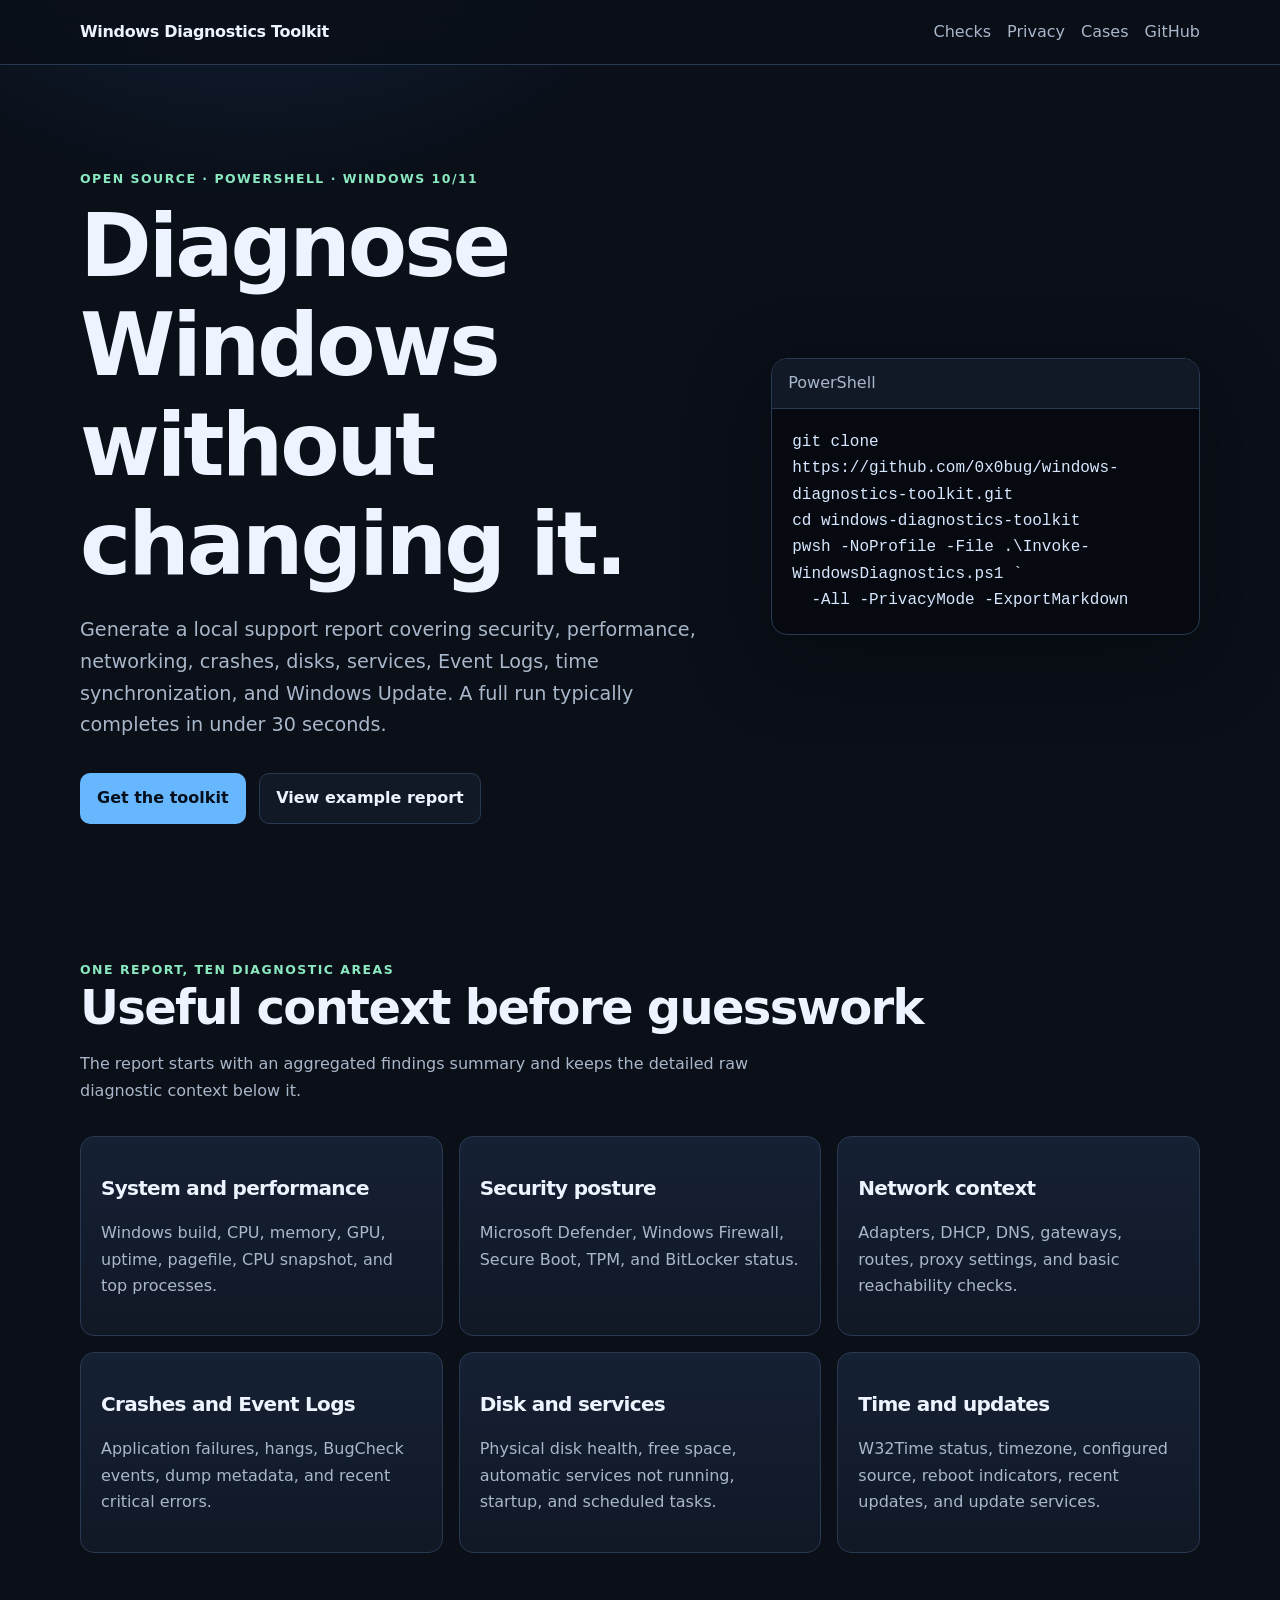
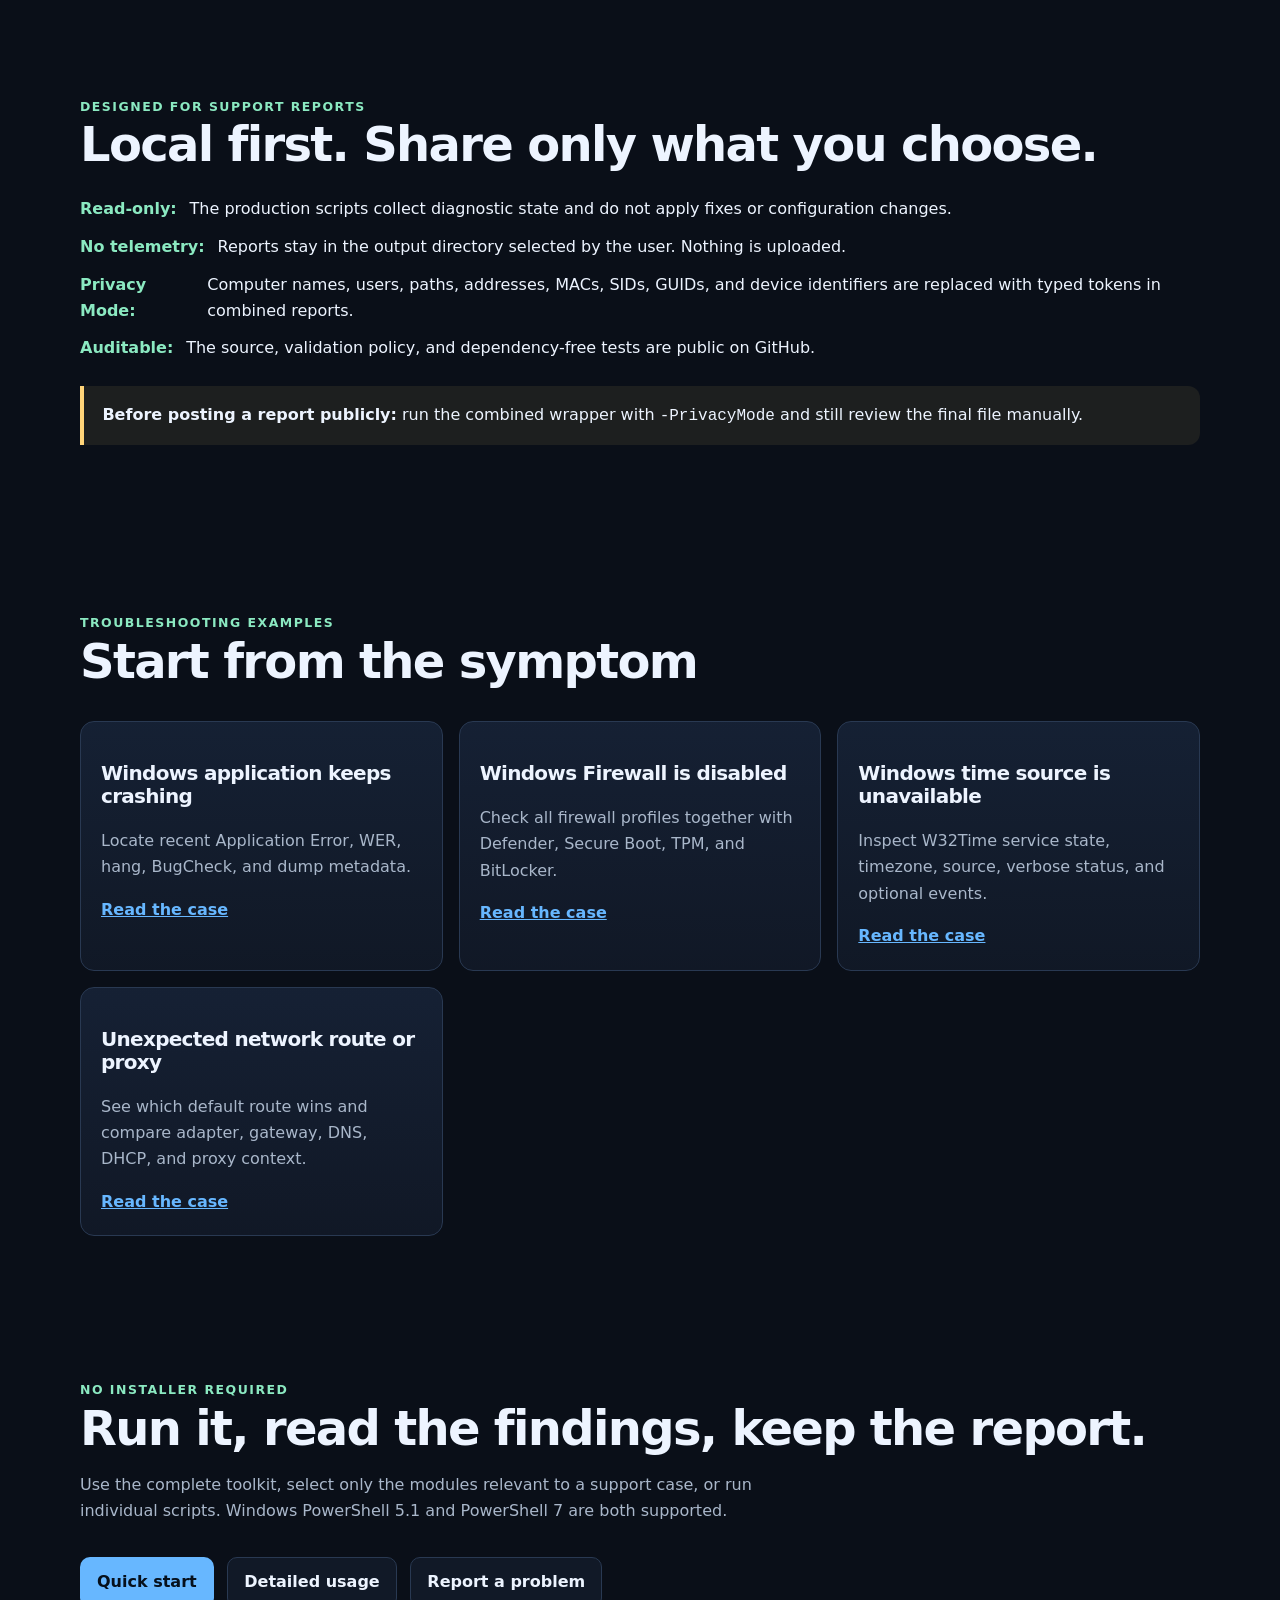
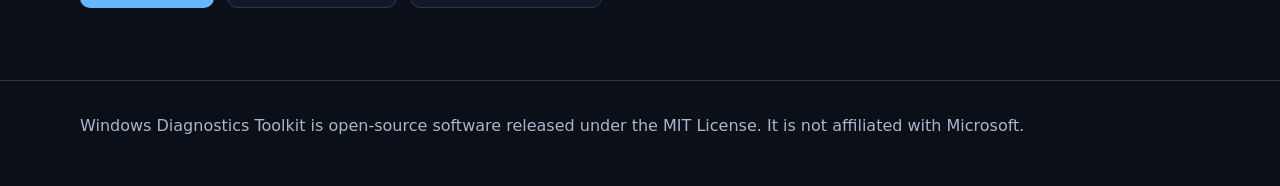
==== site/index.html @ f4836eb5 "docs: add project website landing page" ====
<!doctype html>
<html lang="en">
<head>
  <meta charset="utf-8">
  <meta name="viewport" content="width=device-width, initial-scale=1">
  <title>Windows Diagnostics Toolkit — read-only Windows support reports</title>
  <meta name="description" content="Generate a local Windows security, performance, network, crash, disk, service, Event Log, time-sync, and update report in under 30 seconds without changing the system.">
  <meta name="robots" content="index,follow">
  <link rel="canonical" href="https://0x0bug.github.io/windows-diagnostics-toolkit/">
  <link rel="stylesheet" href="assets/style.css">
  <meta property="og:type" content="website">
  <meta property="og:title" content="Windows Diagnostics Toolkit">
  <meta property="og:description" content="Read-only Windows diagnostics in under 30 seconds. Local reports, no telemetry, optional Privacy Mode.">
  <meta property="og:url" content="https://0x0bug.github.io/windows-diagnostics-toolkit/">
  <meta property="og:image" content="https://0x0bug.github.io/windows-diagnostics-toolkit/assets/social-preview.svg">
  <meta name="twitter:card" content="summary_large_image">
  <script type="application/ld+json">
  {
    "@context": "https://schema.org",
    "@type": "SoftwareApplication",
    "name": "Windows Diagnostics Toolkit",
    "applicationCategory": "UtilitiesApplication",
    "operatingSystem": "Windows 10, Windows 11",
    "softwareRequirements": "Windows PowerShell 5.1 or PowerShell 7",
    "isAccessibleForFree": true,
    "license": "https://opensource.org/license/mit",
    "downloadUrl": "https://github.com/0x0bug/windows-diagnostics-toolkit",
    "codeRepository": "https://github.com/0x0bug/windows-diagnostics-toolkit",
    "description": "Read-only PowerShell diagnostics that generate local Windows support reports without changing system settings."
  }
  </script>
</head>
<body>
<header>
  <nav class="wrap" aria-label="Primary navigation">
    <a class="brand" href="./">Windows Diagnostics Toolkit</a>
    <div class="nav-links">
      <a href="#checks">Checks</a>
      <a href="#privacy">Privacy</a>
      <a href="cases/">Cases</a>
      <a href="https://github.com/0x0bug/windows-diagnostics-toolkit">GitHub</a>
    </div>
  </nav>
</header>

<main>
  <section class="hero wrap">
    <div>
      <div class="eyebrow">Open source · PowerShell · Windows 10/11</div>
      <h1>Diagnose Windows without changing it.</h1>
      <p class="lead">Generate a local support report covering security, performance, networking, crashes, disks, services, Event Logs, time synchronization, and Windows Update. A full run typically completes in under 30 seconds.</p>
      <div class="actions">
        <a class="button primary" href="https://github.com/0x0bug/windows-diagnostics-toolkit">Get the toolkit</a>
        <a class="button" href="https://github.com/0x0bug/windows-diagnostics-toolkit/blob/main/docs/report-example.md">View example report</a>
      </div>
    </div>
    <div class="terminal" aria-label="PowerShell quick start">
      <div class="terminal-bar">PowerShell</div>
      <pre><code>git clone https://github.com/0x0bug/windows-diagnostics-toolkit.git
cd windows-diagnostics-toolkit
pwsh -NoProfile -File .\Invoke-WindowsDiagnostics.ps1 `
  -All -PrivacyMode -ExportMarkdown</code></pre>
    </div>
  </section>

  <section id="checks">
    <div class="wrap">
      <div class="eyebrow">One report, ten diagnostic areas</div>
      <h2>Useful context before guesswork</h2>
      <p class="section-intro">The report starts with an aggregated findings summary and keeps the detailed raw diagnostic context below it.</p>
      <div class="grid">
        <article class="card"><h3>System and performance</h3><p>Windows build, CPU, memory, GPU, uptime, pagefile, CPU snapshot, and top processes.</p></article>
        <article class="card"><h3>Security posture</h3><p>Microsoft Defender, Windows Firewall, Secure Boot, TPM, and BitLocker status.</p></article>
        <article class="card"><h3>Network context</h3><p>Adapters, DHCP, DNS, gateways, routes, proxy settings, and basic reachability checks.</p></article>
        <article class="card"><h3>Crashes and Event Logs</h3><p>Application failures, hangs, BugCheck events, dump metadata, and recent critical errors.</p></article>
        <article class="card"><h3>Disk and services</h3><p>Physical disk health, free space, automatic services not running, startup, and scheduled tasks.</p></article>
        <article class="card"><h3>Time and updates</h3><p>W32Time status, timezone, configured source, reboot indicators, recent updates, and update services.</p></article>
      </div>
    </div>
  </section>

  <section id="privacy">
    <div class="wrap">
      <div class="eyebrow">Designed for support reports</div>
      <h2>Local first. Share only what you choose.</h2>
      <ul class="status-list">
        <li><strong>Read-only:</strong><span>The production scripts collect diagnostic state and do not apply fixes or configuration changes.</span></li>
        <li><strong>No telemetry:</strong><span>Reports stay in the output directory selected by the user. Nothing is uploaded.</span></li>
        <li><strong>Privacy Mode:</strong><span>Computer names, users, paths, addresses, MACs, SIDs, GUIDs, and device identifiers are replaced with typed tokens in combined reports.</span></li>
        <li><strong>Auditable:</strong><span>The source, validation policy, and dependency-free tests are public on GitHub.</span></li>
      </ul>
      <div class="callout"><strong>Before posting a report publicly:</strong> run the combined wrapper with <code>-PrivacyMode</code> and still review the final file manually.</div>
    </div>
  </section>

  <section>
    <div class="wrap">
      <div class="eyebrow">Troubleshooting examples</div>
      <h2>Start from the symptom</h2>
      <div class="grid">
        <article class="card"><h3>Windows application keeps crashing</h3><p>Locate recent Application Error, WER, hang, BugCheck, and dump metadata.</p><a href="cases/windows-application-crashes.html">Read the case</a></article>
        <article class="card"><h3>Windows Firewall is disabled</h3><p>Check all firewall profiles together with Defender, Secure Boot, TPM, and BitLocker.</p><a href="cases/windows-firewall-disabled.html">Read the case</a></article>
        <article class="card"><h3>Windows time source is unavailable</h3><p>Inspect W32Time service state, timezone, source, verbose status, and optional events.</p><a href="cases/windows-time-service-stopped.html">Read the case</a></article>
        <article class="card"><h3>Unexpected network route or proxy</h3><p>See which default route wins and compare adapter, gateway, DNS, DHCP, and proxy context.</p><a href="cases/windows-network-routes.html">Read the case</a></article>
      </div>
    </div>
  </section>

  <section>
    <div class="wrap">
      <div class="eyebrow">No installer required</div>
      <h2>Run it, read the findings, keep the report.</h2>
      <p class="section-intro">Use the complete toolkit, select only the modules relevant to a support case, or run individual scripts. Windows PowerShell 5.1 and PowerShell 7 are both supported.</p>
      <div class="actions">
        <a class="button primary" href="https://github.com/0x0bug/windows-diagnostics-toolkit#quick-start">Quick start</a>
        <a class="button" href="https://github.com/0x0bug/windows-diagnostics-toolkit/blob/main/docs/usage.md">Detailed usage</a>
        <a class="button" href="https://github.com/0x0bug/windows-diagnostics-toolkit/issues/new/choose">Report a problem</a>
      </div>
    </div>
  </section>
</main>

<footer>
  <div class="wrap">Windows Diagnostics Toolkit is open-source software released under the MIT License. It is not affiliated with Microsoft.</div>
</footer>
</body>
</html>
---- site/assets/style.css ----
:root {
  color-scheme: dark;
  --bg: #0a0f18;
  --surface: #111927;
  --surface-2: #162236;
  --text: #edf4ff;
  --muted: #a9b7ca;
  --line: #293952;
  --accent: #67b7ff;
  --accent-2: #8be9c1;
  --warn: #ffd479;
  --danger: #ff8797;
  --max: 1120px;
}

* { box-sizing: border-box; }

html { scroll-behavior: smooth; }

body {
  margin: 0;
  background: radial-gradient(circle at 20% -10%, #193154 0, transparent 34rem), var(--bg);
  color: var(--text);
  font: 16px/1.65 system-ui, -apple-system, BlinkMacSystemFont, "Segoe UI", sans-serif;
}

a { color: var(--accent); }
a:hover { color: #a6d7ff; }

.wrap {
  width: min(calc(100% - 2rem), var(--max));
  margin-inline: auto;
}

header {
  border-bottom: 1px solid var(--line);
  background: rgba(10, 15, 24, 0.86);
  backdrop-filter: blur(12px);
  position: sticky;
  top: 0;
  z-index: 10;
}

nav {
  min-height: 64px;
  display: flex;
  align-items: center;
  justify-content: space-between;
  gap: 1rem;
}

.brand {
  color: var(--text);
  font-weight: 750;
  text-decoration: none;
  letter-spacing: -0.02em;
}

.nav-links { display: flex; gap: 1rem; flex-wrap: wrap; }
.nav-links a { color: var(--muted); text-decoration: none; }
.nav-links a:hover { color: var(--text); }

.hero {
  padding: 6.5rem 0 4rem;
  display: grid;
  grid-template-columns: 1.2fr 0.8fr;
  gap: 3rem;
  align-items: center;
}

.eyebrow {
  color: var(--accent-2);
  font-weight: 700;
  text-transform: uppercase;
  letter-spacing: 0.12em;
  font-size: 0.78rem;
}

h1, h2, h3 { line-height: 1.15; letter-spacing: -0.035em; }
h1 { font-size: clamp(2.7rem, 7vw, 5.4rem); margin: 0.45rem 0 1.25rem; }
h2 { font-size: clamp(2rem, 4vw, 3rem); margin: 0 0 1rem; }
h3 { font-size: 1.25rem; }

.lead { color: var(--muted); font-size: 1.2rem; max-width: 68ch; }

.actions { display: flex; flex-wrap: wrap; gap: 0.85rem; margin-top: 2rem; }
.button {
  display: inline-flex;
  align-items: center;
  justify-content: center;
  min-height: 46px;
  padding: 0.7rem 1rem;
  border-radius: 10px;
  border: 1px solid var(--line);
  color: var(--text);
  background: var(--surface);
  text-decoration: none;
  font-weight: 700;
}
.button.primary { background: var(--accent); color: #06101c; border-color: transparent; }
.button:hover { transform: translateY(-1px); }

.terminal {
  background: #060a10;
  border: 1px solid var(--line);
  border-radius: 16px;
  overflow: hidden;
  box-shadow: 0 24px 80px rgba(0, 0, 0, 0.35);
}
.terminal-bar { padding: 0.7rem 1rem; color: var(--muted); background: var(--surface); border-bottom: 1px solid var(--line); }
pre { margin: 0; padding: 1.25rem; overflow-x: auto; white-space: pre-wrap; color: #d7e7ff; }
code { font-family: "Cascadia Code", "SFMono-Regular", Consolas, monospace; }

section { padding: 4.5rem 0; }
.section-intro { color: var(--muted); max-width: 72ch; }

.grid { display: grid; grid-template-columns: repeat(3, minmax(0, 1fr)); gap: 1rem; margin-top: 2rem; }
.card {
  border: 1px solid var(--line);
  background: linear-gradient(180deg, rgba(22, 34, 54, 0.92), rgba(17, 25, 39, 0.92));
  border-radius: 14px;
  padding: 1.25rem;
}
.card p { color: var(--muted); }
.card a { font-weight: 700; }

.status-list { display: grid; gap: 0.7rem; margin: 1.5rem 0 0; padding: 0; list-style: none; }
.status-list li { display: flex; gap: 0.8rem; align-items: flex-start; }
.status-list strong { color: var(--accent-2); }

.callout {
  border-left: 4px solid var(--warn);
  background: rgba(255, 212, 121, 0.08);
  padding: 1rem 1.15rem;
  border-radius: 0 12px 12px 0;
  margin: 1.5rem 0;
}

.kicker { font-size: 0.9rem; color: var(--muted); }

footer { border-top: 1px solid var(--line); color: var(--muted); padding: 2rem 0 3rem; }

@media (max-width: 820px) {
  .hero { grid-template-columns: 1fr; padding-top: 4rem; }
  .grid { grid-template-columns: 1fr; }
  nav { align-items: flex-start; padding: 0.9rem 0; }
  .nav-links { justify-content: flex-end; }
}
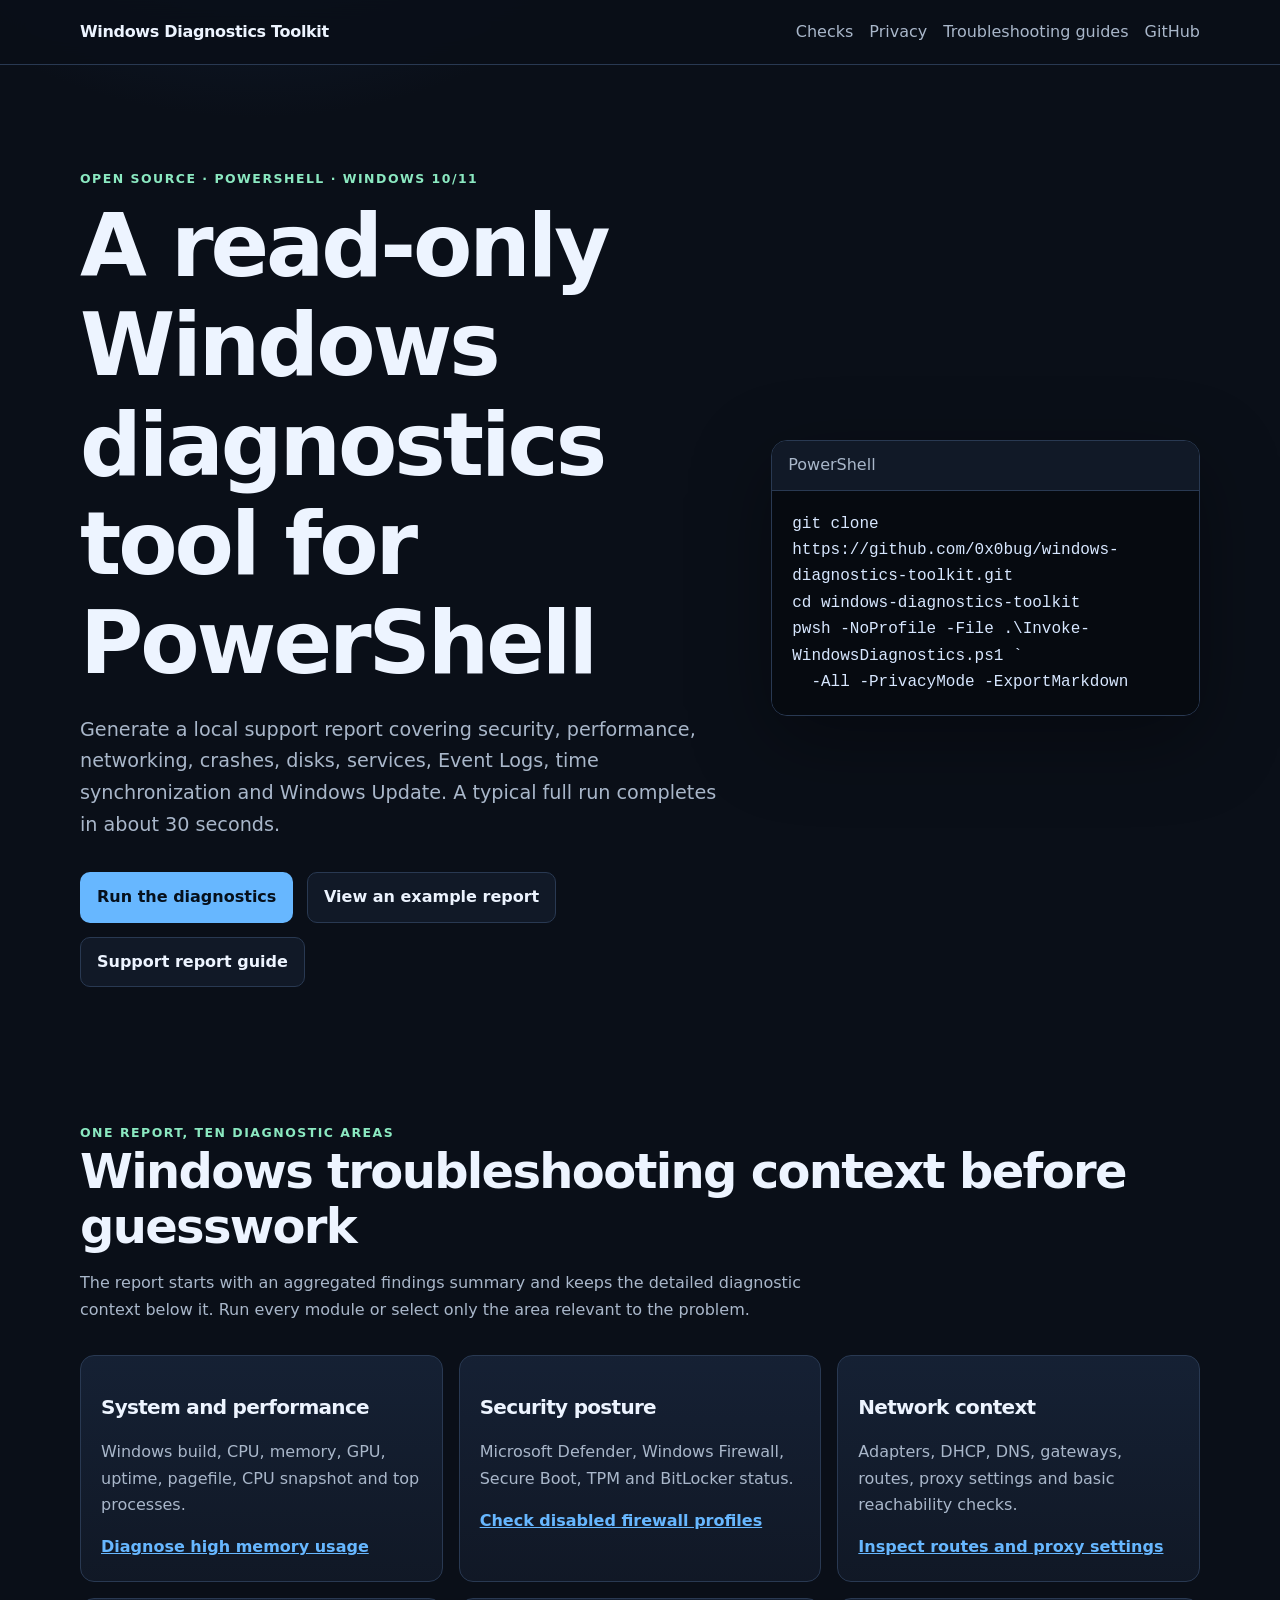
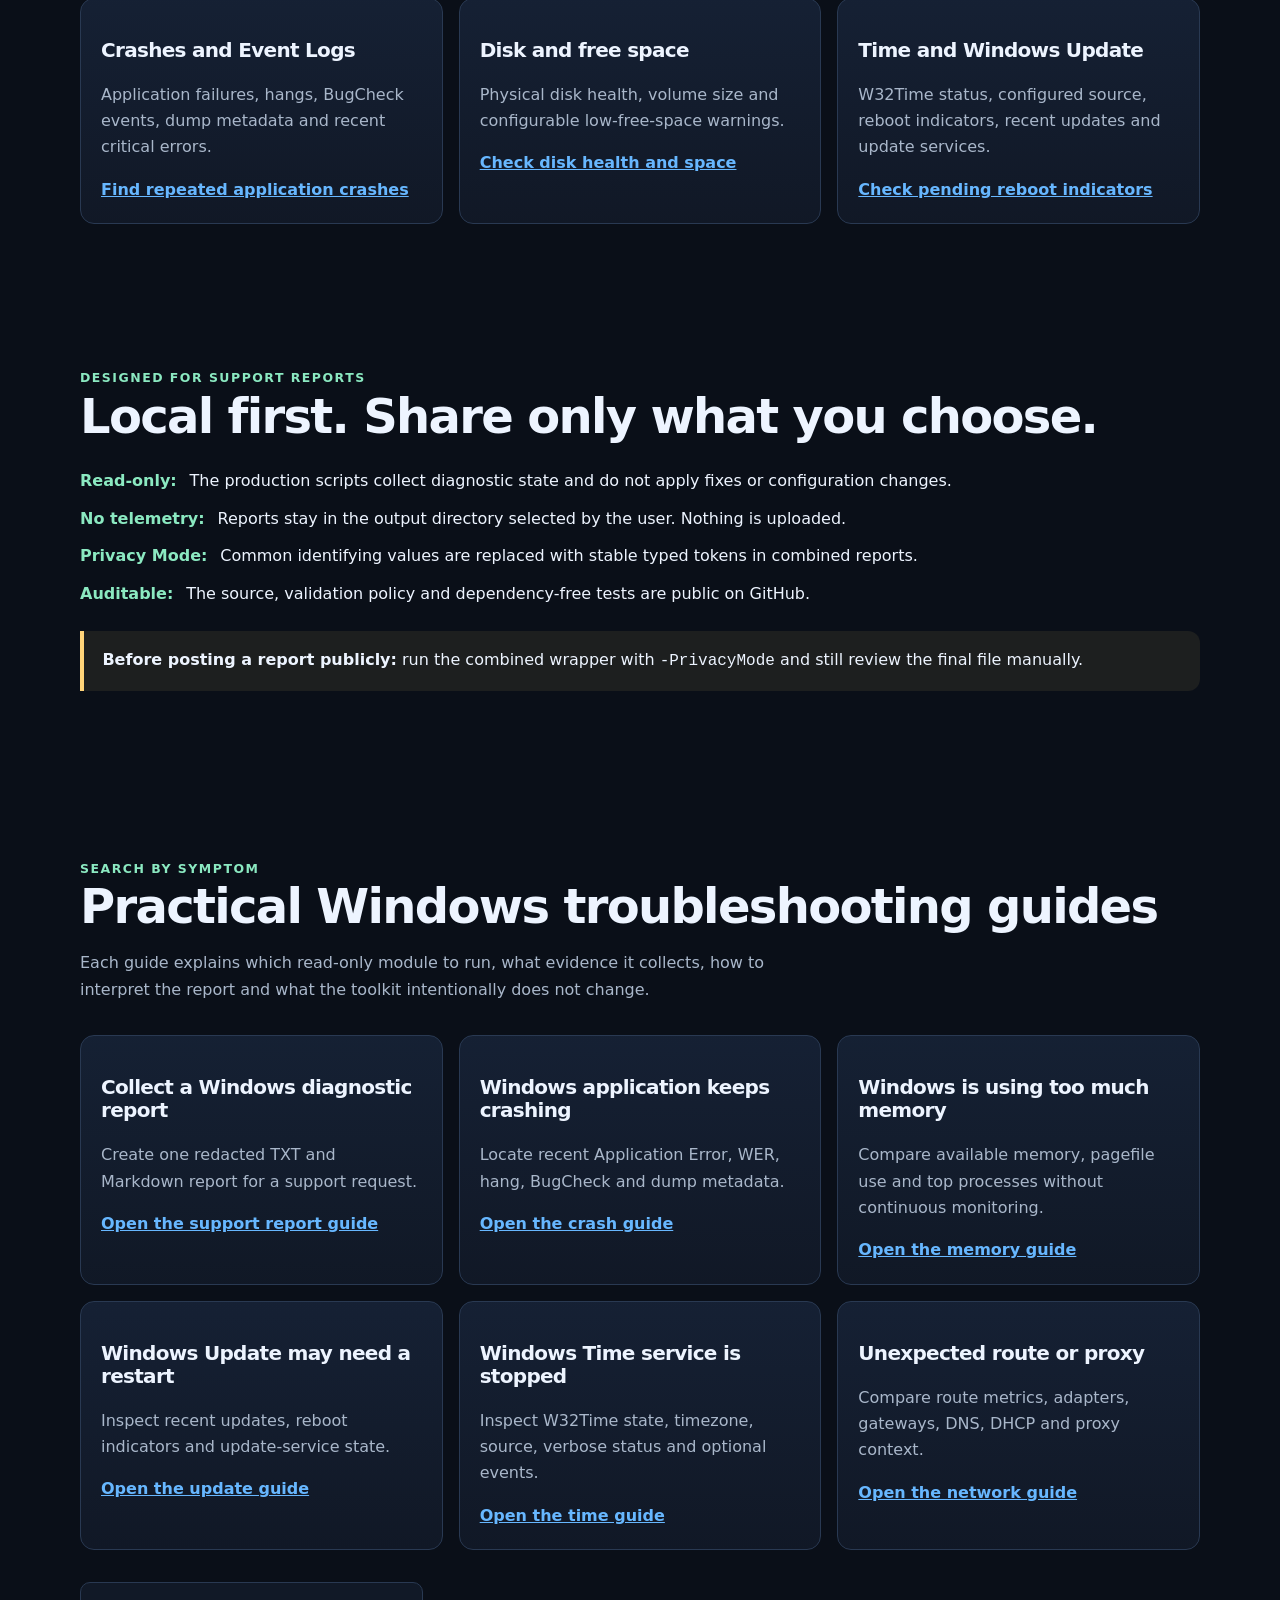
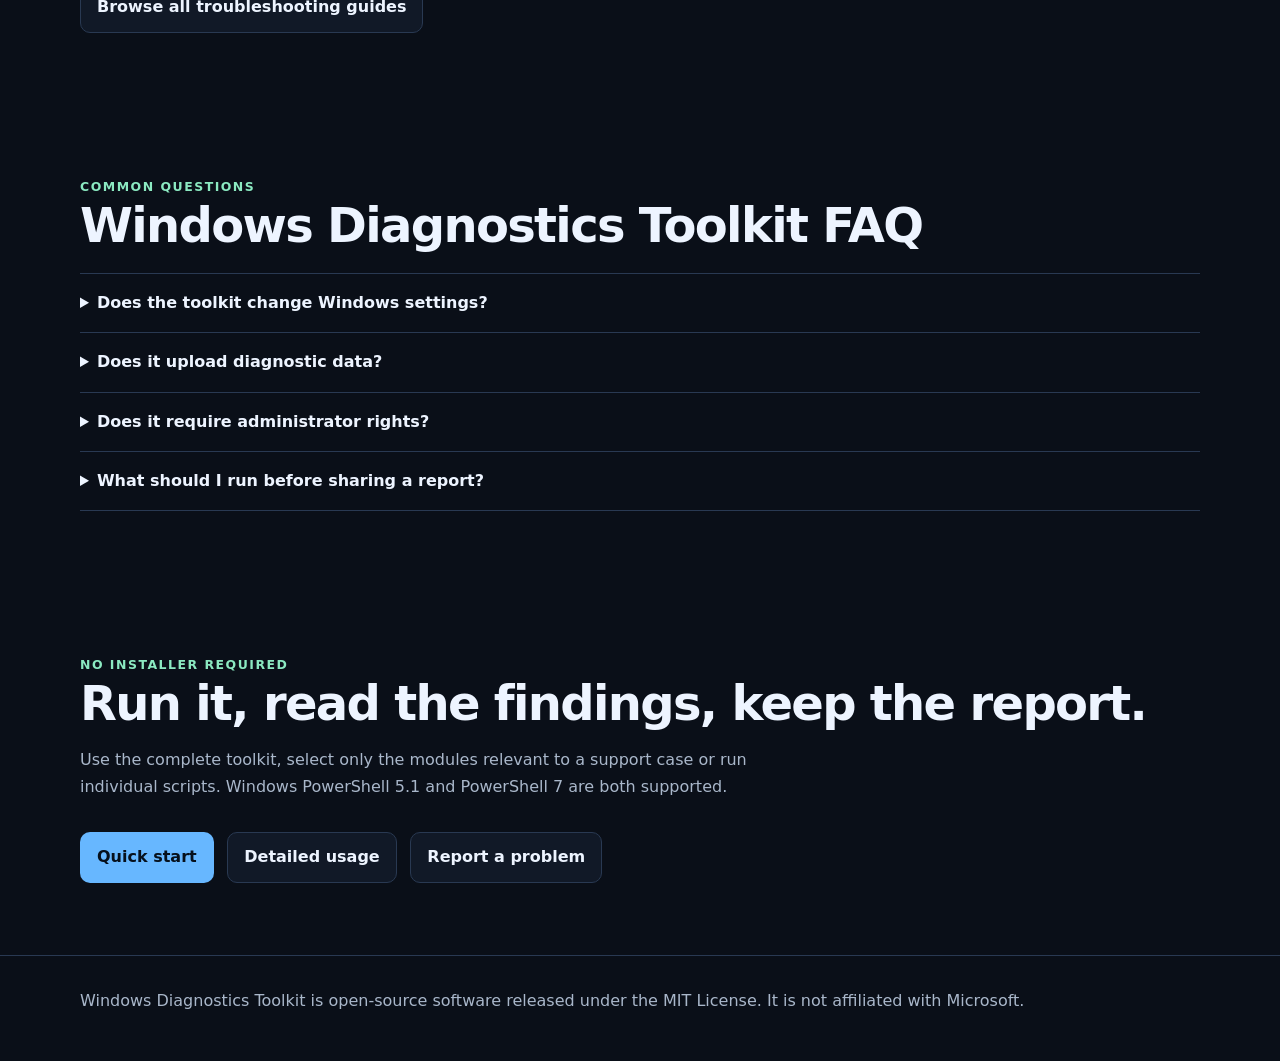
==== commit c40d145c: "docs: strengthen homepage search metadata and internal links" ====
--- a/site/index.html
+++ b/site/index.html
@@ -3,55 +3,144 @@
 <head>
   <meta charset="utf-8">
   <meta name="viewport" content="width=device-width, initial-scale=1">
-  <title>Windows Diagnostics Toolkit — read-only Windows support reports</title>
-  <meta name="description" content="Generate a local Windows security, performance, network, crash, disk, service, Event Log, time-sync, and update report in under 30 seconds without changing the system.">
-  <meta name="robots" content="index,follow">
+  <title>Windows Diagnostics Tool for PowerShell | WDT</title>
+  <meta name="description" content="Generate a local Windows 10/11 diagnostic report for security, crashes, performance, network, disks, services and updates without changing the system.">
+  <meta name="robots" content="index,follow,max-image-preview:large,max-snippet:-1,max-video-preview:-1">
+  <meta name="theme-color" content="#0a0f18">
   <link rel="canonical" href="https://0x0bug.github.io/windows-diagnostics-toolkit/">
   <link rel="stylesheet" href="assets/style.css">
+
   <meta property="og:type" content="website">
-  <meta property="og:title" content="Windows Diagnostics Toolkit">
-  <meta property="og:description" content="Read-only Windows diagnostics in under 30 seconds. Local reports, no telemetry, optional Privacy Mode.">
+  <meta property="og:site_name" content="Windows Diagnostics Toolkit">
+  <meta property="og:locale" content="en_US">
+  <meta property="og:title" content="Windows Diagnostics Tool for PowerShell">
+  <meta property="og:description" content="Read-only Windows 10/11 diagnostics with local reports, no telemetry and optional Privacy Mode.">
   <meta property="og:url" content="https://0x0bug.github.io/windows-diagnostics-toolkit/">
   <meta property="og:image" content="https://0x0bug.github.io/windows-diagnostics-toolkit/assets/social-preview.svg">
+  <meta property="og:image:alt" content="Windows Diagnostics Toolkit — read-only PowerShell diagnostics">
+
   <meta name="twitter:card" content="summary_large_image">
+  <meta name="twitter:title" content="Windows Diagnostics Tool for PowerShell">
+  <meta name="twitter:description" content="Generate a local Windows support report without changing system settings or uploading data.">
+  <meta name="twitter:image" content="https://0x0bug.github.io/windows-diagnostics-toolkit/assets/social-preview.svg">
+  <meta name="twitter:image:alt" content="Windows Diagnostics Toolkit — read-only PowerShell diagnostics">
+
   <script type="application/ld+json">
   {
     "@context": "https://schema.org",
-    "@type": "SoftwareApplication",
-    "name": "Windows Diagnostics Toolkit",
-    "applicationCategory": "UtilitiesApplication",
-    "operatingSystem": "Windows 10, Windows 11",
-    "softwareRequirements": "Windows PowerShell 5.1 or PowerShell 7",
-    "isAccessibleForFree": true,
-    "license": "https://opensource.org/license/mit",
-    "downloadUrl": "https://github.com/0x0bug/windows-diagnostics-toolkit",
-    "codeRepository": "https://github.com/0x0bug/windows-diagnostics-toolkit",
-    "description": "Read-only PowerShell diagnostics that generate local Windows support reports without changing system settings."
+    "@graph": [
+      {
+        "@type": "WebSite",
+        "@id": "https://0x0bug.github.io/windows-diagnostics-toolkit/#website",
+        "url": "https://0x0bug.github.io/windows-diagnostics-toolkit/",
+        "name": "Windows Diagnostics Toolkit",
+        "description": "Open-source read-only Windows diagnostics and troubleshooting guides.",
+        "inLanguage": "en"
+      },
+      {
+        "@type": "SoftwareApplication",
+        "@id": "https://0x0bug.github.io/windows-diagnostics-toolkit/#software",
+        "url": "https://0x0bug.github.io/windows-diagnostics-toolkit/",
+        "name": "Windows Diagnostics Toolkit",
+        "applicationCategory": "UtilitiesApplication",
+        "applicationSubCategory": "Windows system diagnostics",
+        "operatingSystem": ["Windows 10", "Windows 11"],
+        "softwareRequirements": "Windows PowerShell 5.1 or PowerShell 7",
+        "isAccessibleForFree": true,
+        "offers": {
+          "@type": "Offer",
+          "price": "0",
+          "priceCurrency": "USD"
+        },
+        "license": "https://opensource.org/license/mit",
+        "downloadUrl": "https://github.com/0x0bug/windows-diagnostics-toolkit/releases",
+        "codeRepository": "https://github.com/0x0bug/windows-diagnostics-toolkit",
+        "author": {
+          "@type": "Person",
+          "name": "0x0bug",
+          "url": "https://github.com/0x0bug"
+        },
+        "image": "https://0x0bug.github.io/windows-diagnostics-toolkit/assets/social-preview.svg",
+        "featureList": [
+          "Read-only Windows diagnostics",
+          "Local TXT and Markdown reports",
+          "Security posture checks",
+          "Performance and memory snapshot",
+          "Network, DNS, route and proxy context",
+          "Crash, hang and Event Log diagnostics",
+          "Privacy Mode for shared reports"
+        ],
+        "description": "A dependency-free PowerShell toolkit that generates local Windows 10 and Windows 11 support reports without changing system settings.",
+        "mainEntityOfPage": {
+          "@id": "https://0x0bug.github.io/windows-diagnostics-toolkit/#website"
+        }
+      },
+      {
+        "@type": "FAQPage",
+        "@id": "https://0x0bug.github.io/windows-diagnostics-toolkit/#faq",
+        "mainEntity": [
+          {
+            "@type": "Question",
+            "name": "Does Windows Diagnostics Toolkit change Windows settings?",
+            "acceptedAnswer": {
+              "@type": "Answer",
+              "text": "No. The production diagnostics are designed to collect and report state without applying fixes, changing services, editing the registry or reconfiguring the network."
+            }
+          },
+          {
+            "@type": "Question",
+            "name": "Does the toolkit upload diagnostic data?",
+            "acceptedAnswer": {
+              "@type": "Answer",
+              "text": "No. Reports are written to a local folder selected by the user. The toolkit has no telemetry or automatic upload feature."
+            }
+          },
+          {
+            "@type": "Question",
+            "name": "Do I need administrator rights?",
+            "acceptedAnswer": {
+              "@type": "Answer",
+              "text": "Most checks can run without elevation, although Windows may expose less detail for some security, storage and event sources."
+            }
+          },
+          {
+            "@type": "Question",
+            "name": "Can I share the generated report?",
+            "acceptedAnswer": {
+              "@type": "Answer",
+              "text": "Use the combined runner with Privacy Mode, then review the report manually before posting it publicly."
+            }
+          }
+        ]
+      }
+    ]
   }
   </script>
 </head>
 <body>
+<a class="skip-link" href="#main-content">Skip to content</a>
 <header>
   <nav class="wrap" aria-label="Primary navigation">
     <a class="brand" href="./">Windows Diagnostics Toolkit</a>
     <div class="nav-links">
       <a href="#checks">Checks</a>
       <a href="#privacy">Privacy</a>
-      <a href="cases/">Cases</a>
+      <a href="cases/">Troubleshooting guides</a>
       <a href="https://github.com/0x0bug/windows-diagnostics-toolkit">GitHub</a>
     </div>
   </nav>
 </header>
 
-<main>
+<main id="main-content">
   <section class="hero wrap">
     <div>
       <div class="eyebrow">Open source · PowerShell · Windows 10/11</div>
-      <h1>Diagnose Windows without changing it.</h1>
-      <p class="lead">Generate a local support report covering security, performance, networking, crashes, disks, services, Event Logs, time synchronization, and Windows Update. A full run typically completes in under 30 seconds.</p>
+      <h1>A read-only Windows diagnostics tool for PowerShell</h1>
+      <p class="lead">Generate a local support report covering security, performance, networking, crashes, disks, services, Event Logs, time synchronization and Windows Update. A typical full run completes in about 30 seconds.</p>
       <div class="actions">
-        <a class="button primary" href="https://github.com/0x0bug/windows-diagnostics-toolkit">Get the toolkit</a>
-        <a class="button" href="https://github.com/0x0bug/windows-diagnostics-toolkit/blob/main/docs/report-example.md">View example report</a>
+        <a class="button primary" href="https://github.com/0x0bug/windows-diagnostics-toolkit#quick-start">Run the diagnostics</a>
+        <a class="button" href="https://github.com/0x0bug/windows-diagnostics-toolkit/blob/main/docs/report-example.md">View an example report</a>
+        <a class="button" href="cases/windows-diagnostic-report-for-tech-support.html">Support report guide</a>
       </div>
     </div>
     <div class="terminal" aria-label="PowerShell quick start">
@@ -66,15 +155,15 @@
   <section id="checks">
     <div class="wrap">
       <div class="eyebrow">One report, ten diagnostic areas</div>
-      <h2>Useful context before guesswork</h2>
-      <p class="section-intro">The report starts with an aggregated findings summary and keeps the detailed raw diagnostic context below it.</p>
+      <h2>Windows troubleshooting context before guesswork</h2>
+      <p class="section-intro">The report starts with an aggregated findings summary and keeps the detailed diagnostic context below it. Run every module or select only the area relevant to the problem.</p>
       <div class="grid">
-        <article class="card"><h3>System and performance</h3><p>Windows build, CPU, memory, GPU, uptime, pagefile, CPU snapshot, and top processes.</p></article>
-        <article class="card"><h3>Security posture</h3><p>Microsoft Defender, Windows Firewall, Secure Boot, TPM, and BitLocker status.</p></article>
-        <article class="card"><h3>Network context</h3><p>Adapters, DHCP, DNS, gateways, routes, proxy settings, and basic reachability checks.</p></article>
-        <article class="card"><h3>Crashes and Event Logs</h3><p>Application failures, hangs, BugCheck events, dump metadata, and recent critical errors.</p></article>
-        <article class="card"><h3>Disk and services</h3><p>Physical disk health, free space, automatic services not running, startup, and scheduled tasks.</p></article>
-        <article class="card"><h3>Time and updates</h3><p>W32Time status, timezone, configured source, reboot indicators, recent updates, and update services.</p></article>
+        <article class="card"><h3>System and performance</h3><p>Windows build, CPU, memory, GPU, uptime, pagefile, CPU snapshot and top processes.</p><a href="cases/windows-high-memory-usage.html">Diagnose high memory usage</a></article>
+        <article class="card"><h3>Security posture</h3><p>Microsoft Defender, Windows Firewall, Secure Boot, TPM and BitLocker status.</p><a href="cases/windows-firewall-disabled.html">Check disabled firewall profiles</a></article>
+        <article class="card"><h3>Network context</h3><p>Adapters, DHCP, DNS, gateways, routes, proxy settings and basic reachability checks.</p><a href="cases/windows-network-routes.html">Inspect routes and proxy settings</a></article>
+        <article class="card"><h3>Crashes and Event Logs</h3><p>Application failures, hangs, BugCheck events, dump metadata and recent critical errors.</p><a href="cases/windows-application-crashes.html">Find repeated application crashes</a></article>
+        <article class="card"><h3>Disk and free space</h3><p>Physical disk health, volume size and configurable low-free-space warnings.</p><a href="cases/windows-disk-health-low-space.html">Check disk health and space</a></article>
+        <article class="card"><h3>Time and Windows Update</h3><p>W32Time status, configured source, reboot indicators, recent updates and update services.</p><a href="cases/windows-update-pending-reboot.html">Check pending reboot indicators</a></article>
       </div>
     </div>
   </section>
@@ -86,8 +175,8 @@
       <ul class="status-list">
         <li><strong>Read-only:</strong><span>The production scripts collect diagnostic state and do not apply fixes or configuration changes.</span></li>
         <li><strong>No telemetry:</strong><span>Reports stay in the output directory selected by the user. Nothing is uploaded.</span></li>
-        <li><strong>Privacy Mode:</strong><span>Computer names, users, paths, addresses, MACs, SIDs, GUIDs, and device identifiers are replaced with typed tokens in combined reports.</span></li>
-        <li><strong>Auditable:</strong><span>The source, validation policy, and dependency-free tests are public on GitHub.</span></li>
+        <li><strong>Privacy Mode:</strong><span>Common identifying values are replaced with stable typed tokens in combined reports.</span></li>
+        <li><strong>Auditable:</strong><span>The source, validation policy and dependency-free tests are public on GitHub.</span></li>
       </ul>
       <div class="callout"><strong>Before posting a report publicly:</strong> run the combined wrapper with <code>-PrivacyMode</code> and still review the final file manually.</div>
     </div>
@@ -95,13 +184,30 @@
 
   <section>
     <div class="wrap">
-      <div class="eyebrow">Troubleshooting examples</div>
-      <h2>Start from the symptom</h2>
+      <div class="eyebrow">Search by symptom</div>
+      <h2>Practical Windows troubleshooting guides</h2>
+      <p class="section-intro">Each guide explains which read-only module to run, what evidence it collects, how to interpret the report and what the toolkit intentionally does not change.</p>
       <div class="grid">
-        <article class="card"><h3>Windows application keeps crashing</h3><p>Locate recent Application Error, WER, hang, BugCheck, and dump metadata.</p><a href="cases/windows-application-crashes.html">Read the case</a></article>
-        <article class="card"><h3>Windows Firewall is disabled</h3><p>Check all firewall profiles together with Defender, Secure Boot, TPM, and BitLocker.</p><a href="cases/windows-firewall-disabled.html">Read the case</a></article>
-        <article class="card"><h3>Windows time source is unavailable</h3><p>Inspect W32Time service state, timezone, source, verbose status, and optional events.</p><a href="cases/windows-time-service-stopped.html">Read the case</a></article>
-        <article class="card"><h3>Unexpected network route or proxy</h3><p>See which default route wins and compare adapter, gateway, DNS, DHCP, and proxy context.</p><a href="cases/windows-network-routes.html">Read the case</a></article>
+        <article class="card"><h3>Collect a Windows diagnostic report</h3><p>Create one redacted TXT and Markdown report for a support request.</p><a href="cases/windows-diagnostic-report-for-tech-support.html">Open the support report guide</a></article>
+        <article class="card"><h3>Windows application keeps crashing</h3><p>Locate recent Application Error, WER, hang, BugCheck and dump metadata.</p><a href="cases/windows-application-crashes.html">Open the crash guide</a></article>
+        <article class="card"><h3>Windows is using too much memory</h3><p>Compare available memory, pagefile use and top processes without continuous monitoring.</p><a href="cases/windows-high-memory-usage.html">Open the memory guide</a></article>
+        <article class="card"><h3>Windows Update may need a restart</h3><p>Inspect recent updates, reboot indicators and update-service state.</p><a href="cases/windows-update-pending-reboot.html">Open the update guide</a></article>
+        <article class="card"><h3>Windows Time service is stopped</h3><p>Inspect W32Time state, timezone, source, verbose status and optional events.</p><a href="cases/windows-time-service-stopped.html">Open the time guide</a></article>
+        <article class="card"><h3>Unexpected route or proxy</h3><p>Compare route metrics, adapters, gateways, DNS, DHCP and proxy context.</p><a href="cases/windows-network-routes.html">Open the network guide</a></article>
+      </div>
+      <div class="actions"><a class="button" href="cases/">Browse all troubleshooting guides</a></div>
+    </div>
+  </section>
+
+  <section>
+    <div class="wrap">
+      <div class="eyebrow">Common questions</div>
+      <h2>Windows Diagnostics Toolkit FAQ</h2>
+      <div class="faq">
+        <details><summary>Does the toolkit change Windows settings?</summary><p>No. The production scripts are designed to collect and report state without applying automatic fixes, changing services, editing the registry or reconfiguring the network.</p></details>
+        <details><summary>Does it upload diagnostic data?</summary><p>No. Reports remain local. The project has no telemetry, remote collection or automatic upload feature.</p></details>
+        <details><summary>Does it require administrator rights?</summary><p>Most checks work without elevation. Some Windows sources may return less detail when the current user does not have permission to read them.</p></details>
+        <details><summary>What should I run before sharing a report?</summary><p>Use <code>-All -PrivacyMode -ExportMarkdown</code>, then inspect the final file and remove any remaining information you do not want to publish.</p></details>
       </div>
     </div>
   </section>
@@ -110,7 +216,7 @@
     <div class="wrap">
       <div class="eyebrow">No installer required</div>
       <h2>Run it, read the findings, keep the report.</h2>
-      <p class="section-intro">Use the complete toolkit, select only the modules relevant to a support case, or run individual scripts. Windows PowerShell 5.1 and PowerShell 7 are both supported.</p>
+      <p class="section-intro">Use the complete toolkit, select only the modules relevant to a support case or run individual scripts. Windows PowerShell 5.1 and PowerShell 7 are both supported.</p>
       <div class="actions">
         <a class="button primary" href="https://github.com/0x0bug/windows-diagnostics-toolkit#quick-start">Quick start</a>
         <a class="button" href="https://github.com/0x0bug/windows-diagnostics-toolkit/blob/main/docs/usage.md">Detailed usage</a>
--- a/site/assets/style.css
+++ b/site/assets/style.css
@@ -11,6 +11,7 @@
   --warn: #ffd479;
   --danger: #ff8797;
   --max: 1120px;
+  --article: 820px;
 }
 
 * { box-sizing: border-box; }
@@ -26,6 +27,19 @@
 
 a { color: var(--accent); }
 a:hover { color: #a6d7ff; }
+a:focus-visible { outline: 3px solid var(--accent-2); outline-offset: 3px; border-radius: 4px; }
+
+.skip-link {
+  position: absolute;
+  left: -9999px;
+  top: 0;
+  z-index: 100;
+  background: var(--accent);
+  color: #06101c;
+  padding: 0.75rem 1rem;
+  font-weight: 750;
+}
+.skip-link:focus { left: 1rem; top: 1rem; }
 
 .wrap {
   width: min(calc(100% - 2rem), var(--max));
@@ -108,7 +122,8 @@
   box-shadow: 0 24px 80px rgba(0, 0, 0, 0.35);
 }
 .terminal-bar { padding: 0.7rem 1rem; color: var(--muted); background: var(--surface); border-bottom: 1px solid var(--line); }
-pre { margin: 0; padding: 1.25rem; overflow-x: auto; white-space: pre-wrap; color: #d7e7ff; }
+pre { margin: 1.25rem 0; padding: 1.25rem; overflow-x: auto; white-space: pre-wrap; color: #d7e7ff; background: #060a10; border: 1px solid var(--line); border-radius: 12px; }
+.terminal pre { margin: 0; border: 0; border-radius: 0; }
 code { font-family: "Cascadia Code", "SFMono-Regular", Consolas, monospace; }
 
 section { padding: 4.5rem 0; }
@@ -136,13 +151,73 @@
   margin: 1.5rem 0;
 }
 
+.breadcrumb {
+  display: flex;
+  flex-wrap: wrap;
+  gap: 0.45rem;
+  margin: 2rem 0 0;
+  color: var(--muted);
+  font-size: 0.95rem;
+}
+.breadcrumb a { color: var(--muted); }
+
+.article {
+  width: min(calc(100% - 2rem), var(--article));
+  margin-inline: auto;
+  padding: 3rem 0 5rem;
+}
+.article h1 { font-size: clamp(2.5rem, 6vw, 4.4rem); }
+.article h2 { margin-top: 3rem; font-size: clamp(1.7rem, 4vw, 2.35rem); }
+.article h3 { margin-top: 2rem; }
+.article p, .article li { max-width: 75ch; }
+.article ul, .article ol { padding-left: 1.35rem; }
+.article li + li { margin-top: 0.45rem; }
+.article-meta { color: var(--muted); font-size: 0.95rem; }
+.article-grid { display: grid; grid-template-columns: repeat(2, minmax(0, 1fr)); gap: 1rem; margin: 2rem 0; }
+.article-grid .card { height: 100%; }
+
+.toc {
+  border: 1px solid var(--line);
+  background: rgba(17, 25, 39, 0.78);
+  border-radius: 14px;
+  padding: 1.1rem 1.25rem;
+  margin: 2rem 0;
+}
+.toc strong { display: block; margin-bottom: 0.45rem; }
+.toc ul { margin: 0; }
+
+.checklist { padding-left: 0; list-style: none; }
+.checklist li { position: relative; padding-left: 1.65rem; }
+.checklist li::before { content: "✓"; position: absolute; left: 0; color: var(--accent-2); font-weight: 800; }
+
+.related-links {
+  display: grid;
+  grid-template-columns: repeat(2, minmax(0, 1fr));
+  gap: 0.8rem;
+  margin-top: 1.25rem;
+}
+.related-links a {
+  display: block;
+  border: 1px solid var(--line);
+  background: var(--surface);
+  border-radius: 12px;
+  padding: 0.9rem 1rem;
+  text-decoration: none;
+  font-weight: 700;
+}
+
+.faq { border-top: 1px solid var(--line); margin-top: 1.25rem; }
+.faq details { border-bottom: 1px solid var(--line); padding: 1rem 0; }
+.faq summary { cursor: pointer; font-weight: 750; }
+.faq p { color: var(--muted); }
+
 .kicker { font-size: 0.9rem; color: var(--muted); }
 
 footer { border-top: 1px solid var(--line); color: var(--muted); padding: 2rem 0 3rem; }
 
 @media (max-width: 820px) {
   .hero { grid-template-columns: 1fr; padding-top: 4rem; }
-  .grid { grid-template-columns: 1fr; }
+  .grid, .article-grid, .related-links { grid-template-columns: 1fr; }
   nav { align-items: flex-start; padding: 0.9rem 0; }
   .nav-links { justify-content: flex-end; }
 }
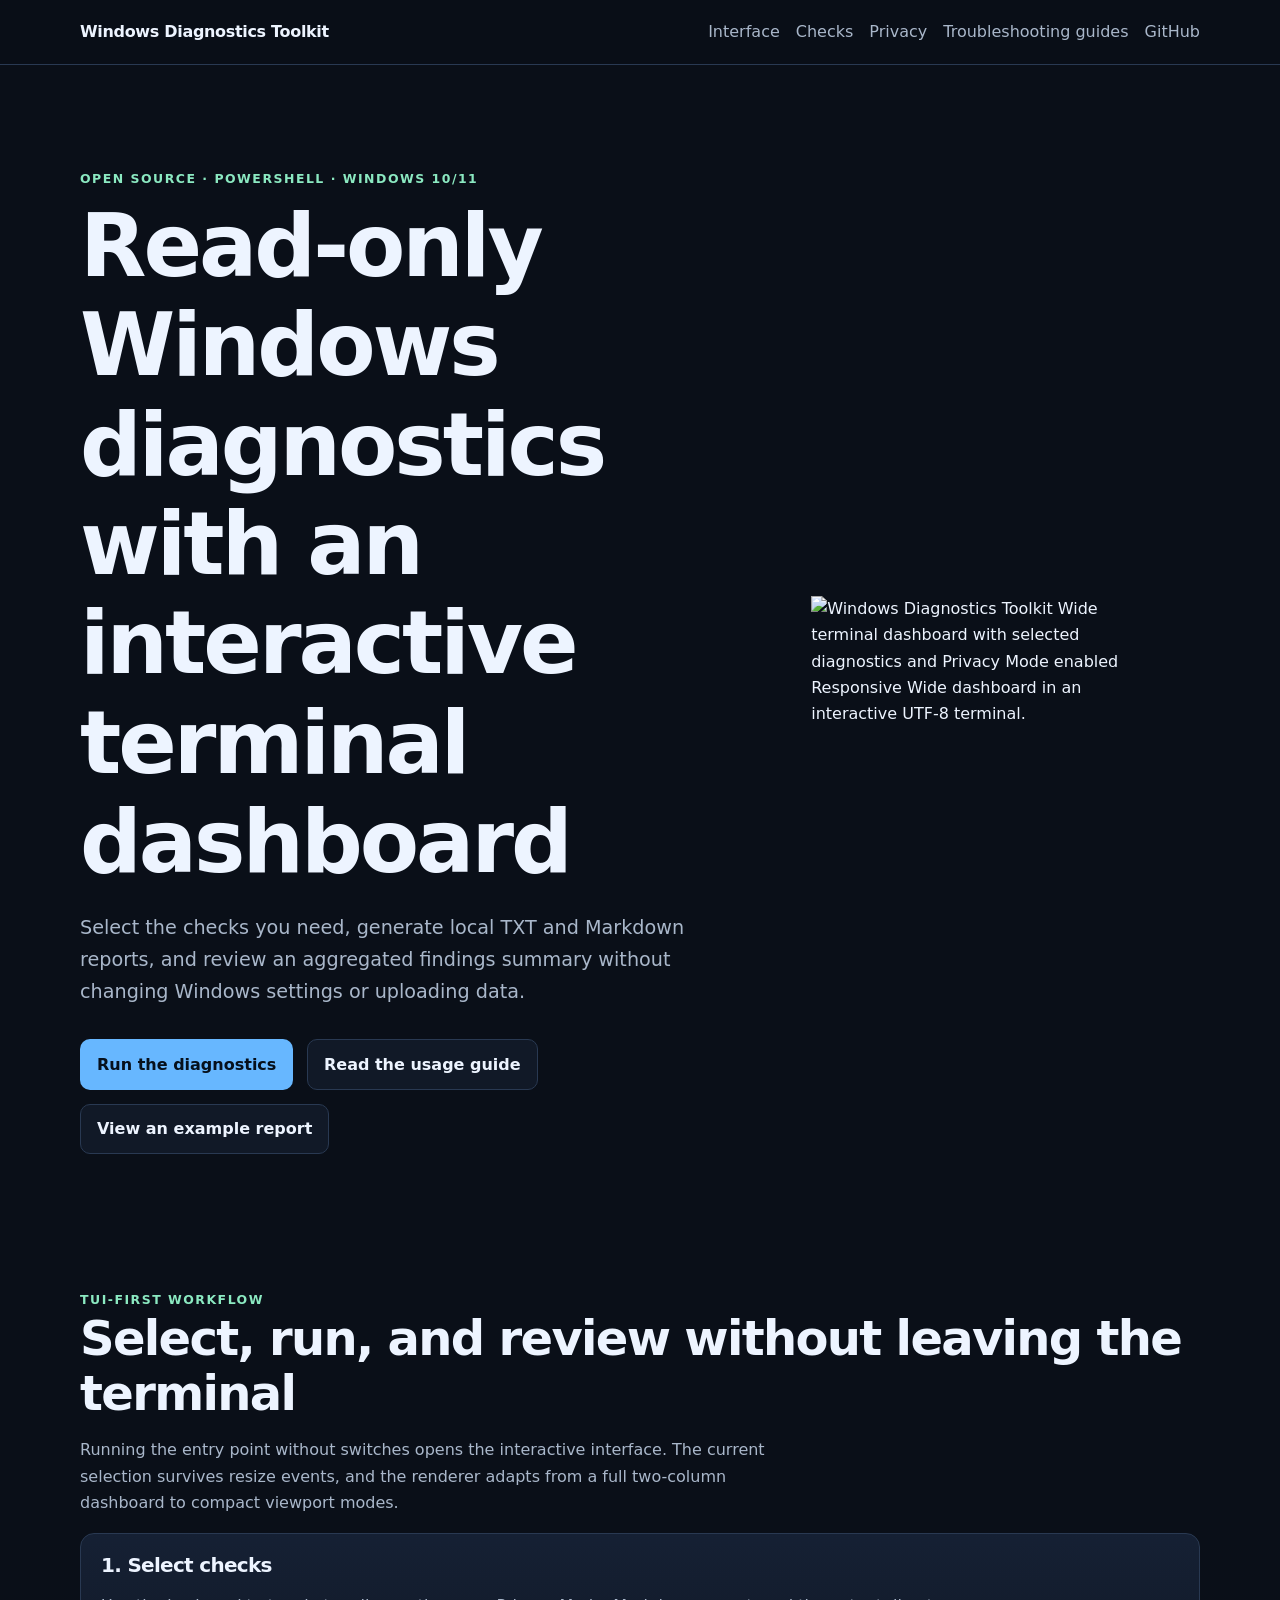
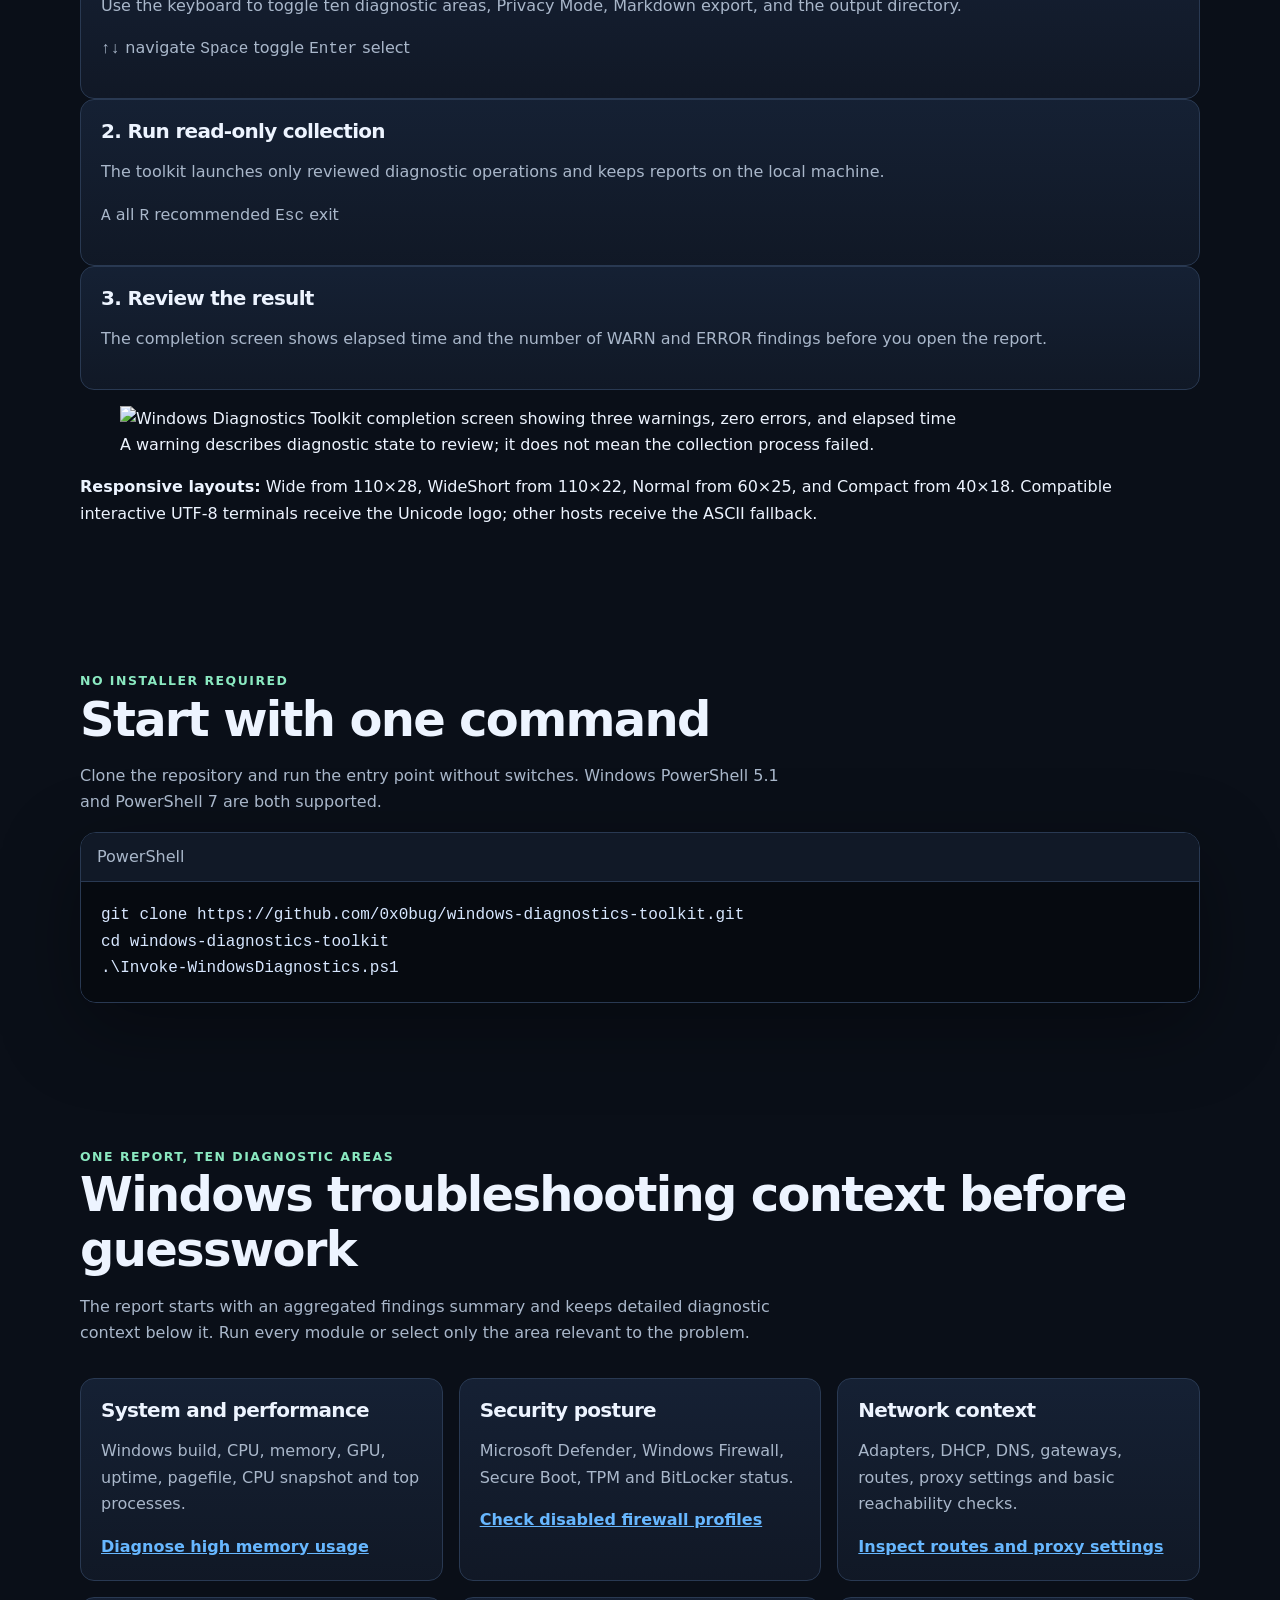
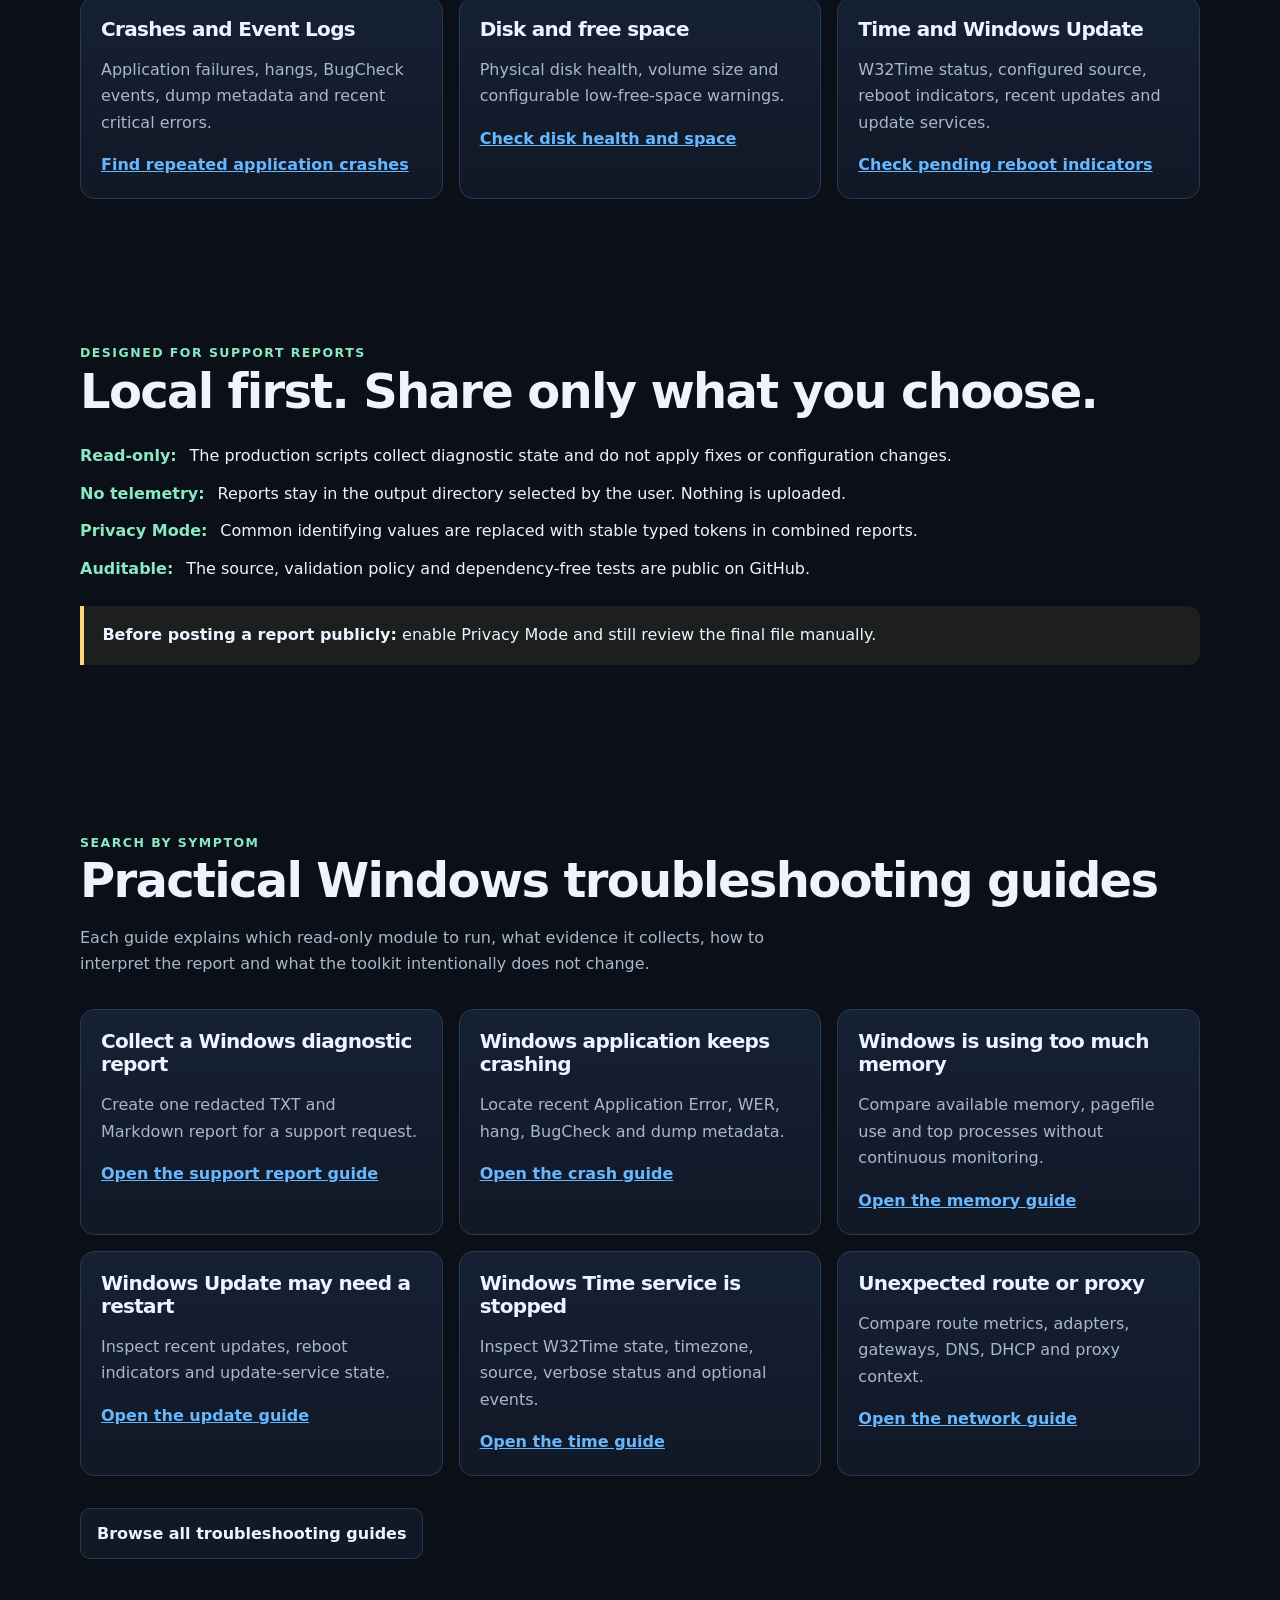
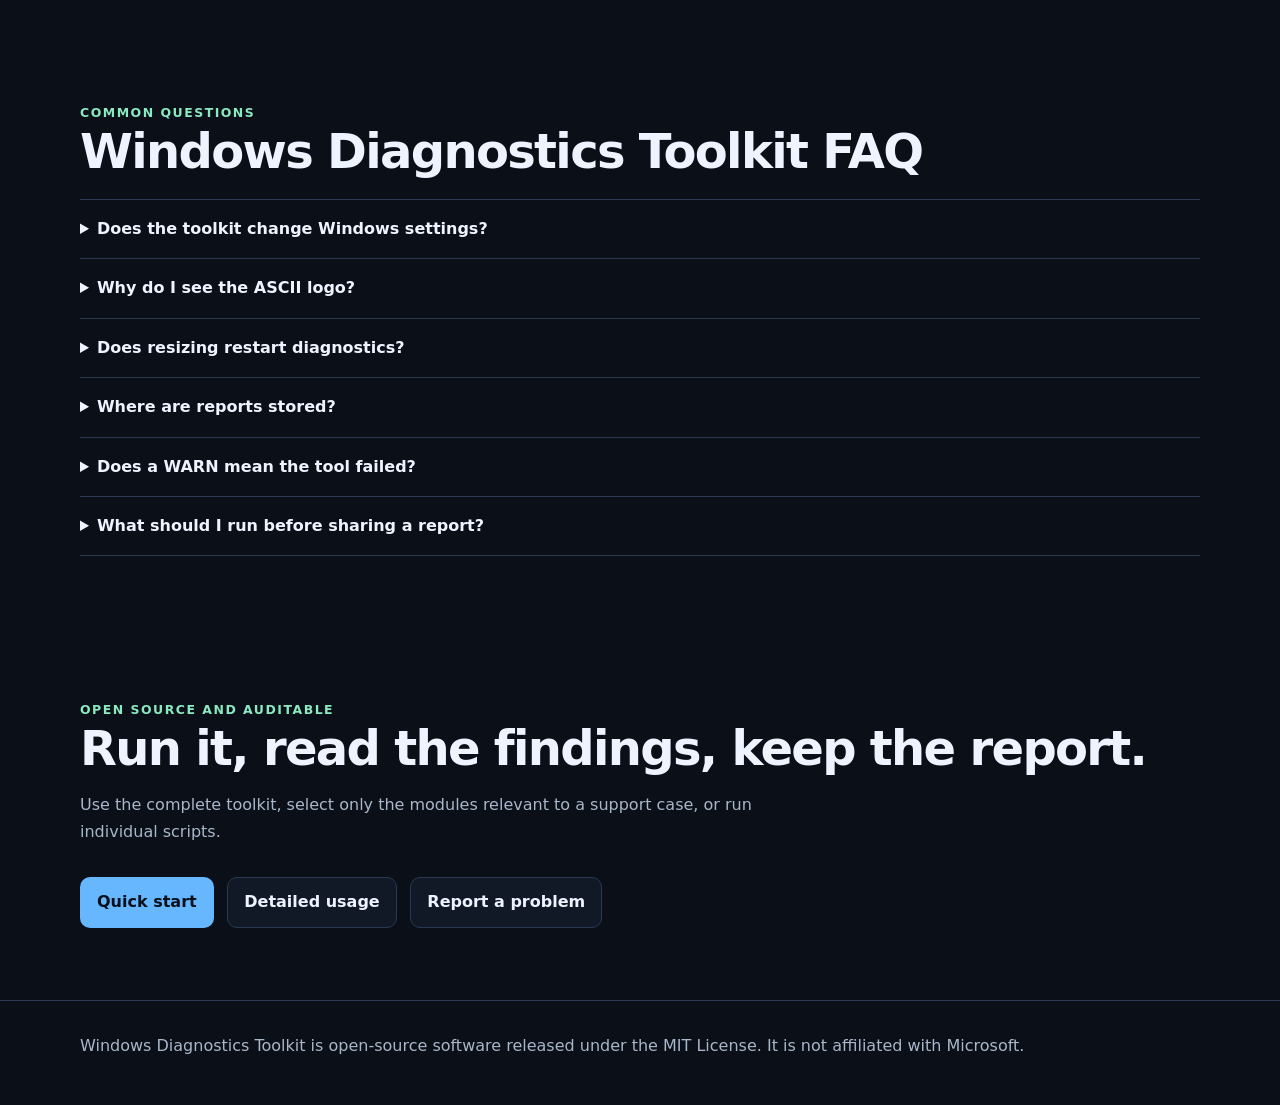
==== commit 48e2c5df: "site: showcase interactive TUI" ====
--- a/site/index.html
+++ b/site/index.html
@@ -4,7 +4,7 @@
   <meta charset="utf-8">
   <meta name="viewport" content="width=device-width, initial-scale=1">
   <title>Windows Diagnostics Tool for PowerShell | WDT</title>
-  <meta name="description" content="Generate a local Windows 10/11 diagnostic report for security, crashes, performance, network, disks, services and updates without changing the system.">
+  <meta name="description" content="Run a responsive read-only Windows diagnostics TUI and generate local support reports for security, performance, network, crashes, disks, services and updates.">
   <meta name="robots" content="index,follow,max-image-preview:large,max-snippet:-1,max-video-preview:-1">
   <meta name="theme-color" content="#0a0f18">
   <link rel="canonical" href="https://0x0bug.github.io/windows-diagnostics-toolkit/">
@@ -14,14 +14,14 @@
   <meta property="og:site_name" content="Windows Diagnostics Toolkit">
   <meta property="og:locale" content="en_US">
   <meta property="og:title" content="Windows Diagnostics Tool for PowerShell">
-  <meta property="og:description" content="Read-only Windows 10/11 diagnostics with local reports, no telemetry and optional Privacy Mode.">
+  <meta property="og:description" content="Responsive read-only Windows diagnostics with local reports, no telemetry and optional Privacy Mode.">
   <meta property="og:url" content="https://0x0bug.github.io/windows-diagnostics-toolkit/">
   <meta property="og:image" content="https://0x0bug.github.io/windows-diagnostics-toolkit/assets/social-preview.svg">
   <meta property="og:image:alt" content="Windows Diagnostics Toolkit — read-only PowerShell diagnostics">
 
   <meta name="twitter:card" content="summary_large_image">
   <meta name="twitter:title" content="Windows Diagnostics Tool for PowerShell">
-  <meta name="twitter:description" content="Generate a local Windows support report without changing system settings or uploading data.">
+  <meta name="twitter:description" content="Select read-only checks in a responsive TUI and generate a local Windows support report.">
   <meta name="twitter:image" content="https://0x0bug.github.io/windows-diagnostics-toolkit/assets/social-preview.svg">
   <meta name="twitter:image:alt" content="Windows Diagnostics Toolkit — read-only PowerShell diagnostics">
 
@@ -62,15 +62,18 @@
         },
         "image": "https://0x0bug.github.io/windows-diagnostics-toolkit/assets/social-preview.svg",
         "featureList": [
+          "Responsive interactive terminal interface",
+          "Automatic Unicode and ASCII terminal compatibility",
           "Read-only Windows diagnostics",
           "Local TXT and Markdown reports",
+          "Aggregated OK, WARN and ERROR findings summary",
           "Security posture checks",
           "Performance and memory snapshot",
           "Network, DNS, route and proxy context",
           "Crash, hang and Event Log diagnostics",
           "Privacy Mode for shared reports"
         ],
-        "description": "A dependency-free PowerShell toolkit that generates local Windows 10 and Windows 11 support reports without changing system settings.",
+        "description": "A dependency-free PowerShell toolkit with a responsive interactive TUI that generates local Windows 10 and Windows 11 support reports without changing system settings.",
         "mainEntityOfPage": {
           "@id": "https://0x0bug.github.io/windows-diagnostics-toolkit/#website"
         }
@@ -84,23 +87,23 @@
             "name": "Does Windows Diagnostics Toolkit change Windows settings?",
             "acceptedAnswer": {
               "@type": "Answer",
-              "text": "No. The production diagnostics are designed to collect and report state without applying fixes, changing services, editing the registry or reconfiguring the network."
+              "text": "No. The production diagnostics collect and report state without applying fixes, changing services, editing the registry or reconfiguring the network."
             }
           },
           {
             "@type": "Question",
+            "name": "Why does the TUI show an ASCII logo?",
+            "acceptedAnswer": {
+              "@type": "Answer",
+              "text": "The automatic mode uses Unicode only for compatible interactive UTF-8 output. OEM encodings, redirected output and unsupported hosts receive a printable ASCII fallback."
+            }
+          },
+          {
+            "@type": "Question",
             "name": "Does the toolkit upload diagnostic data?",
             "acceptedAnswer": {
               "@type": "Answer",
               "text": "No. Reports are written to a local folder selected by the user. The toolkit has no telemetry or automatic upload feature."
-            }
-          },
-          {
-            "@type": "Question",
-            "name": "Do I need administrator rights?",
-            "acceptedAnswer": {
-              "@type": "Answer",
-              "text": "Most checks can run without elevation, although Windows may expose less detail for some security, storage and event sources."
             }
           },
           {
@@ -123,6 +126,7 @@
   <nav class="wrap" aria-label="Primary navigation">
     <a class="brand" href="./">Windows Diagnostics Toolkit</a>
     <div class="nav-links">
+      <a href="#interface">Interface</a>
       <a href="#checks">Checks</a>
       <a href="#privacy">Privacy</a>
       <a href="cases/">Troubleshooting guides</a>
@@ -135,20 +139,64 @@
   <section class="hero wrap">
     <div>
       <div class="eyebrow">Open source · PowerShell · Windows 10/11</div>
-      <h1>A read-only Windows diagnostics tool for PowerShell</h1>
-      <p class="lead">Generate a local support report covering security, performance, networking, crashes, disks, services, Event Logs, time synchronization and Windows Update. A typical full run completes in about 30 seconds.</p>
+      <h1>Read-only Windows diagnostics with an interactive terminal dashboard</h1>
+      <p class="lead">Select the checks you need, generate local TXT and Markdown reports, and review an aggregated findings summary without changing Windows settings or uploading data.</p>
       <div class="actions">
         <a class="button primary" href="https://github.com/0x0bug/windows-diagnostics-toolkit#quick-start">Run the diagnostics</a>
+        <a class="button" href="https://github.com/0x0bug/windows-diagnostics-toolkit/blob/main/docs/usage.md">Read the usage guide</a>
         <a class="button" href="https://github.com/0x0bug/windows-diagnostics-toolkit/blob/main/docs/report-example.md">View an example report</a>
-        <a class="button" href="cases/windows-diagnostic-report-for-tech-support.html">Support report guide</a>
-      </div>
-    </div>
-    <div class="terminal" aria-label="PowerShell quick start">
-      <div class="terminal-bar">PowerShell</div>
-      <pre><code>git clone https://github.com/0x0bug/windows-diagnostics-toolkit.git
+      </div>
+    </div>
+    <figure class="product-shot hero-shot">
+      <img src="assets/tui-wide-unicode.png" alt="Windows Diagnostics Toolkit Wide terminal dashboard with selected diagnostics and Privacy Mode enabled" width="1085" height="494">
+      <figcaption>Responsive Wide dashboard in an interactive UTF-8 terminal.</figcaption>
+    </figure>
+  </section>
+
+  <section id="interface">
+    <div class="wrap">
+      <div class="eyebrow">TUI-first workflow</div>
+      <h2>Select, run, and review without leaving the terminal</h2>
+      <p class="section-intro">Running the entry point without switches opens the interactive interface. The current selection survives resize events, and the renderer adapts from a full two-column dashboard to compact viewport modes.</p>
+      <div class="showcase-grid">
+        <article class="card">
+          <h3>1. Select checks</h3>
+          <p>Use the keyboard to toggle ten diagnostic areas, Privacy Mode, Markdown export, and the output directory.</p>
+          <p class="key-line"><kbd>↑</kbd><kbd>↓</kbd> navigate <kbd>Space</kbd> toggle <kbd>Enter</kbd> select</p>
+        </article>
+        <article class="card">
+          <h3>2. Run read-only collection</h3>
+          <p>The toolkit launches only reviewed diagnostic operations and keeps reports on the local machine.</p>
+          <p class="key-line"><kbd>A</kbd> all <kbd>R</kbd> recommended <kbd>Esc</kbd> exit</p>
+        </article>
+        <article class="card">
+          <h3>3. Review the result</h3>
+          <p>The completion screen shows elapsed time and the number of WARN and ERROR findings before you open the report.</p>
+        </article>
+      </div>
+      <figure class="product-shot result-shot">
+        <img src="assets/tui-result.png" alt="Windows Diagnostics Toolkit completion screen showing three warnings, zero errors, and elapsed time" width="1085" height="162">
+        <figcaption>A warning describes diagnostic state to review; it does not mean the collection process failed.</figcaption>
+      </figure>
+      <div class="layout-note">
+        <strong>Responsive layouts:</strong> Wide from 110×28, WideShort from 110×22, Normal from 60×25, and Compact from 40×18. Compatible interactive UTF-8 terminals receive the Unicode logo; other hosts receive the ASCII fallback.
+      </div>
+    </div>
+  </section>
+
+  <section class="quick-start">
+    <div class="wrap split">
+      <div>
+        <div class="eyebrow">No installer required</div>
+        <h2>Start with one command</h2>
+        <p class="section-intro">Clone the repository and run the entry point without switches. Windows PowerShell 5.1 and PowerShell 7 are both supported.</p>
+      </div>
+      <div class="terminal" aria-label="PowerShell interactive quick start">
+        <div class="terminal-bar">PowerShell</div>
+        <pre><code>git clone https://github.com/0x0bug/windows-diagnostics-toolkit.git
 cd windows-diagnostics-toolkit
-pwsh -NoProfile -File .\Invoke-WindowsDiagnostics.ps1 `
-  -All -PrivacyMode -ExportMarkdown</code></pre>
+.\Invoke-WindowsDiagnostics.ps1</code></pre>
+      </div>
     </div>
   </section>
 
@@ -156,7 +204,7 @@
     <div class="wrap">
       <div class="eyebrow">One report, ten diagnostic areas</div>
       <h2>Windows troubleshooting context before guesswork</h2>
-      <p class="section-intro">The report starts with an aggregated findings summary and keeps the detailed diagnostic context below it. Run every module or select only the area relevant to the problem.</p>
+      <p class="section-intro">The report starts with an aggregated findings summary and keeps detailed diagnostic context below it. Run every module or select only the area relevant to the problem.</p>
       <div class="grid">
         <article class="card"><h3>System and performance</h3><p>Windows build, CPU, memory, GPU, uptime, pagefile, CPU snapshot and top processes.</p><a href="cases/windows-high-memory-usage.html">Diagnose high memory usage</a></article>
         <article class="card"><h3>Security posture</h3><p>Microsoft Defender, Windows Firewall, Secure Boot, TPM and BitLocker status.</p><a href="cases/windows-firewall-disabled.html">Check disabled firewall profiles</a></article>
@@ -178,7 +226,7 @@
         <li><strong>Privacy Mode:</strong><span>Common identifying values are replaced with stable typed tokens in combined reports.</span></li>
         <li><strong>Auditable:</strong><span>The source, validation policy and dependency-free tests are public on GitHub.</span></li>
       </ul>
-      <div class="callout"><strong>Before posting a report publicly:</strong> run the combined wrapper with <code>-PrivacyMode</code> and still review the final file manually.</div>
+      <div class="callout"><strong>Before posting a report publicly:</strong> enable Privacy Mode and still review the final file manually.</div>
     </div>
   </section>
 
@@ -204,19 +252,21 @@
       <div class="eyebrow">Common questions</div>
       <h2>Windows Diagnostics Toolkit FAQ</h2>
       <div class="faq">
-        <details><summary>Does the toolkit change Windows settings?</summary><p>No. The production scripts are designed to collect and report state without applying automatic fixes, changing services, editing the registry or reconfiguring the network.</p></details>
-        <details><summary>Does it upload diagnostic data?</summary><p>No. Reports remain local. The project has no telemetry, remote collection or automatic upload feature.</p></details>
-        <details><summary>Does it require administrator rights?</summary><p>Most checks work without elevation. Some Windows sources may return less detail when the current user does not have permission to read them.</p></details>
-        <details><summary>What should I run before sharing a report?</summary><p>Use <code>-All -PrivacyMode -ExportMarkdown</code>, then inspect the final file and remove any remaining information you do not want to publish.</p></details>
+        <details><summary>Does the toolkit change Windows settings?</summary><p>No. The production scripts collect and report state without applying automatic fixes, changing services, editing the registry or reconfiguring the network.</p></details>
+        <details><summary>Why do I see the ASCII logo?</summary><p>Automatic mode uses Unicode only for interactive UTF-8 output. OEM encodings such as cp866, redirected output and unsupported hosts receive the printable ASCII fallback.</p></details>
+        <details><summary>Does resizing restart diagnostics?</summary><p>No. Resize events redraw the current interface and preserve the current selection. A running diagnostic operation is not restarted by the layout renderer.</p></details>
+        <details><summary>Where are reports stored?</summary><p>Reports are written to the selected output directory. Nothing is uploaded automatically.</p></details>
+        <details><summary>Does a WARN mean the tool failed?</summary><p>No. WARN describes observed state that deserves review. A module execution failure is reported separately with a non-zero exit code.</p></details>
+        <details><summary>What should I run before sharing a report?</summary><p>Enable Privacy Mode and Markdown export in the TUI, or use <code>-All -PrivacyMode -ExportMarkdown</code>, then inspect the final file.</p></details>
       </div>
     </div>
   </section>
 
   <section>
     <div class="wrap">
-      <div class="eyebrow">No installer required</div>
+      <div class="eyebrow">Open source and auditable</div>
       <h2>Run it, read the findings, keep the report.</h2>
-      <p class="section-intro">Use the complete toolkit, select only the modules relevant to a support case or run individual scripts. Windows PowerShell 5.1 and PowerShell 7 are both supported.</p>
+      <p class="section-intro">Use the complete toolkit, select only the modules relevant to a support case, or run individual scripts.</p>
       <div class="actions">
         <a class="button primary" href="https://github.com/0x0bug/windows-diagnostics-toolkit#quick-start">Quick start</a>
         <a class="button" href="https://github.com/0x0bug/windows-diagnostics-toolkit/blob/main/docs/usage.md">Detailed usage</a>
--- a/site/assets/style.css
+++ b/site/assets/style.css
@@ -136,6 +136,7 @@
   border-radius: 14px;
   padding: 1.25rem;
 }
+.card h2, .card h3 { font-size: 1.25rem; margin: 0 0 0.75rem; }
 .card p { color: var(--muted); }
 .card a { font-weight: 700; }
 
@@ -166,6 +167,7 @@
   margin-inline: auto;
   padding: 3rem 0 5rem;
 }
+.article.breadcrumb { padding: 0; }
 .article h1 { font-size: clamp(2.5rem, 6vw, 4.4rem); }
 .article h2 { margin-top: 3rem; font-size: clamp(1.7rem, 4vw, 2.35rem); }
 .article h3 { margin-top: 2rem; }
@@ -175,6 +177,7 @@
 .article-meta { color: var(--muted); font-size: 0.95rem; }
 .article-grid { display: grid; grid-template-columns: repeat(2, minmax(0, 1fr)); gap: 1rem; margin: 2rem 0; }
 .article-grid .card { height: 100%; }
+.article-grid .card h3 { margin-top: 0; }
 
 .toc {
   border: 1px solid var(--line);
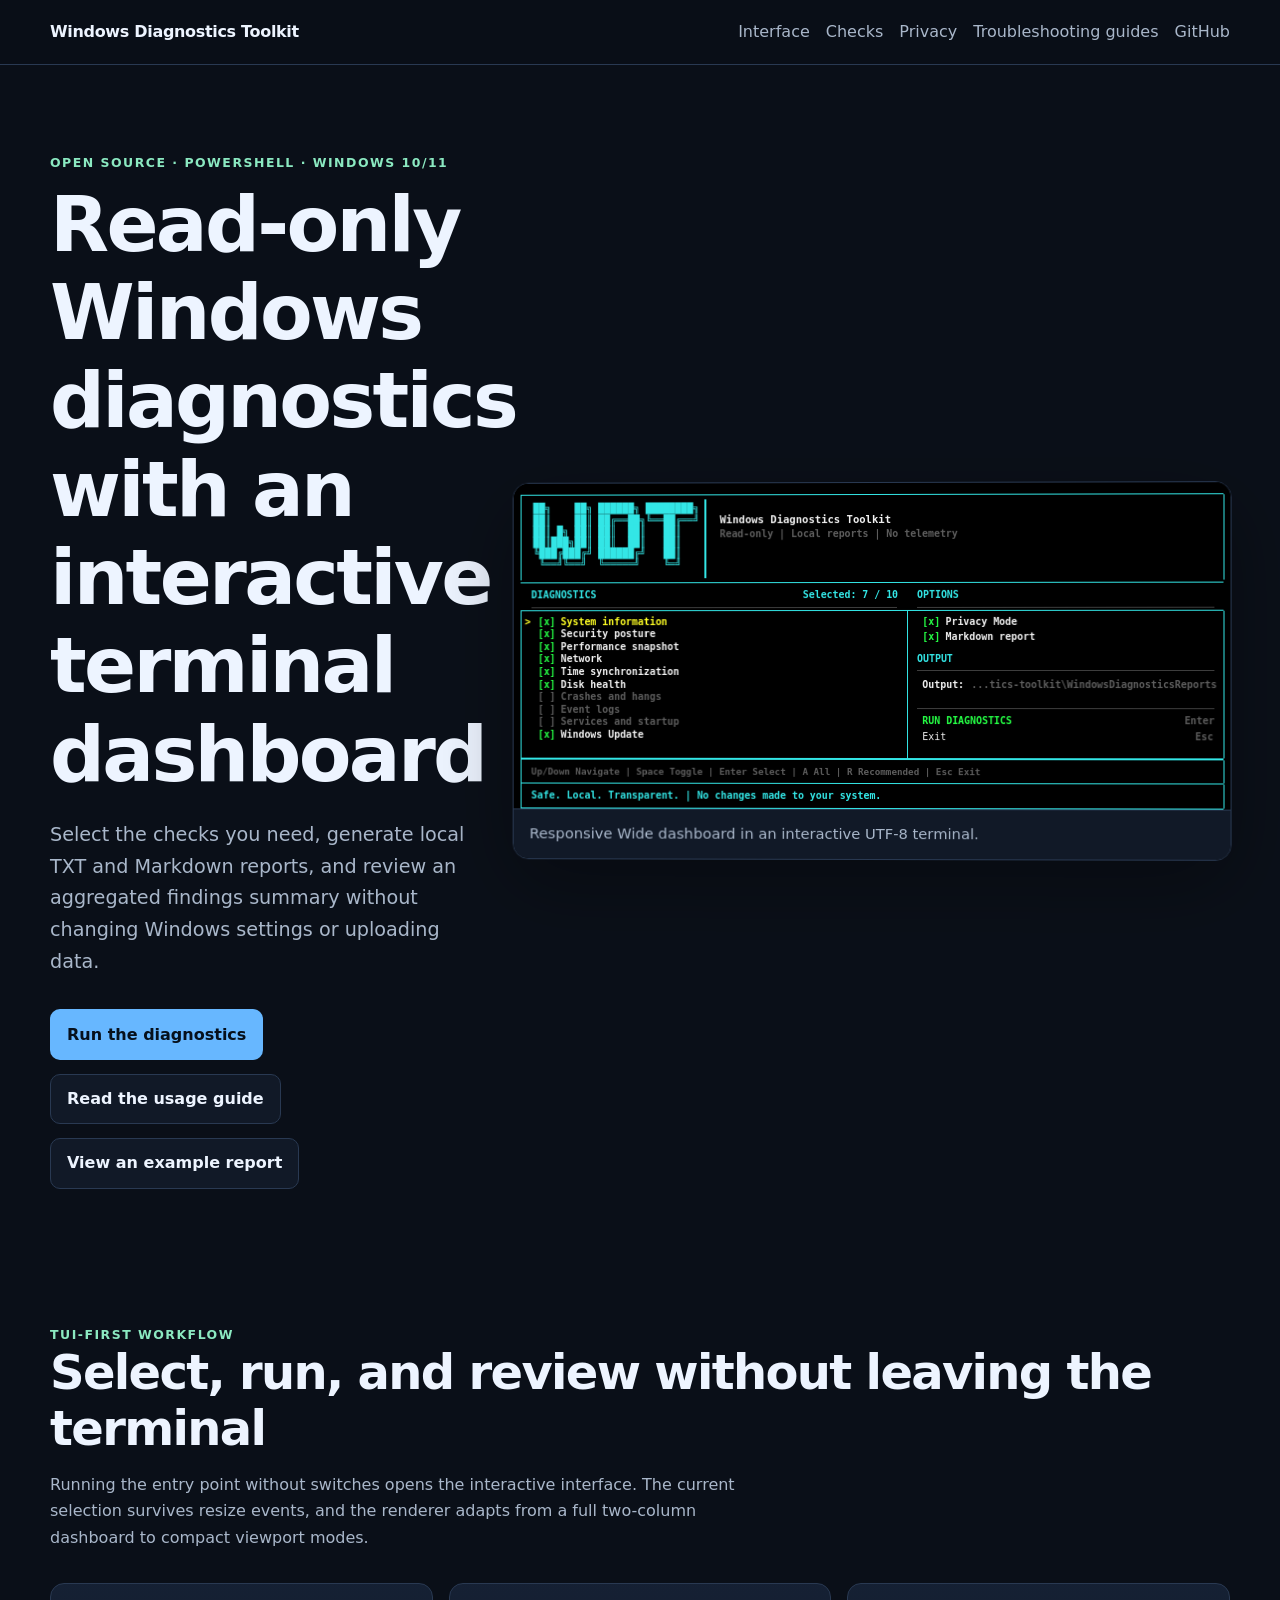
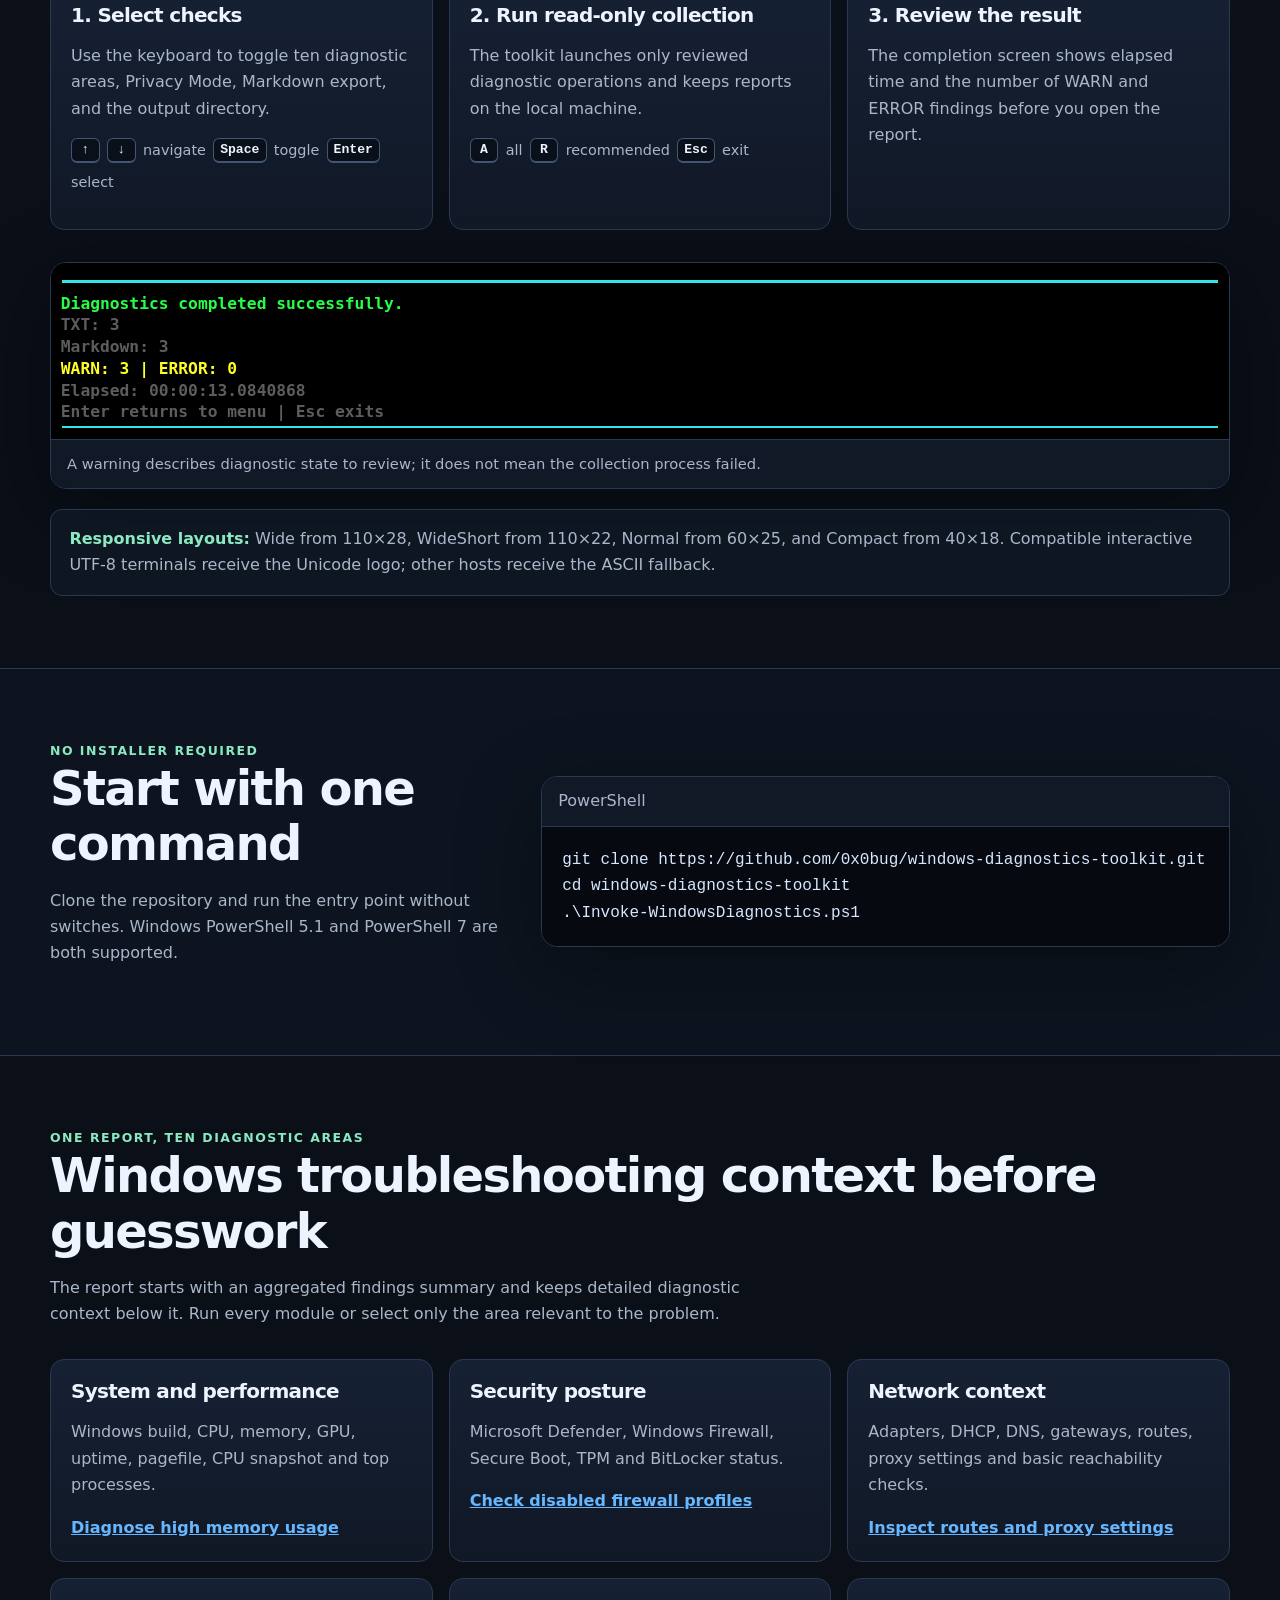
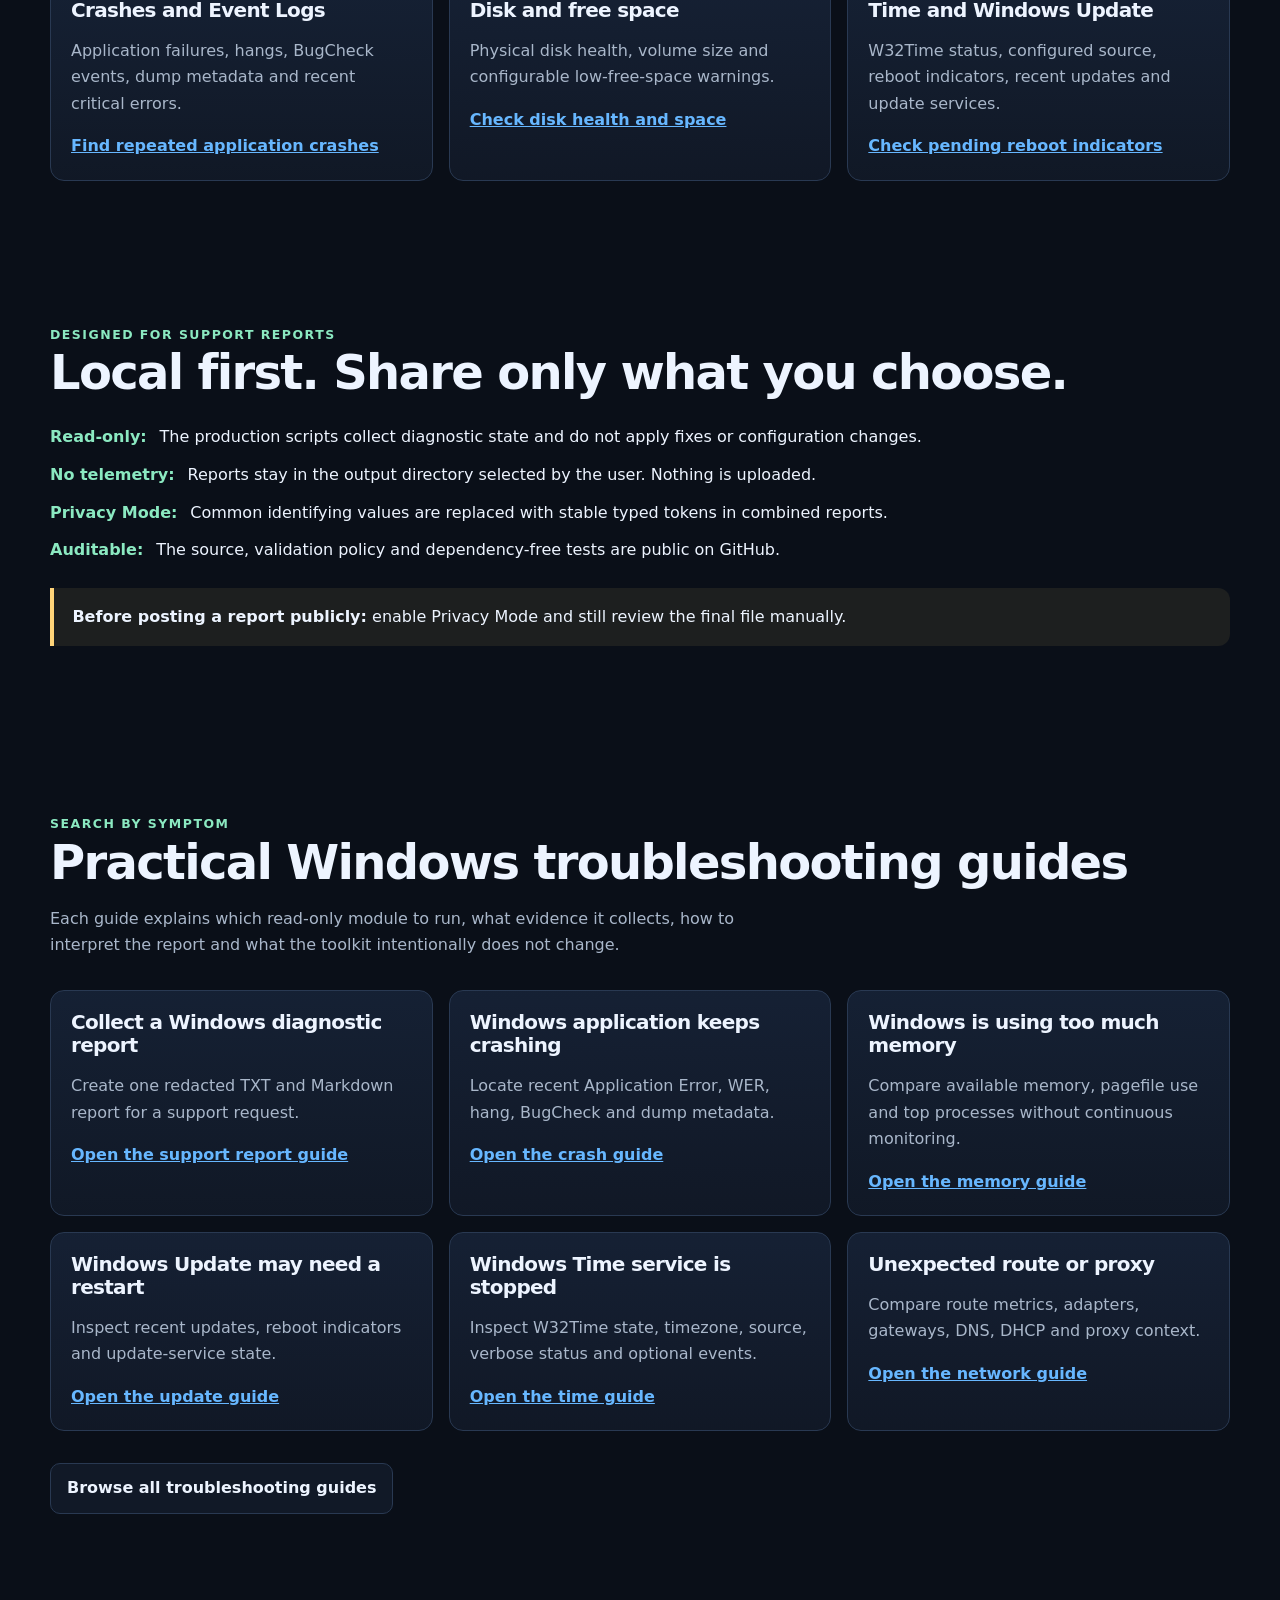
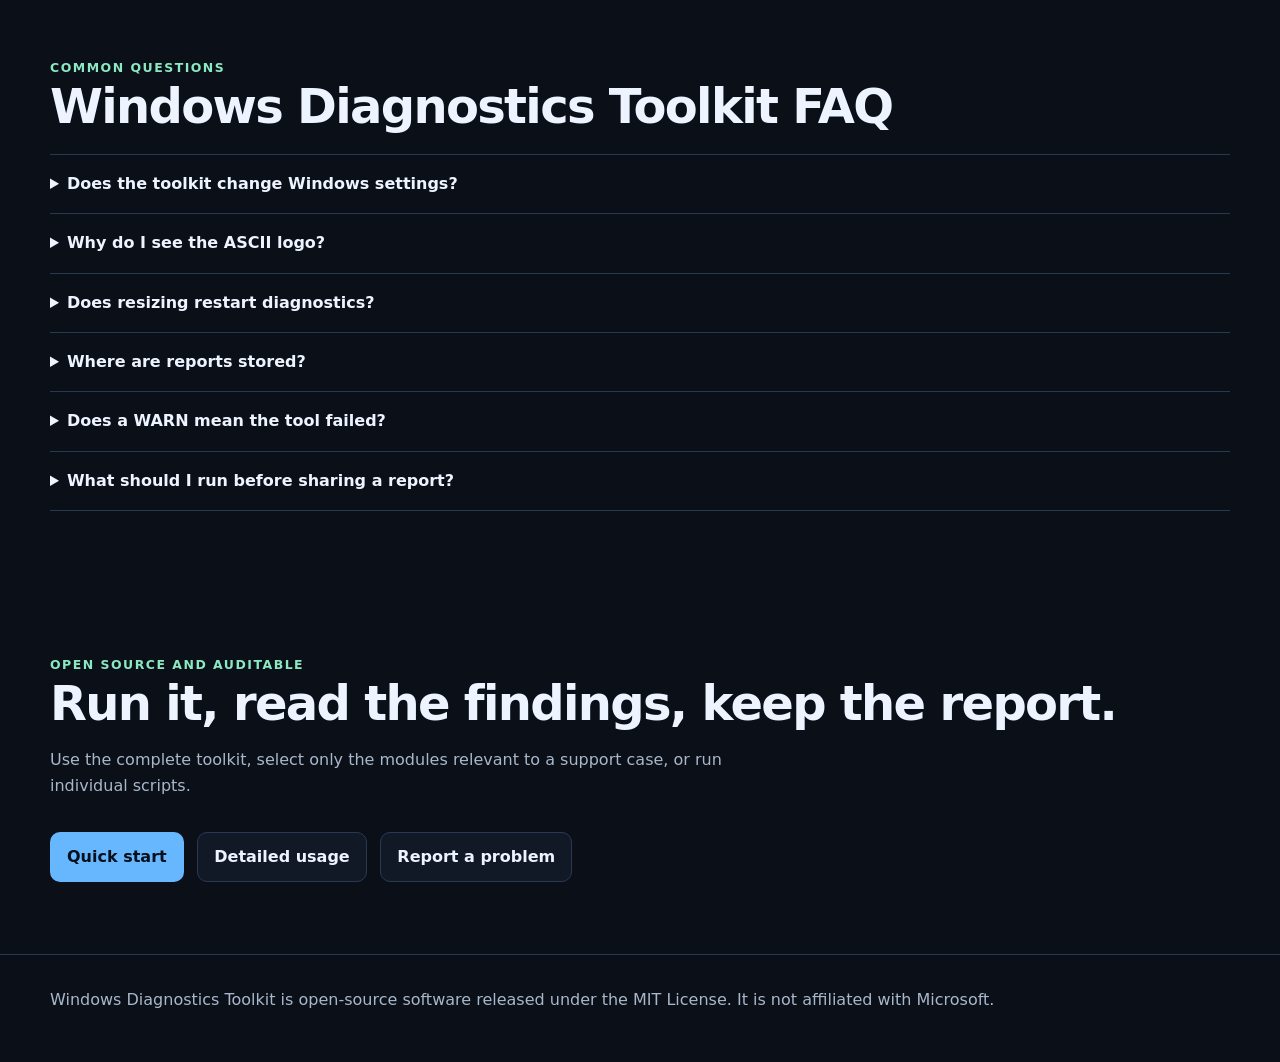
==== commit 17dc501d: "site: reference SVG TUI visuals" ====
--- a/site/index.html
+++ b/site/index.html
@@ -148,7 +148,7 @@
       </div>
     </div>
     <figure class="product-shot hero-shot">
-      <img src="assets/tui-wide-unicode.png" alt="Windows Diagnostics Toolkit Wide terminal dashboard with selected diagnostics and Privacy Mode enabled" width="1085" height="494">
+      <img src="assets/tui-wide-unicode.svg" alt="Windows Diagnostics Toolkit Wide terminal dashboard with selected diagnostics and Privacy Mode enabled" width="1085" height="494">
       <figcaption>Responsive Wide dashboard in an interactive UTF-8 terminal.</figcaption>
     </figure>
   </section>
@@ -175,7 +175,7 @@
         </article>
       </div>
       <figure class="product-shot result-shot">
-        <img src="assets/tui-result.png" alt="Windows Diagnostics Toolkit completion screen showing three warnings, zero errors, and elapsed time" width="1085" height="162">
+        <img src="assets/tui-result.svg" alt="Windows Diagnostics Toolkit completion screen showing three warnings, zero errors, and elapsed time" width="1085" height="162">
         <figcaption>A warning describes diagnostic state to review; it does not mean the collection process failed.</figcaption>
       </figure>
       <div class="layout-note">
--- a/site/assets/style.css
+++ b/site/assets/style.css
@@ -10,7 +10,7 @@
   --accent-2: #8be9c1;
   --warn: #ffd479;
   --danger: #ff8797;
-  --max: 1120px;
+  --max: 1180px;
   --article: 820px;
 }
 
@@ -24,6 +24,8 @@
   color: var(--text);
   font: 16px/1.65 system-ui, -apple-system, BlinkMacSystemFont, "Segoe UI", sans-serif;
 }
+
+img { max-width: 100%; }
 
 a { color: var(--accent); }
 a:hover { color: #a6d7ff; }
@@ -75,10 +77,10 @@
 .nav-links a:hover { color: var(--text); }
 
 .hero {
-  padding: 6.5rem 0 4rem;
+  padding: 5.5rem 0 4rem;
   display: grid;
-  grid-template-columns: 1.2fr 0.8fr;
-  gap: 3rem;
+  grid-template-columns: minmax(0, 0.85fr) minmax(0, 1.45fr);
+  gap: 2.5rem;
   align-items: center;
 }
 
@@ -91,7 +93,7 @@
 }
 
 h1, h2, h3 { line-height: 1.15; letter-spacing: -0.035em; }
-h1 { font-size: clamp(2.7rem, 7vw, 5.4rem); margin: 0.45rem 0 1.25rem; }
+h1 { font-size: clamp(2.7rem, 6vw, 5rem); margin: 0.45rem 0 1.25rem; }
 h2 { font-size: clamp(2rem, 4vw, 3rem); margin: 0 0 1rem; }
 h3 { font-size: 1.25rem; }
 
@@ -126,10 +128,37 @@
 .terminal pre { margin: 0; border: 0; border-radius: 0; }
 code { font-family: "Cascadia Code", "SFMono-Regular", Consolas, monospace; }
 
+.product-shot {
+  margin: 0;
+  border: 1px solid var(--line);
+  border-radius: 16px;
+  overflow: hidden;
+  background: #000;
+  box-shadow: 0 24px 80px rgba(0, 0, 0, 0.35);
+}
+.product-shot img {
+  display: block;
+  width: 100%;
+  height: auto;
+  background: #000;
+}
+.product-shot figcaption {
+  padding: 0.75rem 1rem;
+  color: var(--muted);
+  background: var(--surface);
+  border-top: 1px solid var(--line);
+  font-size: 0.92rem;
+}
+.hero-shot { transform: perspective(1400px) rotateY(-1deg); }
+
 section { padding: 4.5rem 0; }
 .section-intro { color: var(--muted); max-width: 72ch; }
 
+.quick-start { background: rgba(17, 25, 39, 0.48); border-block: 1px solid var(--line); }
+.split { display: grid; grid-template-columns: minmax(0, 0.8fr) minmax(0, 1.2fr); gap: 2rem; align-items: center; }
+
 .grid { display: grid; grid-template-columns: repeat(3, minmax(0, 1fr)); gap: 1rem; margin-top: 2rem; }
+.showcase-grid { display: grid; grid-template-columns: repeat(3, minmax(0, 1fr)); gap: 1rem; margin: 2rem 0; }
 .card {
   border: 1px solid var(--line);
   background: linear-gradient(180deg, rgba(22, 34, 54, 0.92), rgba(17, 25, 39, 0.92));
@@ -139,6 +168,31 @@
 .card h2, .card h3 { font-size: 1.25rem; margin: 0 0 0.75rem; }
 .card p { color: var(--muted); }
 .card a { font-weight: 700; }
+
+.key-line { display: flex; flex-wrap: wrap; align-items: center; gap: 0.45rem; font-size: 0.9rem; }
+kbd {
+  display: inline-block;
+  min-width: 1.8rem;
+  padding: 0.12rem 0.38rem;
+  border: 1px solid #425574;
+  border-bottom-width: 2px;
+  border-radius: 6px;
+  color: var(--text);
+  background: #0a101a;
+  font: 700 0.82rem/1.4 "Cascadia Code", Consolas, monospace;
+  text-align: center;
+}
+
+.result-shot { margin-top: 2rem; }
+.layout-note {
+  margin-top: 1.25rem;
+  padding: 1rem 1.15rem;
+  border: 1px solid var(--line);
+  border-radius: 12px;
+  color: var(--muted);
+  background: rgba(17, 25, 39, 0.72);
+}
+.layout-note strong { color: var(--accent-2); }
 
 .status-list { display: grid; gap: 0.7rem; margin: 1.5rem 0 0; padding: 0; list-style: none; }
 .status-list li { display: flex; gap: 0.8rem; align-items: flex-start; }
@@ -218,9 +272,21 @@
 
 footer { border-top: 1px solid var(--line); color: var(--muted); padding: 2rem 0 3rem; }
 
+@media (max-width: 980px) {
+  .hero { grid-template-columns: 1fr; padding-top: 4rem; }
+  .hero-shot { transform: none; }
+  .split { grid-template-columns: 1fr; }
+}
+
 @media (max-width: 820px) {
-  .hero { grid-template-columns: 1fr; padding-top: 4rem; }
-  .grid, .article-grid, .related-links { grid-template-columns: 1fr; }
+  .grid, .showcase-grid, .article-grid, .related-links { grid-template-columns: 1fr; }
   nav { align-items: flex-start; padding: 0.9rem 0; }
   .nav-links { justify-content: flex-end; }
 }
+
+@media (max-width: 560px) {
+  h1 { font-size: 2.55rem; }
+  section { padding: 3.25rem 0; }
+  .nav-links { gap: 0.65rem; font-size: 0.92rem; }
+  .product-shot { border-radius: 10px; }
+}
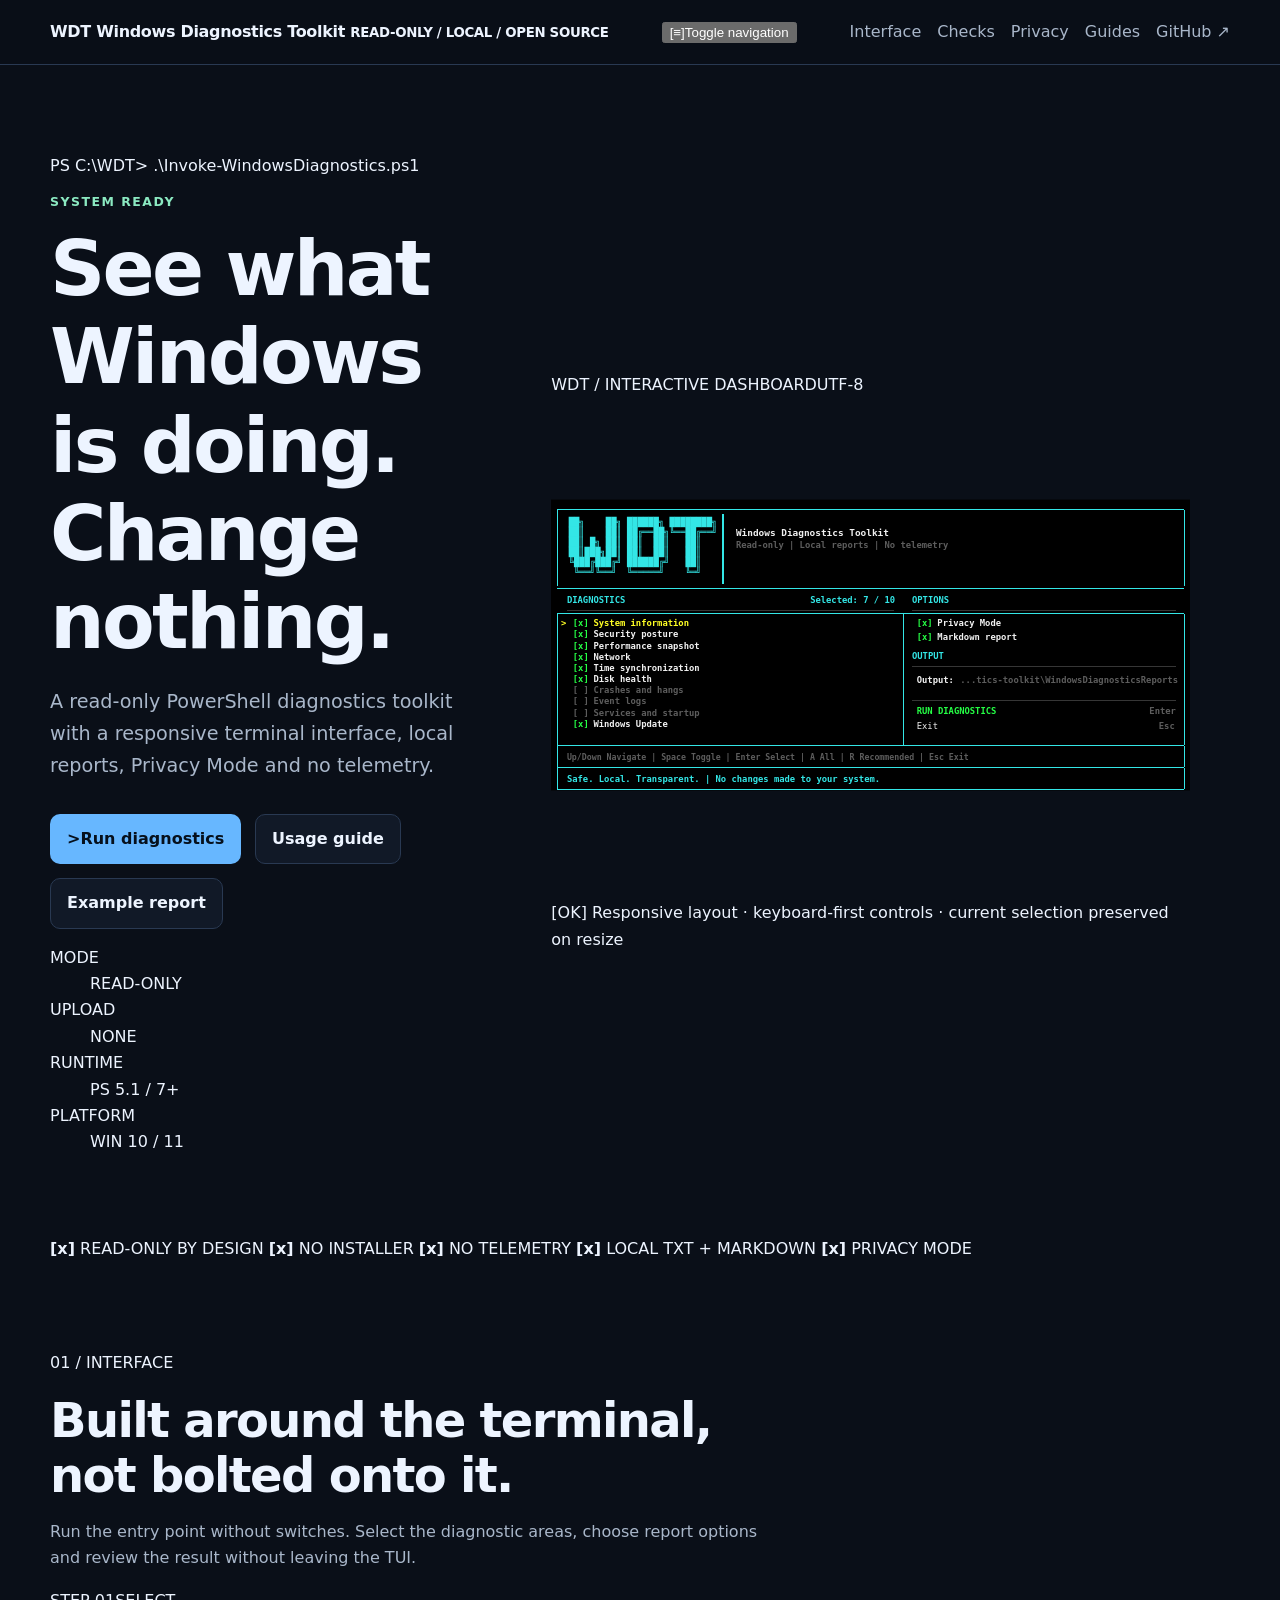
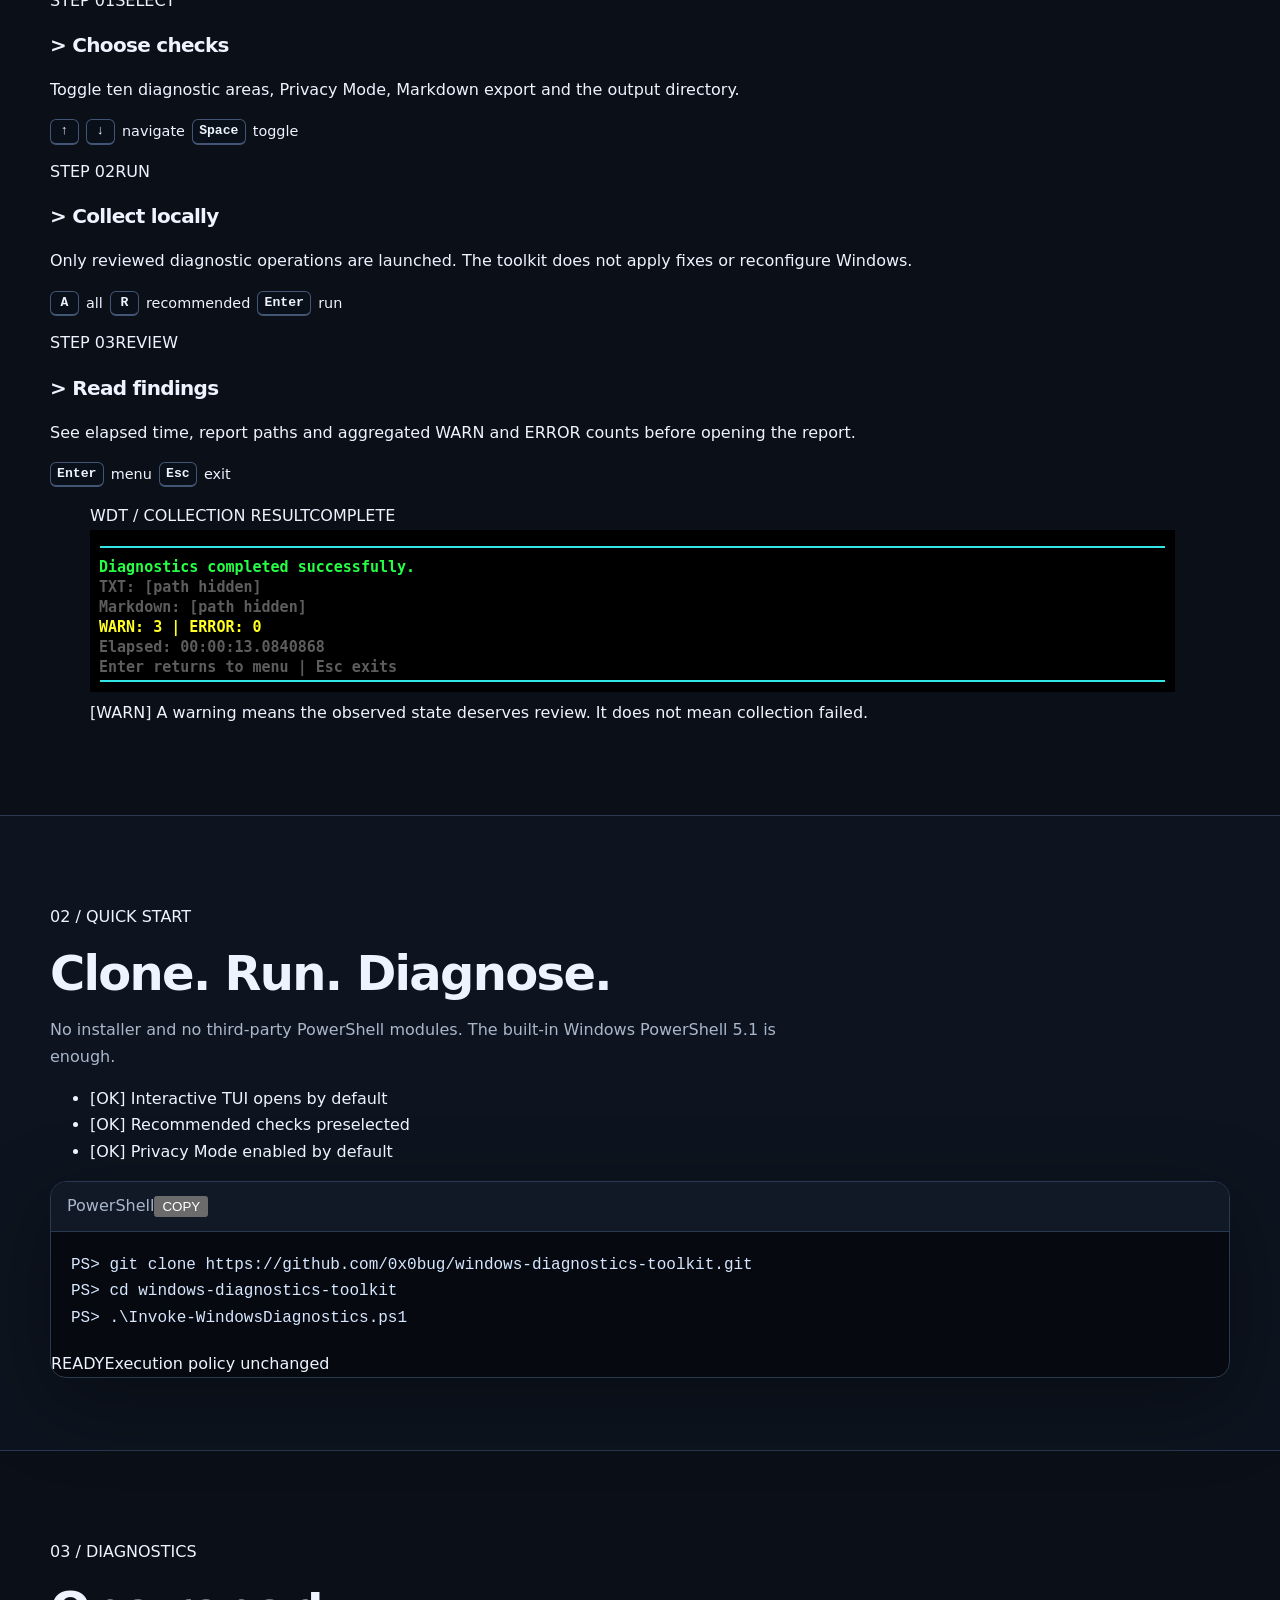
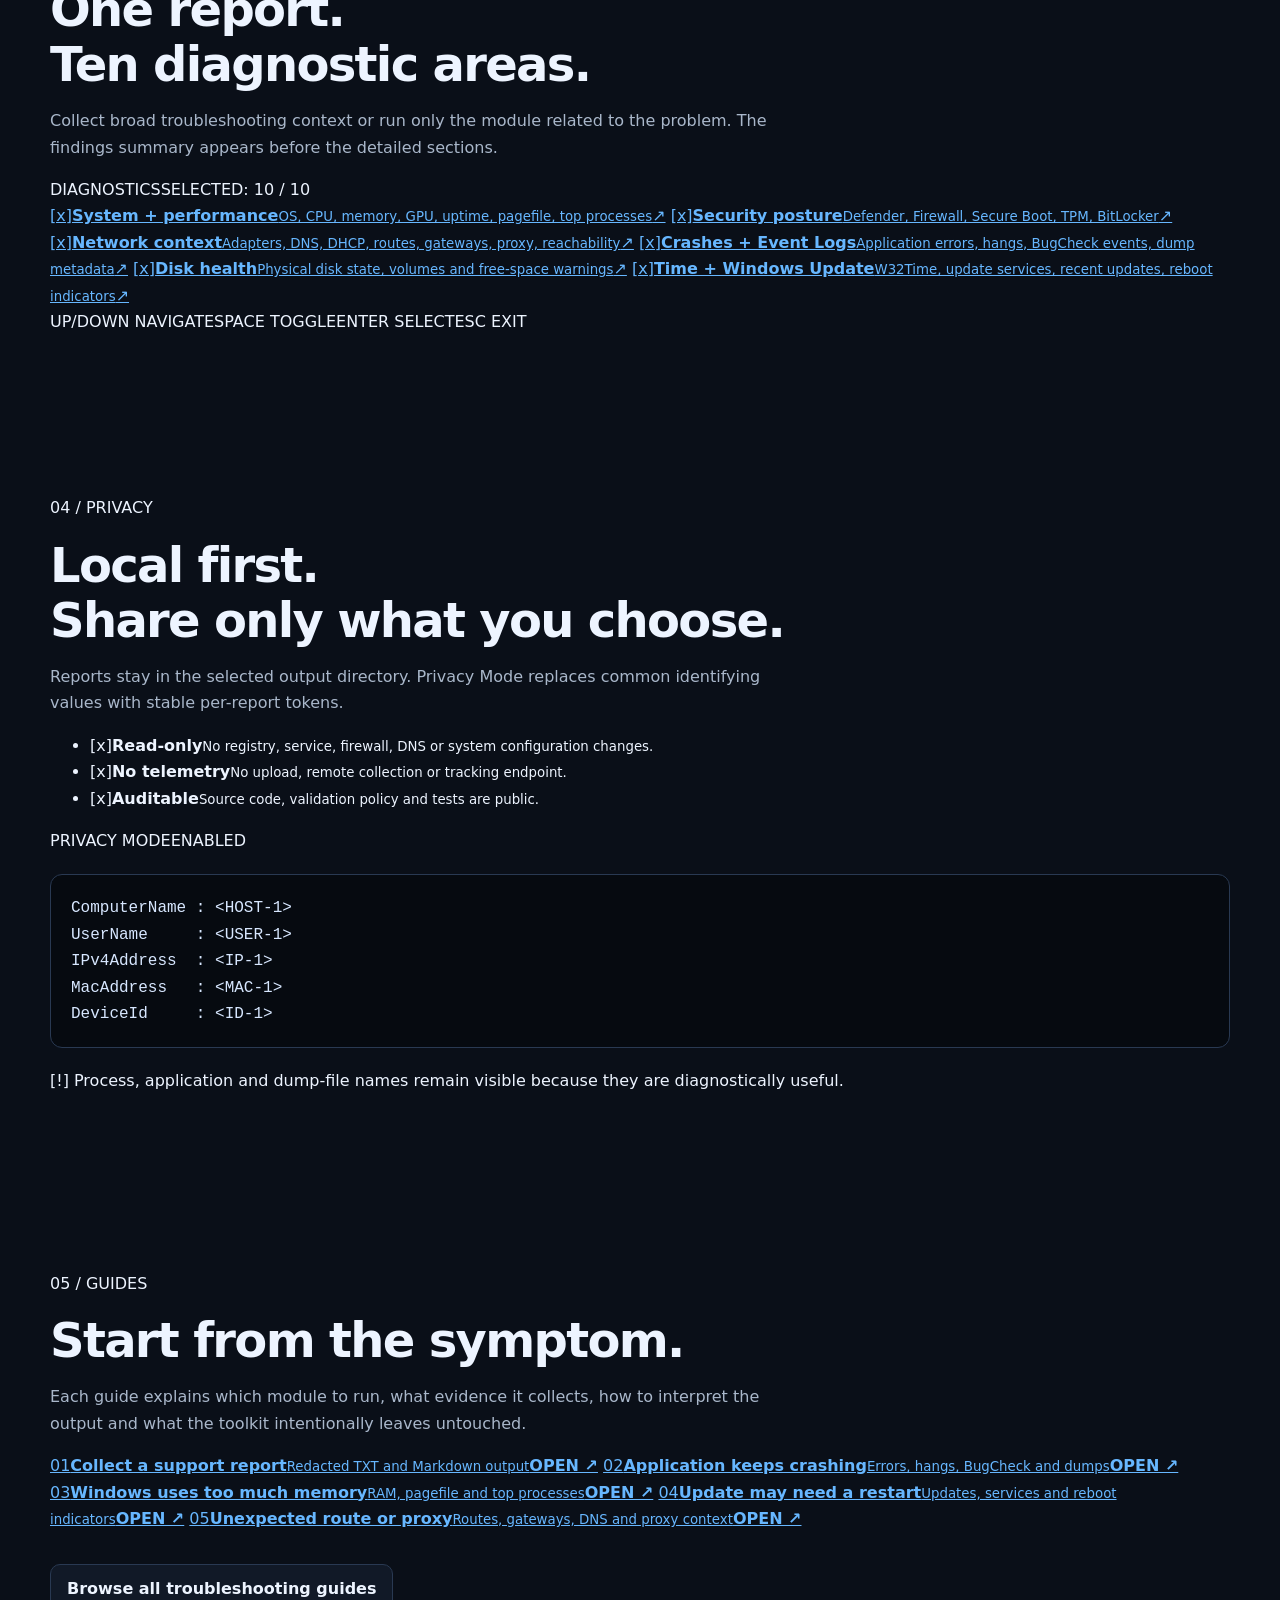
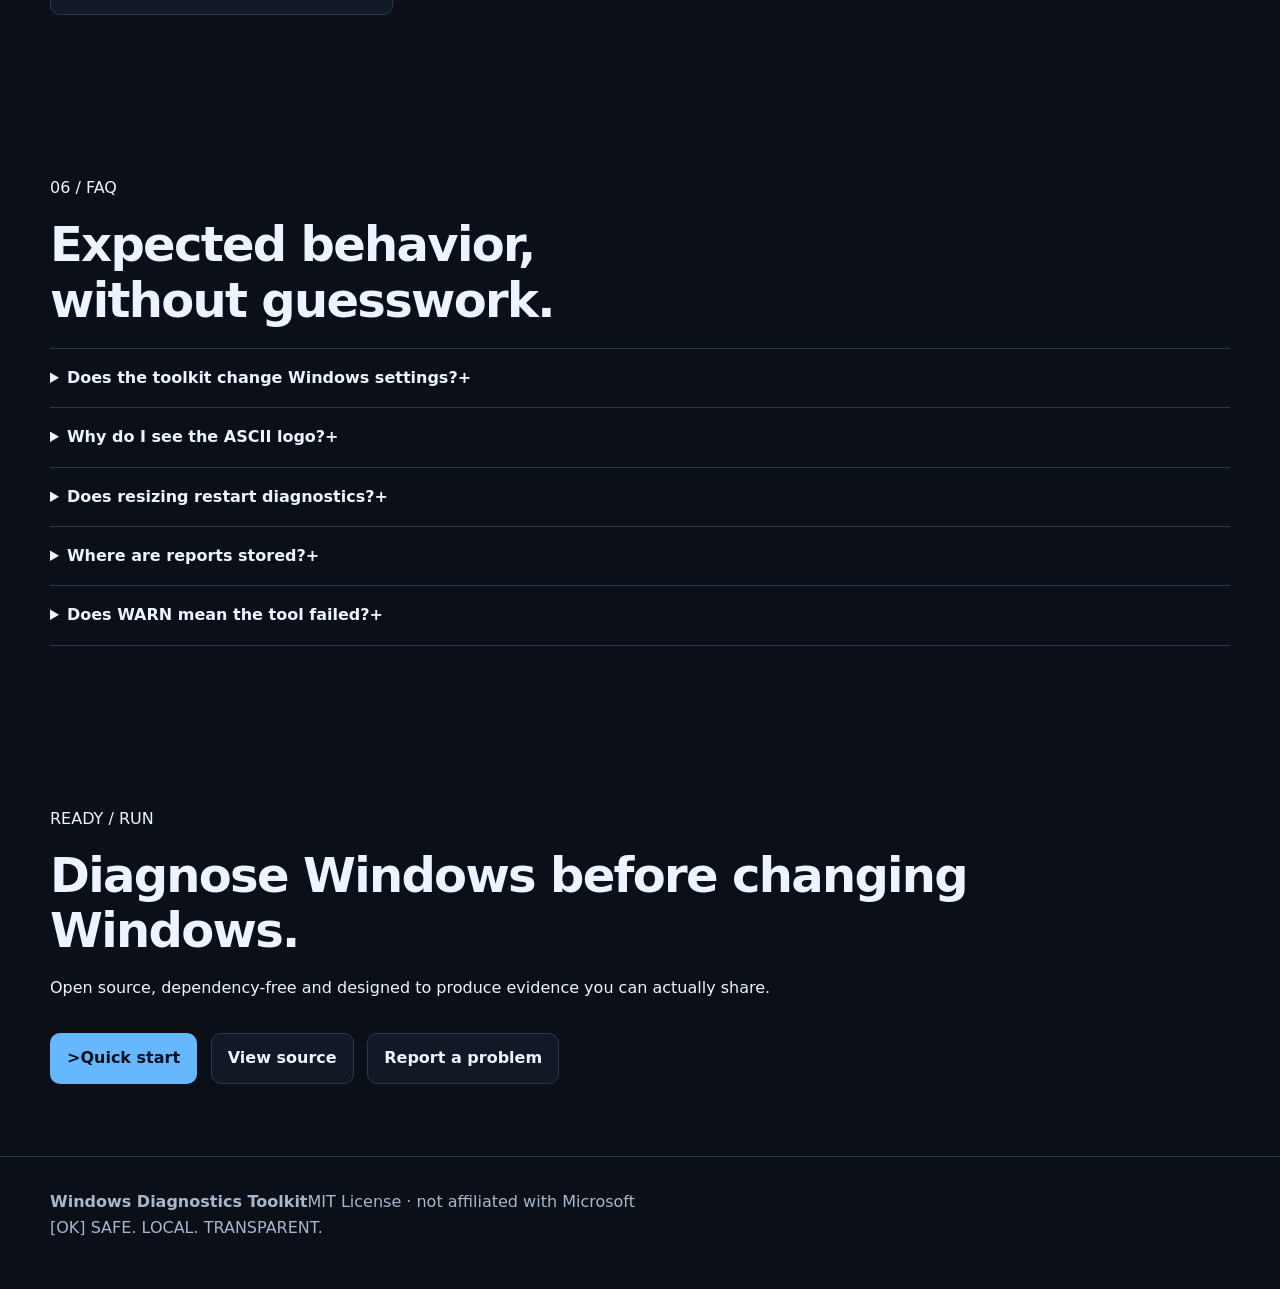
==== commit 2a613198: "feat(site): redesign landing page around the TUI" ====
--- a/site/index.html
+++ b/site/index.html
@@ -6,9 +6,10 @@
   <title>Windows Diagnostics Tool for PowerShell | WDT</title>
   <meta name="description" content="Run a responsive read-only Windows diagnostics TUI and generate local support reports for security, performance, network, crashes, disks, services and updates.">
   <meta name="robots" content="index,follow,max-image-preview:large,max-snippet:-1,max-video-preview:-1">
-  <meta name="theme-color" content="#0a0f18">
+  <meta name="theme-color" content="#000000">
   <link rel="canonical" href="https://0x0bug.github.io/windows-diagnostics-toolkit/">
   <link rel="stylesheet" href="assets/style.css">
+  <script src="assets/site.js" defer></script>
 
   <meta property="og:type" content="website">
   <meta property="og:site_name" content="Windows Diagnostics Toolkit">
@@ -120,164 +121,235 @@
   }
   </script>
 </head>
-<body>
+<body class="landing">
 <a class="skip-link" href="#main-content">Skip to content</a>
-<header>
-  <nav class="wrap" aria-label="Primary navigation">
-    <a class="brand" href="./">Windows Diagnostics Toolkit</a>
-    <div class="nav-links">
+
+<header class="site-header">
+  <nav class="wrap terminal-nav" aria-label="Primary navigation">
+    <a class="brand" href="./" aria-label="Windows Diagnostics Toolkit home">
+      <span class="brand-mark" aria-hidden="true">WDT</span>
+      <span class="brand-copy">
+        <strong>Windows Diagnostics Toolkit</strong>
+        <small>READ-ONLY / LOCAL / OPEN SOURCE</small>
+      </span>
+    </a>
+    <button class="nav-toggle" type="button" aria-expanded="false" aria-controls="primary-links">
+      <span aria-hidden="true">[≡]</span><span class="sr-only">Toggle navigation</span>
+    </button>
+    <div class="nav-links" id="primary-links">
       <a href="#interface">Interface</a>
       <a href="#checks">Checks</a>
       <a href="#privacy">Privacy</a>
-      <a href="cases/">Troubleshooting guides</a>
-      <a href="https://github.com/0x0bug/windows-diagnostics-toolkit">GitHub</a>
+      <a href="cases/">Guides</a>
+      <a class="nav-github" href="https://github.com/0x0bug/windows-diagnostics-toolkit">GitHub ↗</a>
     </div>
   </nav>
 </header>
 
 <main id="main-content">
-  <section class="hero wrap">
-    <div>
-      <div class="eyebrow">Open source · PowerShell · Windows 10/11</div>
-      <h1>Read-only Windows diagnostics with an interactive terminal dashboard</h1>
-      <p class="lead">Select the checks you need, generate local TXT and Markdown reports, and review an aggregated findings summary without changing Windows settings or uploading data.</p>
+  <section class="hero wrap" aria-labelledby="hero-title">
+    <div class="hero-copy">
+      <div class="prompt-line"><span class="prompt-user">PS C:\WDT&gt;</span><span class="prompt-command"> .\Invoke-WindowsDiagnostics.ps1</span><span class="terminal-cursor" aria-hidden="true"></span></div>
+      <p class="eyebrow"><span class="status-dot" aria-hidden="true"></span> SYSTEM READY</p>
+      <h1 id="hero-title">See what Windows is doing.<br><span>Change nothing.</span></h1>
+      <p class="lead">A read-only PowerShell diagnostics toolkit with a responsive terminal interface, local reports, Privacy Mode and no telemetry.</p>
+      <div class="hero-actions actions">
+        <a class="button primary" href="https://github.com/0x0bug/windows-diagnostics-toolkit#quick-start"><span aria-hidden="true">&gt;</span> Run diagnostics</a>
+        <a class="button" href="https://github.com/0x0bug/windows-diagnostics-toolkit/blob/main/docs/usage.md">Usage guide</a>
+        <a class="button ghost" href="https://github.com/0x0bug/windows-diagnostics-toolkit/blob/main/docs/report-example.md">Example report</a>
+      </div>
+      <dl class="hero-status" aria-label="Toolkit status">
+        <div><dt>MODE</dt><dd class="ok">READ-ONLY</dd></div>
+        <div><dt>UPLOAD</dt><dd>NONE</dd></div>
+        <div><dt>RUNTIME</dt><dd>PS 5.1 / 7+</dd></div>
+        <div><dt>PLATFORM</dt><dd>WIN 10 / 11</dd></div>
+      </dl>
+    </div>
+
+    <figure class="tui-frame hero-tui">
+      <div class="frame-label"><span>WDT / INTERACTIVE DASHBOARD</span><span class="frame-state">UTF-8</span></div>
+      <img src="assets/tui-wide-unicode.svg" alt="Windows Diagnostics Toolkit Wide terminal dashboard with selected diagnostics and Privacy Mode enabled" width="1085" height="494">
+      <figcaption><span class="ok">[OK]</span> Responsive layout · keyboard-first controls · current selection preserved on resize</figcaption>
+    </figure>
+  </section>
+
+  <div class="signal-strip" aria-label="Toolkit guarantees">
+    <div class="wrap signal-track">
+      <span><strong>[x]</strong> READ-ONLY BY DESIGN</span>
+      <span><strong>[x]</strong> NO INSTALLER</span>
+      <span><strong>[x]</strong> NO TELEMETRY</span>
+      <span><strong>[x]</strong> LOCAL TXT + MARKDOWN</span>
+      <span><strong>[x]</strong> PRIVACY MODE</span>
+    </div>
+  </div>
+
+  <section id="interface" class="section-block">
+    <div class="wrap">
+      <div class="section-heading">
+        <div>
+          <p class="section-index">01 / INTERFACE</p>
+          <h2>Built around the terminal,<br>not bolted onto it.</h2>
+        </div>
+        <p class="section-intro">Run the entry point without switches. Select the diagnostic areas, choose report options and review the result without leaving the TUI.</p>
+      </div>
+
+      <div class="workflow-grid">
+        <article class="terminal-panel workflow-step is-active">
+          <div class="panel-top"><span>STEP 01</span><span class="ok">SELECT</span></div>
+          <h3><span aria-hidden="true">&gt;</span> Choose checks</h3>
+          <p>Toggle ten diagnostic areas, Privacy Mode, Markdown export and the output directory.</p>
+          <p class="key-line"><kbd>↑</kbd><kbd>↓</kbd><span>navigate</span><kbd>Space</kbd><span>toggle</span></p>
+        </article>
+        <article class="terminal-panel workflow-step">
+          <div class="panel-top"><span>STEP 02</span><span class="ok">RUN</span></div>
+          <h3><span aria-hidden="true">&gt;</span> Collect locally</h3>
+          <p>Only reviewed diagnostic operations are launched. The toolkit does not apply fixes or reconfigure Windows.</p>
+          <p class="key-line"><kbd>A</kbd><span>all</span><kbd>R</kbd><span>recommended</span><kbd>Enter</kbd><span>run</span></p>
+        </article>
+        <article class="terminal-panel workflow-step">
+          <div class="panel-top"><span>STEP 03</span><span class="warn">REVIEW</span></div>
+          <h3><span aria-hidden="true">&gt;</span> Read findings</h3>
+          <p>See elapsed time, report paths and aggregated WARN and ERROR counts before opening the report.</p>
+          <p class="key-line"><kbd>Enter</kbd><span>menu</span><kbd>Esc</kbd><span>exit</span></p>
+        </article>
+      </div>
+
+      <figure class="tui-frame result-frame">
+        <div class="frame-label"><span>WDT / COLLECTION RESULT</span><span class="frame-state">COMPLETE</span></div>
+        <img src="assets/tui-result.svg" alt="Windows Diagnostics Toolkit completion screen showing warnings, errors and elapsed time" width="1085" height="162" loading="lazy">
+        <figcaption><span class="warn">[WARN]</span> A warning means the observed state deserves review. It does not mean collection failed.</figcaption>
+      </figure>
+    </div>
+  </section>
+
+  <section class="quick-start section-block" id="quick-start">
+    <div class="wrap command-layout">
+      <div>
+        <p class="section-index">02 / QUICK START</p>
+        <h2>Clone. Run. Diagnose.</h2>
+        <p class="section-intro">No installer and no third-party PowerShell modules. The built-in Windows PowerShell 5.1 is enough.</p>
+        <ul class="plain-status-list">
+          <li><span class="ok">[OK]</span> Interactive TUI opens by default</li>
+          <li><span class="ok">[OK]</span> Recommended checks preselected</li>
+          <li><span class="ok">[OK]</span> Privacy Mode enabled by default</li>
+        </ul>
+      </div>
+      <div class="terminal command-terminal" aria-label="PowerShell quick start command">
+        <div class="terminal-bar"><span>PowerShell</span><button class="copy-button" type="button" data-copy-target="quick-command">COPY</button></div>
+        <pre id="quick-command"><code><span class="ps-prompt">PS&gt;</span> git clone https://github.com/0x0bug/windows-diagnostics-toolkit.git
+<span class="ps-prompt">PS&gt;</span> cd windows-diagnostics-toolkit
+<span class="ps-prompt">PS&gt;</span> .\Invoke-WindowsDiagnostics.ps1</code></pre>
+        <div class="terminal-footer"><span class="ok">READY</span><span>Execution policy unchanged</span></div>
+      </div>
+    </div>
+  </section>
+
+  <section id="checks" class="section-block">
+    <div class="wrap">
+      <div class="section-heading">
+        <div>
+          <p class="section-index">03 / DIAGNOSTICS</p>
+          <h2>One report.<br>Ten diagnostic areas.</h2>
+        </div>
+        <p class="section-intro">Collect broad troubleshooting context or run only the module related to the problem. The findings summary appears before the detailed sections.</p>
+      </div>
+
+      <div class="diagnostic-console">
+        <div class="console-head"><span>DIAGNOSTICS</span><span>SELECTED: 10 / 10</span></div>
+        <div class="diagnostic-grid">
+          <a class="diagnostic-row" href="cases/windows-high-memory-usage.html"><span class="check">[x]</span><span><strong>System + performance</strong><small>OS, CPU, memory, GPU, uptime, pagefile, top processes</small></span><span class="row-arrow">↗</span></a>
+          <a class="diagnostic-row" href="cases/windows-firewall-disabled.html"><span class="check">[x]</span><span><strong>Security posture</strong><small>Defender, Firewall, Secure Boot, TPM, BitLocker</small></span><span class="row-arrow">↗</span></a>
+          <a class="diagnostic-row" href="cases/windows-network-routes.html"><span class="check">[x]</span><span><strong>Network context</strong><small>Adapters, DNS, DHCP, routes, gateways, proxy, reachability</small></span><span class="row-arrow">↗</span></a>
+          <a class="diagnostic-row" href="cases/windows-application-crashes.html"><span class="check">[x]</span><span><strong>Crashes + Event Logs</strong><small>Application errors, hangs, BugCheck events, dump metadata</small></span><span class="row-arrow">↗</span></a>
+          <a class="diagnostic-row" href="cases/windows-disk-health-low-space.html"><span class="check">[x]</span><span><strong>Disk health</strong><small>Physical disk state, volumes and free-space warnings</small></span><span class="row-arrow">↗</span></a>
+          <a class="diagnostic-row" href="cases/windows-update-pending-reboot.html"><span class="check">[x]</span><span><strong>Time + Windows Update</strong><small>W32Time, update services, recent updates, reboot indicators</small></span><span class="row-arrow">↗</span></a>
+        </div>
+        <div class="console-foot"><span>UP/DOWN NAVIGATE</span><span>SPACE TOGGLE</span><span>ENTER SELECT</span><span>ESC EXIT</span></div>
+      </div>
+    </div>
+  </section>
+
+  <section id="privacy" class="section-block privacy-section">
+    <div class="wrap privacy-layout">
+      <div>
+        <p class="section-index">04 / PRIVACY</p>
+        <h2>Local first.<br>Share only what you choose.</h2>
+        <p class="section-intro">Reports stay in the selected output directory. Privacy Mode replaces common identifying values with stable per-report tokens.</p>
+        <ul class="plain-status-list privacy-list">
+          <li><span class="ok">[x]</span><span><strong>Read-only</strong><small>No registry, service, firewall, DNS or system configuration changes.</small></span></li>
+          <li><span class="ok">[x]</span><span><strong>No telemetry</strong><small>No upload, remote collection or tracking endpoint.</small></span></li>
+          <li><span class="ok">[x]</span><span><strong>Auditable</strong><small>Source code, validation policy and tests are public.</small></span></li>
+        </ul>
+      </div>
+      <div class="redaction-panel" aria-label="Privacy Mode token example">
+        <div class="panel-top"><span>PRIVACY MODE</span><span class="ok">ENABLED</span></div>
+        <pre><code>ComputerName : <span>&lt;HOST-1&gt;</span>
+UserName     : <span>&lt;USER-1&gt;</span>
+IPv4Address  : <span>&lt;IP-1&gt;</span>
+MacAddress   : <span>&lt;MAC-1&gt;</span>
+DeviceId     : <span>&lt;ID-1&gt;</span></code></pre>
+        <p><span class="warn">[!]</span> Process, application and dump-file names remain visible because they are diagnostically useful.</p>
+      </div>
+    </div>
+  </section>
+
+  <section class="section-block guides-section">
+    <div class="wrap">
+      <div class="section-heading">
+        <div>
+          <p class="section-index">05 / GUIDES</p>
+          <h2>Start from the symptom.</h2>
+        </div>
+        <p class="section-intro">Each guide explains which module to run, what evidence it collects, how to interpret the output and what the toolkit intentionally leaves untouched.</p>
+      </div>
+      <div class="guide-list">
+        <a href="cases/windows-diagnostic-report-for-tech-support.html"><span>01</span><strong>Collect a support report</strong><small>Redacted TXT and Markdown output</small><b>OPEN ↗</b></a>
+        <a href="cases/windows-application-crashes.html"><span>02</span><strong>Application keeps crashing</strong><small>Errors, hangs, BugCheck and dumps</small><b>OPEN ↗</b></a>
+        <a href="cases/windows-high-memory-usage.html"><span>03</span><strong>Windows uses too much memory</strong><small>RAM, pagefile and top processes</small><b>OPEN ↗</b></a>
+        <a href="cases/windows-update-pending-reboot.html"><span>04</span><strong>Update may need a restart</strong><small>Updates, services and reboot indicators</small><b>OPEN ↗</b></a>
+        <a href="cases/windows-network-routes.html"><span>05</span><strong>Unexpected route or proxy</strong><small>Routes, gateways, DNS and proxy context</small><b>OPEN ↗</b></a>
+      </div>
+      <div class="actions"><a class="button" href="cases/">Browse all troubleshooting guides</a></div>
+    </div>
+  </section>
+
+  <section class="section-block faq-section">
+    <div class="wrap faq-layout">
+      <div>
+        <p class="section-index">06 / FAQ</p>
+        <h2>Expected behavior,<br>without guesswork.</h2>
+      </div>
+      <div class="faq">
+        <details><summary><span>Does the toolkit change Windows settings?</span><b aria-hidden="true">+</b></summary><p>No. Production diagnostics collect and report state without applying automatic fixes, changing services, editing the registry or reconfiguring the network.</p></details>
+        <details><summary><span>Why do I see the ASCII logo?</span><b aria-hidden="true">+</b></summary><p>Automatic mode uses Unicode only for compatible interactive UTF-8 output. OEM encodings such as cp866, redirected output and unsupported hosts receive the printable ASCII fallback.</p></details>
+        <details><summary><span>Does resizing restart diagnostics?</span><b aria-hidden="true">+</b></summary><p>No. Resize events redraw the current interface and preserve the current selection. A running diagnostic operation is not restarted.</p></details>
+        <details><summary><span>Where are reports stored?</span><b aria-hidden="true">+</b></summary><p>Reports are written to the selected output directory. Nothing is uploaded automatically.</p></details>
+        <details><summary><span>Does WARN mean the tool failed?</span><b aria-hidden="true">+</b></summary><p>No. WARN describes observed state that deserves review. A module execution failure is reported separately with a non-zero exit code.</p></details>
+      </div>
+    </div>
+  </section>
+
+  <section class="final-cta">
+    <div class="wrap final-console">
+      <div>
+        <p class="section-index">READY / RUN</p>
+        <h2>Diagnose Windows before changing Windows.</h2>
+        <p>Open source, dependency-free and designed to produce evidence you can actually share.</p>
+      </div>
       <div class="actions">
-        <a class="button primary" href="https://github.com/0x0bug/windows-diagnostics-toolkit#quick-start">Run the diagnostics</a>
-        <a class="button" href="https://github.com/0x0bug/windows-diagnostics-toolkit/blob/main/docs/usage.md">Read the usage guide</a>
-        <a class="button" href="https://github.com/0x0bug/windows-diagnostics-toolkit/blob/main/docs/report-example.md">View an example report</a>
-      </div>
-    </div>
-    <figure class="product-shot hero-shot">
-      <img src="assets/tui-wide-unicode.svg" alt="Windows Diagnostics Toolkit Wide terminal dashboard with selected diagnostics and Privacy Mode enabled" width="1085" height="494">
-      <figcaption>Responsive Wide dashboard in an interactive UTF-8 terminal.</figcaption>
-    </figure>
-  </section>
-
-  <section id="interface">
-    <div class="wrap">
-      <div class="eyebrow">TUI-first workflow</div>
-      <h2>Select, run, and review without leaving the terminal</h2>
-      <p class="section-intro">Running the entry point without switches opens the interactive interface. The current selection survives resize events, and the renderer adapts from a full two-column dashboard to compact viewport modes.</p>
-      <div class="showcase-grid">
-        <article class="card">
-          <h3>1. Select checks</h3>
-          <p>Use the keyboard to toggle ten diagnostic areas, Privacy Mode, Markdown export, and the output directory.</p>
-          <p class="key-line"><kbd>↑</kbd><kbd>↓</kbd> navigate <kbd>Space</kbd> toggle <kbd>Enter</kbd> select</p>
-        </article>
-        <article class="card">
-          <h3>2. Run read-only collection</h3>
-          <p>The toolkit launches only reviewed diagnostic operations and keeps reports on the local machine.</p>
-          <p class="key-line"><kbd>A</kbd> all <kbd>R</kbd> recommended <kbd>Esc</kbd> exit</p>
-        </article>
-        <article class="card">
-          <h3>3. Review the result</h3>
-          <p>The completion screen shows elapsed time and the number of WARN and ERROR findings before you open the report.</p>
-        </article>
-      </div>
-      <figure class="product-shot result-shot">
-        <img src="assets/tui-result.svg" alt="Windows Diagnostics Toolkit completion screen showing three warnings, zero errors, and elapsed time" width="1085" height="162">
-        <figcaption>A warning describes diagnostic state to review; it does not mean the collection process failed.</figcaption>
-      </figure>
-      <div class="layout-note">
-        <strong>Responsive layouts:</strong> Wide from 110×28, WideShort from 110×22, Normal from 60×25, and Compact from 40×18. Compatible interactive UTF-8 terminals receive the Unicode logo; other hosts receive the ASCII fallback.
-      </div>
-    </div>
-  </section>
-
-  <section class="quick-start">
-    <div class="wrap split">
-      <div>
-        <div class="eyebrow">No installer required</div>
-        <h2>Start with one command</h2>
-        <p class="section-intro">Clone the repository and run the entry point without switches. Windows PowerShell 5.1 and PowerShell 7 are both supported.</p>
-      </div>
-      <div class="terminal" aria-label="PowerShell interactive quick start">
-        <div class="terminal-bar">PowerShell</div>
-        <pre><code>git clone https://github.com/0x0bug/windows-diagnostics-toolkit.git
-cd windows-diagnostics-toolkit
-.\Invoke-WindowsDiagnostics.ps1</code></pre>
-      </div>
-    </div>
-  </section>
-
-  <section id="checks">
-    <div class="wrap">
-      <div class="eyebrow">One report, ten diagnostic areas</div>
-      <h2>Windows troubleshooting context before guesswork</h2>
-      <p class="section-intro">The report starts with an aggregated findings summary and keeps detailed diagnostic context below it. Run every module or select only the area relevant to the problem.</p>
-      <div class="grid">
-        <article class="card"><h3>System and performance</h3><p>Windows build, CPU, memory, GPU, uptime, pagefile, CPU snapshot and top processes.</p><a href="cases/windows-high-memory-usage.html">Diagnose high memory usage</a></article>
-        <article class="card"><h3>Security posture</h3><p>Microsoft Defender, Windows Firewall, Secure Boot, TPM and BitLocker status.</p><a href="cases/windows-firewall-disabled.html">Check disabled firewall profiles</a></article>
-        <article class="card"><h3>Network context</h3><p>Adapters, DHCP, DNS, gateways, routes, proxy settings and basic reachability checks.</p><a href="cases/windows-network-routes.html">Inspect routes and proxy settings</a></article>
-        <article class="card"><h3>Crashes and Event Logs</h3><p>Application failures, hangs, BugCheck events, dump metadata and recent critical errors.</p><a href="cases/windows-application-crashes.html">Find repeated application crashes</a></article>
-        <article class="card"><h3>Disk and free space</h3><p>Physical disk health, volume size and configurable low-free-space warnings.</p><a href="cases/windows-disk-health-low-space.html">Check disk health and space</a></article>
-        <article class="card"><h3>Time and Windows Update</h3><p>W32Time status, configured source, reboot indicators, recent updates and update services.</p><a href="cases/windows-update-pending-reboot.html">Check pending reboot indicators</a></article>
-      </div>
-    </div>
-  </section>
-
-  <section id="privacy">
-    <div class="wrap">
-      <div class="eyebrow">Designed for support reports</div>
-      <h2>Local first. Share only what you choose.</h2>
-      <ul class="status-list">
-        <li><strong>Read-only:</strong><span>The production scripts collect diagnostic state and do not apply fixes or configuration changes.</span></li>
-        <li><strong>No telemetry:</strong><span>Reports stay in the output directory selected by the user. Nothing is uploaded.</span></li>
-        <li><strong>Privacy Mode:</strong><span>Common identifying values are replaced with stable typed tokens in combined reports.</span></li>
-        <li><strong>Auditable:</strong><span>The source, validation policy and dependency-free tests are public on GitHub.</span></li>
-      </ul>
-      <div class="callout"><strong>Before posting a report publicly:</strong> enable Privacy Mode and still review the final file manually.</div>
-    </div>
-  </section>
-
-  <section>
-    <div class="wrap">
-      <div class="eyebrow">Search by symptom</div>
-      <h2>Practical Windows troubleshooting guides</h2>
-      <p class="section-intro">Each guide explains which read-only module to run, what evidence it collects, how to interpret the report and what the toolkit intentionally does not change.</p>
-      <div class="grid">
-        <article class="card"><h3>Collect a Windows diagnostic report</h3><p>Create one redacted TXT and Markdown report for a support request.</p><a href="cases/windows-diagnostic-report-for-tech-support.html">Open the support report guide</a></article>
-        <article class="card"><h3>Windows application keeps crashing</h3><p>Locate recent Application Error, WER, hang, BugCheck and dump metadata.</p><a href="cases/windows-application-crashes.html">Open the crash guide</a></article>
-        <article class="card"><h3>Windows is using too much memory</h3><p>Compare available memory, pagefile use and top processes without continuous monitoring.</p><a href="cases/windows-high-memory-usage.html">Open the memory guide</a></article>
-        <article class="card"><h3>Windows Update may need a restart</h3><p>Inspect recent updates, reboot indicators and update-service state.</p><a href="cases/windows-update-pending-reboot.html">Open the update guide</a></article>
-        <article class="card"><h3>Windows Time service is stopped</h3><p>Inspect W32Time state, timezone, source, verbose status and optional events.</p><a href="cases/windows-time-service-stopped.html">Open the time guide</a></article>
-        <article class="card"><h3>Unexpected route or proxy</h3><p>Compare route metrics, adapters, gateways, DNS, DHCP and proxy context.</p><a href="cases/windows-network-routes.html">Open the network guide</a></article>
-      </div>
-      <div class="actions"><a class="button" href="cases/">Browse all troubleshooting guides</a></div>
-    </div>
-  </section>
-
-  <section>
-    <div class="wrap">
-      <div class="eyebrow">Common questions</div>
-      <h2>Windows Diagnostics Toolkit FAQ</h2>
-      <div class="faq">
-        <details><summary>Does the toolkit change Windows settings?</summary><p>No. The production scripts collect and report state without applying automatic fixes, changing services, editing the registry or reconfiguring the network.</p></details>
-        <details><summary>Why do I see the ASCII logo?</summary><p>Automatic mode uses Unicode only for interactive UTF-8 output. OEM encodings such as cp866, redirected output and unsupported hosts receive the printable ASCII fallback.</p></details>
-        <details><summary>Does resizing restart diagnostics?</summary><p>No. Resize events redraw the current interface and preserve the current selection. A running diagnostic operation is not restarted by the layout renderer.</p></details>
-        <details><summary>Where are reports stored?</summary><p>Reports are written to the selected output directory. Nothing is uploaded automatically.</p></details>
-        <details><summary>Does a WARN mean the tool failed?</summary><p>No. WARN describes observed state that deserves review. A module execution failure is reported separately with a non-zero exit code.</p></details>
-        <details><summary>What should I run before sharing a report?</summary><p>Enable Privacy Mode and Markdown export in the TUI, or use <code>-All -PrivacyMode -ExportMarkdown</code>, then inspect the final file.</p></details>
-      </div>
-    </div>
-  </section>
-
-  <section>
-    <div class="wrap">
-      <div class="eyebrow">Open source and auditable</div>
-      <h2>Run it, read the findings, keep the report.</h2>
-      <p class="section-intro">Use the complete toolkit, select only the modules relevant to a support case, or run individual scripts.</p>
-      <div class="actions">
-        <a class="button primary" href="https://github.com/0x0bug/windows-diagnostics-toolkit#quick-start">Quick start</a>
-        <a class="button" href="https://github.com/0x0bug/windows-diagnostics-toolkit/blob/main/docs/usage.md">Detailed usage</a>
-        <a class="button" href="https://github.com/0x0bug/windows-diagnostics-toolkit/issues/new/choose">Report a problem</a>
+        <a class="button primary" href="https://github.com/0x0bug/windows-diagnostics-toolkit#quick-start"><span aria-hidden="true">&gt;</span> Quick start</a>
+        <a class="button" href="https://github.com/0x0bug/windows-diagnostics-toolkit">View source</a>
+        <a class="button ghost" href="https://github.com/0x0bug/windows-diagnostics-toolkit/issues/new/choose">Report a problem</a>
       </div>
     </div>
   </section>
 </main>
 
 <footer>
-  <div class="wrap">Windows Diagnostics Toolkit is open-source software released under the MIT License. It is not affiliated with Microsoft.</div>
+  <div class="wrap footer-grid">
+    <div><strong>Windows Diagnostics Toolkit</strong><span>MIT License · not affiliated with Microsoft</span></div>
+    <div><span class="ok">[OK]</span> SAFE. LOCAL. TRANSPARENT.</div>
+  </div>
 </footer>
 </body>
 </html>
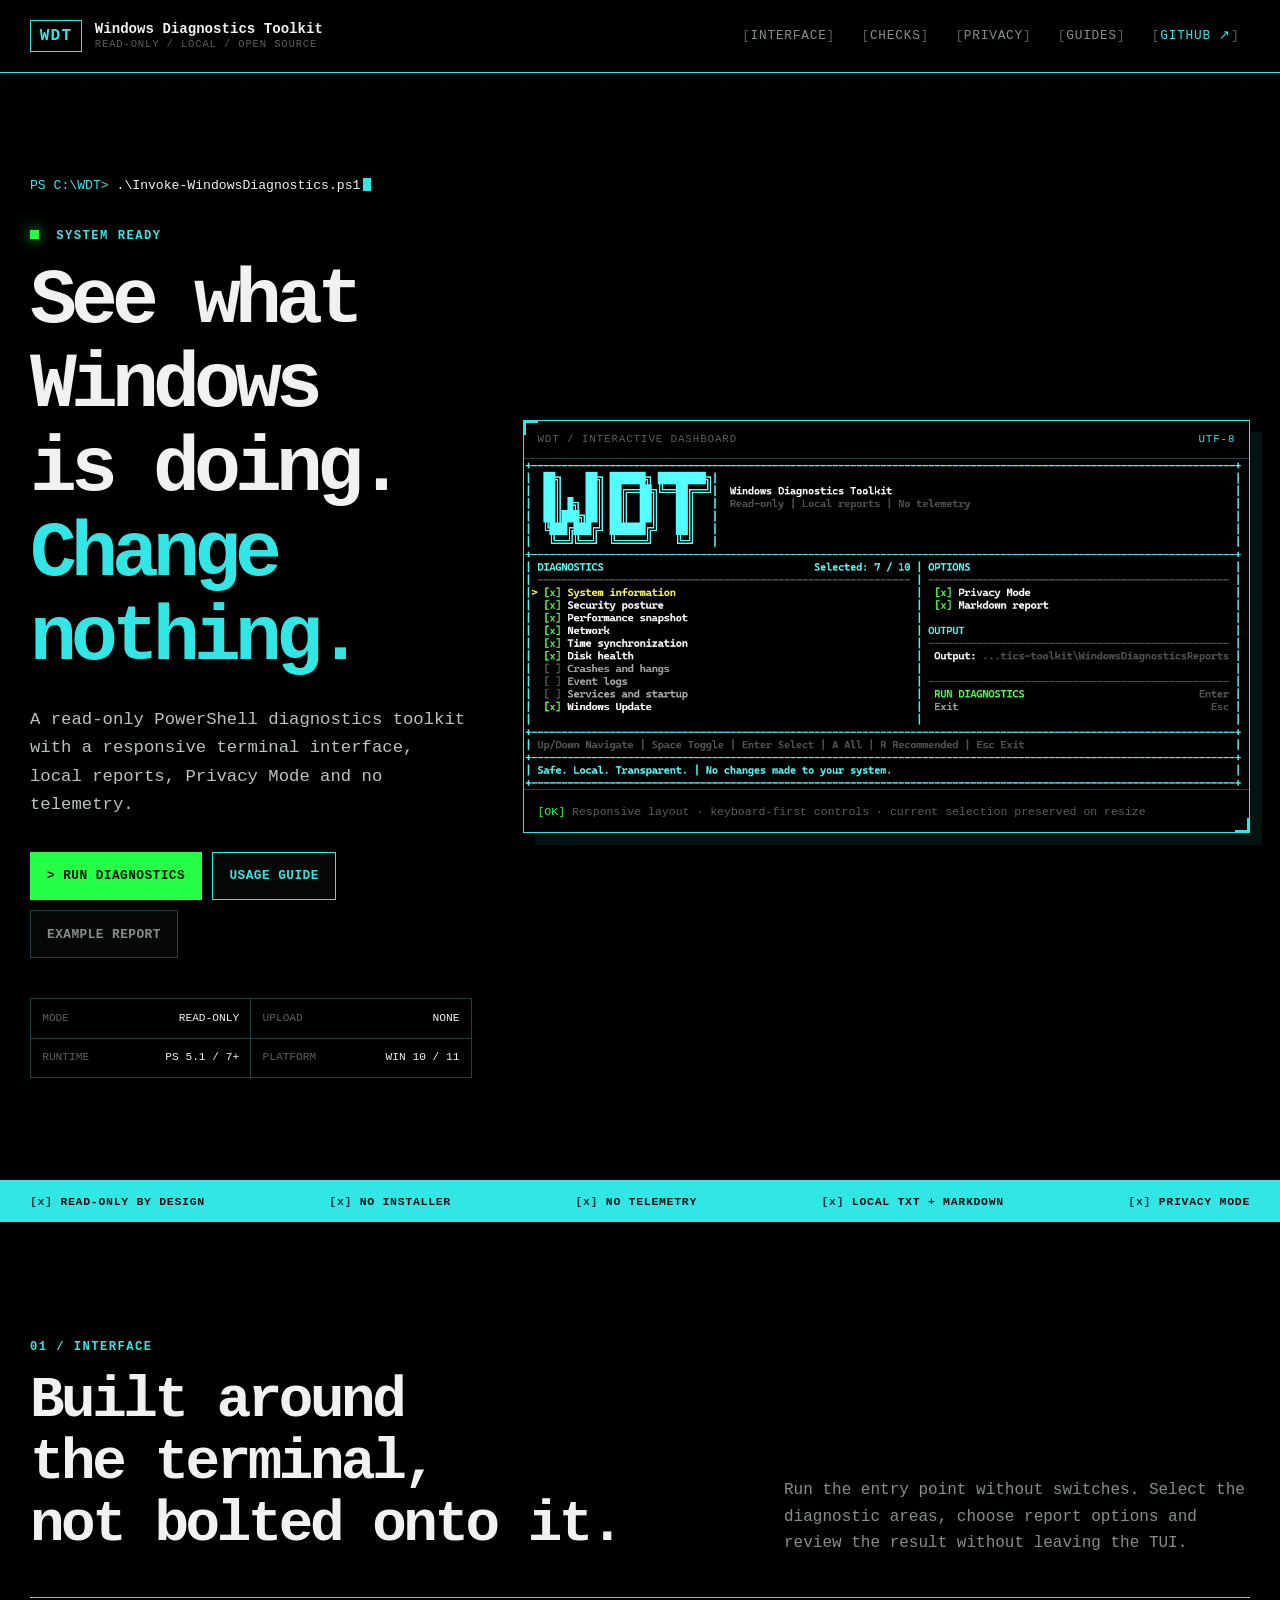
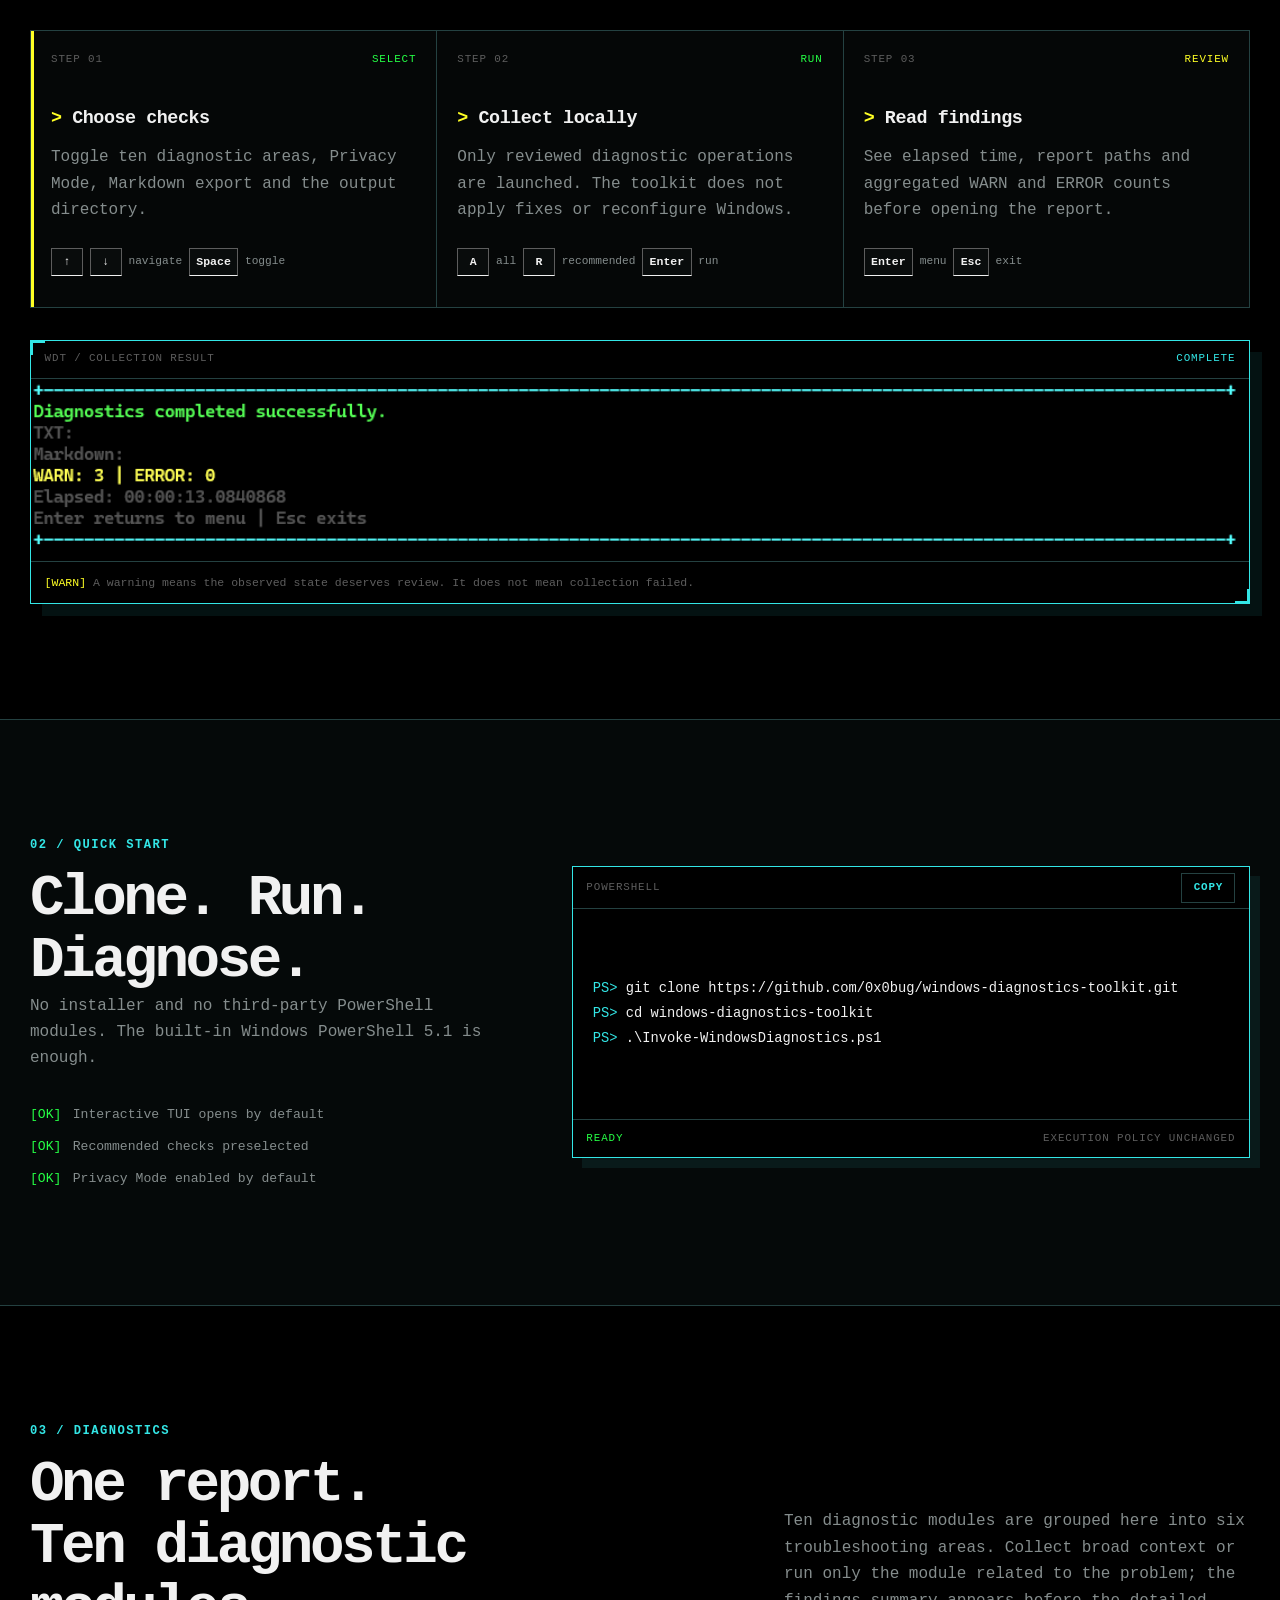
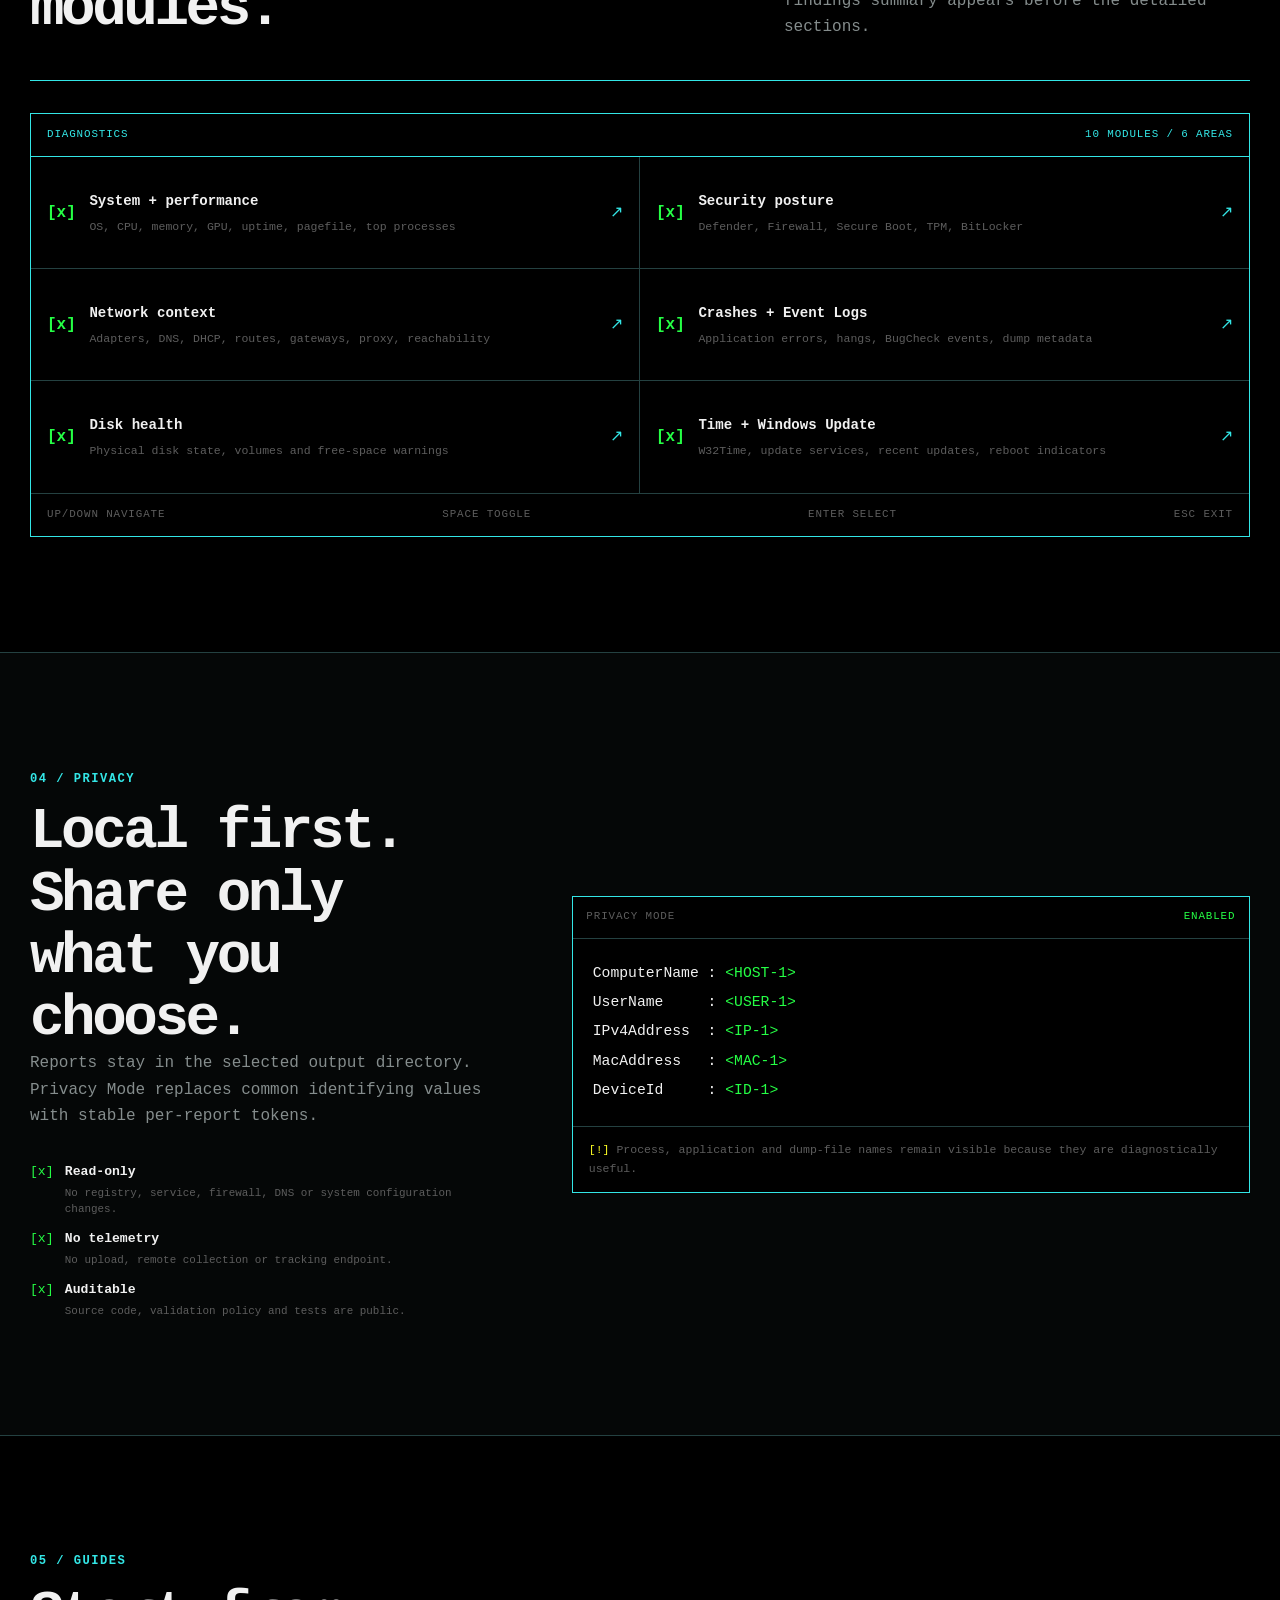
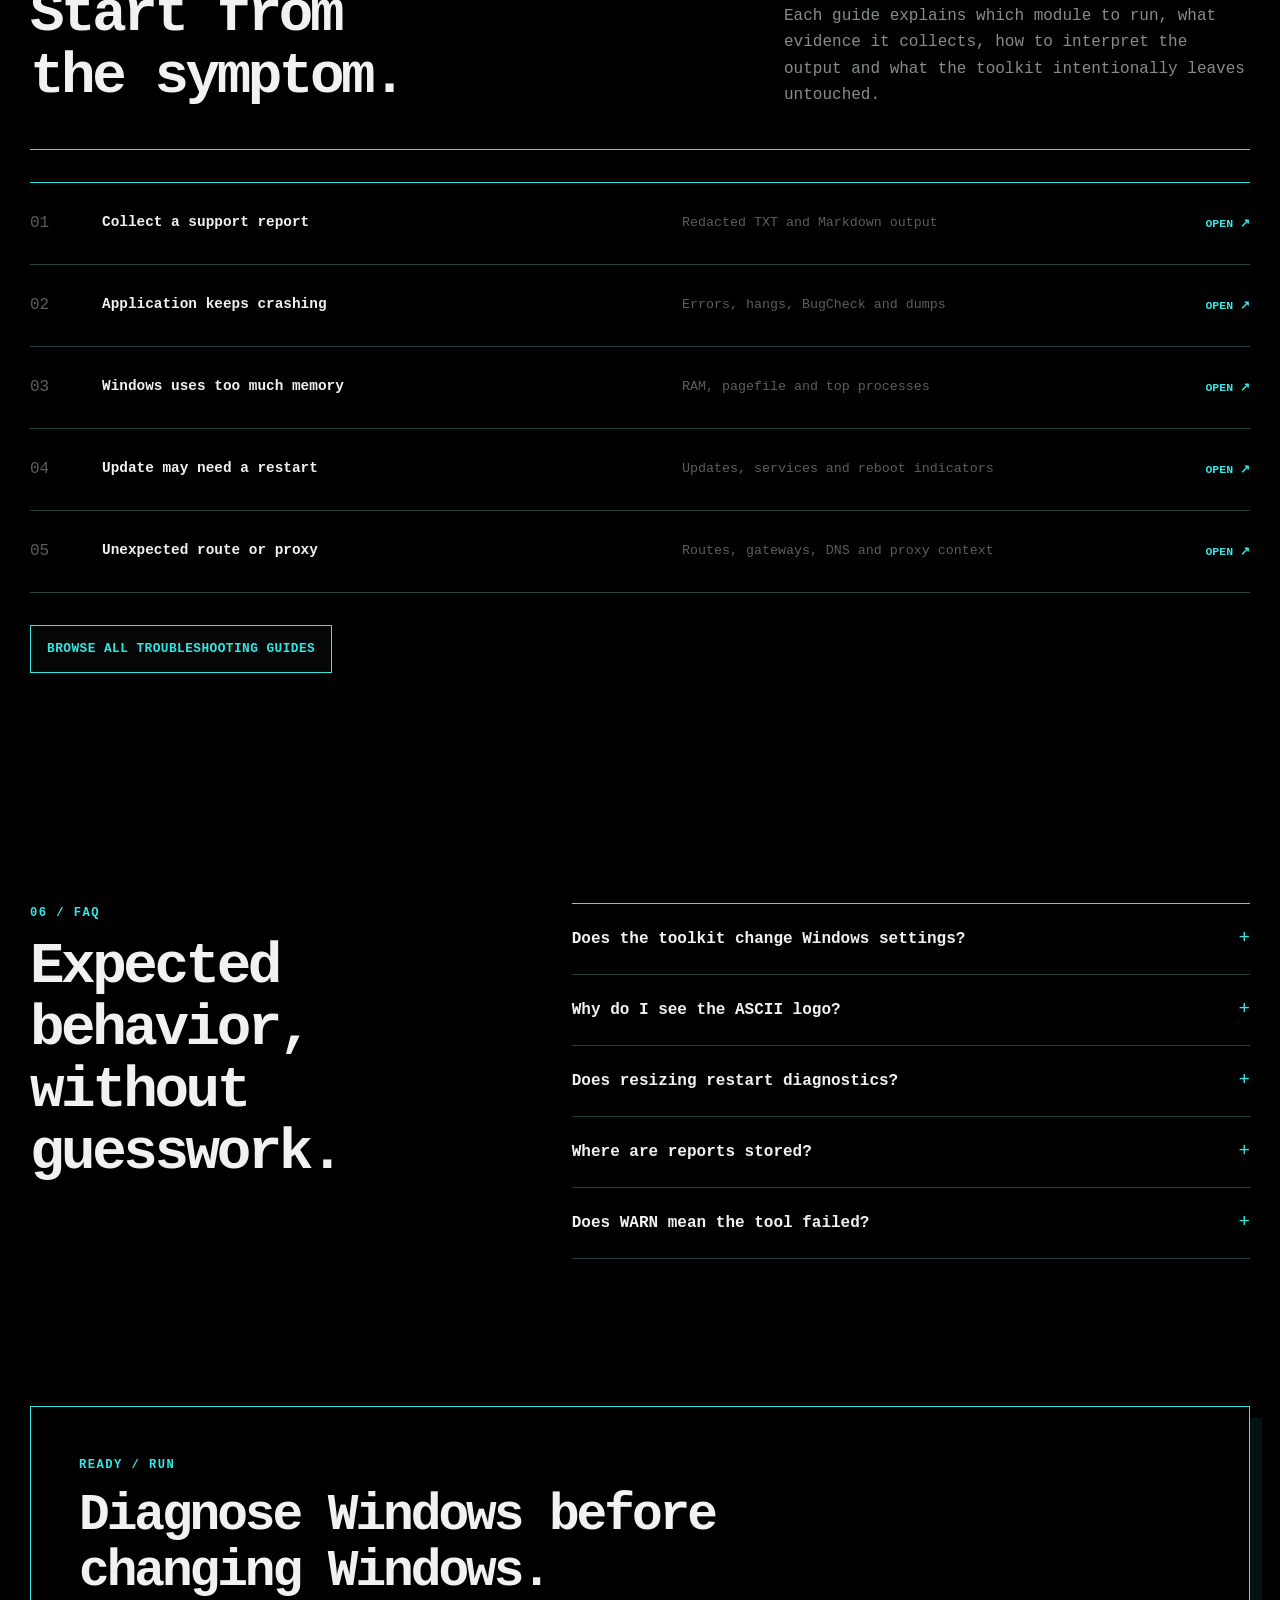
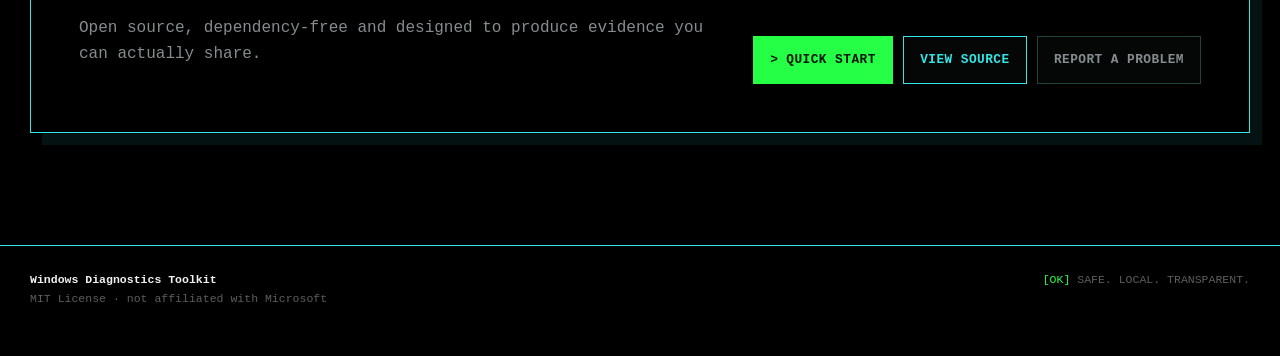
==== commit 6379ec9a: "fix(site): finalize interactive TUI landing page" ====
--- a/site/index.html
+++ b/site/index.html
@@ -17,13 +17,15 @@
   <meta property="og:title" content="Windows Diagnostics Tool for PowerShell">
   <meta property="og:description" content="Responsive read-only Windows diagnostics with local reports, no telemetry and optional Privacy Mode.">
   <meta property="og:url" content="https://0x0bug.github.io/windows-diagnostics-toolkit/">
-  <meta property="og:image" content="https://0x0bug.github.io/windows-diagnostics-toolkit/assets/social-preview.svg">
+  <meta property="og:image" content="https://0x0bug.github.io/windows-diagnostics-toolkit/assets/social-preview.png">
+  <meta property="og:image:width" content="1280">
+  <meta property="og:image:height" content="640">
   <meta property="og:image:alt" content="Windows Diagnostics Toolkit — read-only PowerShell diagnostics">
 
   <meta name="twitter:card" content="summary_large_image">
   <meta name="twitter:title" content="Windows Diagnostics Tool for PowerShell">
   <meta name="twitter:description" content="Select read-only checks in a responsive TUI and generate a local Windows support report.">
-  <meta name="twitter:image" content="https://0x0bug.github.io/windows-diagnostics-toolkit/assets/social-preview.svg">
+  <meta name="twitter:image" content="https://0x0bug.github.io/windows-diagnostics-toolkit/assets/social-preview.png">
   <meta name="twitter:image:alt" content="Windows Diagnostics Toolkit — read-only PowerShell diagnostics">
 
   <script type="application/ld+json">
@@ -61,7 +63,7 @@
           "name": "0x0bug",
           "url": "https://github.com/0x0bug"
         },
-        "image": "https://0x0bug.github.io/windows-diagnostics-toolkit/assets/social-preview.svg",
+        "image": "https://0x0bug.github.io/windows-diagnostics-toolkit/assets/social-preview.png",
         "featureList": [
           "Responsive interactive terminal interface",
           "Automatic Unicode and ASCII terminal compatibility",
@@ -85,34 +87,42 @@
         "mainEntity": [
           {
             "@type": "Question",
-            "name": "Does Windows Diagnostics Toolkit change Windows settings?",
-            "acceptedAnswer": {
-              "@type": "Answer",
-              "text": "No. The production diagnostics collect and report state without applying fixes, changing services, editing the registry or reconfiguring the network."
+            "name": "Does the toolkit change Windows settings?",
+            "acceptedAnswer": {
+              "@type": "Answer",
+              "text": "No. Production diagnostics collect and report state without applying automatic fixes, changing services, editing the registry or reconfiguring the network."
             }
           },
           {
             "@type": "Question",
-            "name": "Why does the TUI show an ASCII logo?",
-            "acceptedAnswer": {
-              "@type": "Answer",
-              "text": "The automatic mode uses Unicode only for compatible interactive UTF-8 output. OEM encodings, redirected output and unsupported hosts receive a printable ASCII fallback."
+            "name": "Why do I see the ASCII logo?",
+            "acceptedAnswer": {
+              "@type": "Answer",
+              "text": "Automatic mode uses Unicode only for compatible interactive UTF-8 output. OEM encodings such as cp866, redirected output and unsupported hosts receive the printable ASCII fallback."
             }
           },
           {
             "@type": "Question",
-            "name": "Does the toolkit upload diagnostic data?",
-            "acceptedAnswer": {
-              "@type": "Answer",
-              "text": "No. Reports are written to a local folder selected by the user. The toolkit has no telemetry or automatic upload feature."
+            "name": "Does resizing restart diagnostics?",
+            "acceptedAnswer": {
+              "@type": "Answer",
+              "text": "No. Resize events redraw the current interface and preserve the current selection. A running diagnostic operation is not restarted."
             }
           },
           {
             "@type": "Question",
-            "name": "Can I share the generated report?",
-            "acceptedAnswer": {
-              "@type": "Answer",
-              "text": "Use the combined runner with Privacy Mode, then review the report manually before posting it publicly."
+            "name": "Where are reports stored?",
+            "acceptedAnswer": {
+              "@type": "Answer",
+              "text": "Reports are written to the selected output directory. Nothing is uploaded automatically."
+            }
+          },
+          {
+            "@type": "Question",
+            "name": "Does WARN mean the tool failed?",
+            "acceptedAnswer": {
+              "@type": "Answer",
+              "text": "No. WARN describes observed state that deserves review. A module execution failure is reported separately with a non-zero exit code."
             }
           }
         ]
@@ -168,7 +178,9 @@
 
     <figure class="tui-frame hero-tui">
       <div class="frame-label"><span>WDT / INTERACTIVE DASHBOARD</span><span class="frame-state">UTF-8</span></div>
-      <img src="assets/tui-wide-unicode.svg" alt="Windows Diagnostics Toolkit Wide terminal dashboard with selected diagnostics and Privacy Mode enabled" width="1085" height="494">
+      <a href="assets/tui-wide-real.png" aria-label="Open the full-size Windows Diagnostics Toolkit interactive dashboard screenshot">
+        <img src="assets/tui-wide-real.png" alt="Windows Diagnostics Toolkit Wide terminal dashboard with selected diagnostics and Privacy Mode enabled" width="1085" height="494" fetchpriority="high">
+      </a>
       <figcaption><span class="ok">[OK]</span> Responsive layout · keyboard-first controls · current selection preserved on resize</figcaption>
     </figure>
   </section>
@@ -216,7 +228,9 @@
 
       <figure class="tui-frame result-frame">
         <div class="frame-label"><span>WDT / COLLECTION RESULT</span><span class="frame-state">COMPLETE</span></div>
-        <img src="assets/tui-result.svg" alt="Windows Diagnostics Toolkit completion screen showing warnings, errors and elapsed time" width="1085" height="162" loading="lazy">
+        <a href="assets/tui-result-real.png" aria-label="Open the full-size Windows Diagnostics Toolkit completion screen screenshot">
+          <img src="assets/tui-result-real.png" alt="Windows Diagnostics Toolkit completion screen showing warnings, errors and elapsed time" width="1085" height="162" loading="lazy">
+        </a>
         <figcaption><span class="warn">[WARN]</span> A warning means the observed state deserves review. It does not mean collection failed.</figcaption>
       </figure>
     </div>
@@ -249,13 +263,13 @@
       <div class="section-heading">
         <div>
           <p class="section-index">03 / DIAGNOSTICS</p>
-          <h2>One report.<br>Ten diagnostic areas.</h2>
+          <h2>One report.<br>Ten diagnostic modules.</h2>
         </div>
-        <p class="section-intro">Collect broad troubleshooting context or run only the module related to the problem. The findings summary appears before the detailed sections.</p>
+        <p class="section-intro">Ten diagnostic modules are grouped here into six troubleshooting areas. Collect broad context or run only the module related to the problem; the findings summary appears before the detailed sections.</p>
       </div>
 
       <div class="diagnostic-console">
-        <div class="console-head"><span>DIAGNOSTICS</span><span>SELECTED: 10 / 10</span></div>
+        <div class="console-head"><span>DIAGNOSTICS</span><span>10 MODULES / 6 AREAS</span></div>
         <div class="diagnostic-grid">
           <a class="diagnostic-row" href="cases/windows-high-memory-usage.html"><span class="check">[x]</span><span><strong>System + performance</strong><small>OS, CPU, memory, GPU, uptime, pagefile, top processes</small></span><span class="row-arrow">↗</span></a>
           <a class="diagnostic-row" href="cases/windows-firewall-disabled.html"><span class="check">[x]</span><span><strong>Security posture</strong><small>Defender, Firewall, Secure Boot, TPM, BitLocker</small></span><span class="row-arrow">↗</span></a>
--- a/site/assets/style.css
+++ b/site/assets/style.css
@@ -1,292 +1 @@
-:root {
-  color-scheme: dark;
-  --bg: #0a0f18;
-  --surface: #111927;
-  --surface-2: #162236;
-  --text: #edf4ff;
-  --muted: #a9b7ca;
-  --line: #293952;
-  --accent: #67b7ff;
-  --accent-2: #8be9c1;
-  --warn: #ffd479;
-  --danger: #ff8797;
-  --max: 1180px;
-  --article: 820px;
-}
-
-* { box-sizing: border-box; }
-
-html { scroll-behavior: smooth; }
-
-body {
-  margin: 0;
-  background: radial-gradient(circle at 20% -10%, #193154 0, transparent 34rem), var(--bg);
-  color: var(--text);
-  font: 16px/1.65 system-ui, -apple-system, BlinkMacSystemFont, "Segoe UI", sans-serif;
-}
-
-img { max-width: 100%; }
-
-a { color: var(--accent); }
-a:hover { color: #a6d7ff; }
-a:focus-visible { outline: 3px solid var(--accent-2); outline-offset: 3px; border-radius: 4px; }
-
-.skip-link {
-  position: absolute;
-  left: -9999px;
-  top: 0;
-  z-index: 100;
-  background: var(--accent);
-  color: #06101c;
-  padding: 0.75rem 1rem;
-  font-weight: 750;
-}
-.skip-link:focus { left: 1rem; top: 1rem; }
-
-.wrap {
-  width: min(calc(100% - 2rem), var(--max));
-  margin-inline: auto;
-}
-
-header {
-  border-bottom: 1px solid var(--line);
-  background: rgba(10, 15, 24, 0.86);
-  backdrop-filter: blur(12px);
-  position: sticky;
-  top: 0;
-  z-index: 10;
-}
-
-nav {
-  min-height: 64px;
-  display: flex;
-  align-items: center;
-  justify-content: space-between;
-  gap: 1rem;
-}
-
-.brand {
-  color: var(--text);
-  font-weight: 750;
-  text-decoration: none;
-  letter-spacing: -0.02em;
-}
-
-.nav-links { display: flex; gap: 1rem; flex-wrap: wrap; }
-.nav-links a { color: var(--muted); text-decoration: none; }
-.nav-links a:hover { color: var(--text); }
-
-.hero {
-  padding: 5.5rem 0 4rem;
-  display: grid;
-  grid-template-columns: minmax(0, 0.85fr) minmax(0, 1.45fr);
-  gap: 2.5rem;
-  align-items: center;
-}
-
-.eyebrow {
-  color: var(--accent-2);
-  font-weight: 700;
-  text-transform: uppercase;
-  letter-spacing: 0.12em;
-  font-size: 0.78rem;
-}
-
-h1, h2, h3 { line-height: 1.15; letter-spacing: -0.035em; }
-h1 { font-size: clamp(2.7rem, 6vw, 5rem); margin: 0.45rem 0 1.25rem; }
-h2 { font-size: clamp(2rem, 4vw, 3rem); margin: 0 0 1rem; }
-h3 { font-size: 1.25rem; }
-
-.lead { color: var(--muted); font-size: 1.2rem; max-width: 68ch; }
-
-.actions { display: flex; flex-wrap: wrap; gap: 0.85rem; margin-top: 2rem; }
-.button {
-  display: inline-flex;
-  align-items: center;
-  justify-content: center;
-  min-height: 46px;
-  padding: 0.7rem 1rem;
-  border-radius: 10px;
-  border: 1px solid var(--line);
-  color: var(--text);
-  background: var(--surface);
-  text-decoration: none;
-  font-weight: 700;
-}
-.button.primary { background: var(--accent); color: #06101c; border-color: transparent; }
-.button:hover { transform: translateY(-1px); }
-
-.terminal {
-  background: #060a10;
-  border: 1px solid var(--line);
-  border-radius: 16px;
-  overflow: hidden;
-  box-shadow: 0 24px 80px rgba(0, 0, 0, 0.35);
-}
-.terminal-bar { padding: 0.7rem 1rem; color: var(--muted); background: var(--surface); border-bottom: 1px solid var(--line); }
-pre { margin: 1.25rem 0; padding: 1.25rem; overflow-x: auto; white-space: pre-wrap; color: #d7e7ff; background: #060a10; border: 1px solid var(--line); border-radius: 12px; }
-.terminal pre { margin: 0; border: 0; border-radius: 0; }
-code { font-family: "Cascadia Code", "SFMono-Regular", Consolas, monospace; }
-
-.product-shot {
-  margin: 0;
-  border: 1px solid var(--line);
-  border-radius: 16px;
-  overflow: hidden;
-  background: #000;
-  box-shadow: 0 24px 80px rgba(0, 0, 0, 0.35);
-}
-.product-shot img {
-  display: block;
-  width: 100%;
-  height: auto;
-  background: #000;
-}
-.product-shot figcaption {
-  padding: 0.75rem 1rem;
-  color: var(--muted);
-  background: var(--surface);
-  border-top: 1px solid var(--line);
-  font-size: 0.92rem;
-}
-.hero-shot { transform: perspective(1400px) rotateY(-1deg); }
-
-section { padding: 4.5rem 0; }
-.section-intro { color: var(--muted); max-width: 72ch; }
-
-.quick-start { background: rgba(17, 25, 39, 0.48); border-block: 1px solid var(--line); }
-.split { display: grid; grid-template-columns: minmax(0, 0.8fr) minmax(0, 1.2fr); gap: 2rem; align-items: center; }
-
-.grid { display: grid; grid-template-columns: repeat(3, minmax(0, 1fr)); gap: 1rem; margin-top: 2rem; }
-.showcase-grid { display: grid; grid-template-columns: repeat(3, minmax(0, 1fr)); gap: 1rem; margin: 2rem 0; }
-.card {
-  border: 1px solid var(--line);
-  background: linear-gradient(180deg, rgba(22, 34, 54, 0.92), rgba(17, 25, 39, 0.92));
-  border-radius: 14px;
-  padding: 1.25rem;
-}
-.card h2, .card h3 { font-size: 1.25rem; margin: 0 0 0.75rem; }
-.card p { color: var(--muted); }
-.card a { font-weight: 700; }
-
-.key-line { display: flex; flex-wrap: wrap; align-items: center; gap: 0.45rem; font-size: 0.9rem; }
-kbd {
-  display: inline-block;
-  min-width: 1.8rem;
-  padding: 0.12rem 0.38rem;
-  border: 1px solid #425574;
-  border-bottom-width: 2px;
-  border-radius: 6px;
-  color: var(--text);
-  background: #0a101a;
-  font: 700 0.82rem/1.4 "Cascadia Code", Consolas, monospace;
-  text-align: center;
-}
-
-.result-shot { margin-top: 2rem; }
-.layout-note {
-  margin-top: 1.25rem;
-  padding: 1rem 1.15rem;
-  border: 1px solid var(--line);
-  border-radius: 12px;
-  color: var(--muted);
-  background: rgba(17, 25, 39, 0.72);
-}
-.layout-note strong { color: var(--accent-2); }
-
-.status-list { display: grid; gap: 0.7rem; margin: 1.5rem 0 0; padding: 0; list-style: none; }
-.status-list li { display: flex; gap: 0.8rem; align-items: flex-start; }
-.status-list strong { color: var(--accent-2); }
-
-.callout {
-  border-left: 4px solid var(--warn);
-  background: rgba(255, 212, 121, 0.08);
-  padding: 1rem 1.15rem;
-  border-radius: 0 12px 12px 0;
-  margin: 1.5rem 0;
-}
-
-.breadcrumb {
-  display: flex;
-  flex-wrap: wrap;
-  gap: 0.45rem;
-  margin: 2rem 0 0;
-  color: var(--muted);
-  font-size: 0.95rem;
-}
-.breadcrumb a { color: var(--muted); }
-
-.article {
-  width: min(calc(100% - 2rem), var(--article));
-  margin-inline: auto;
-  padding: 3rem 0 5rem;
-}
-.article.breadcrumb { padding: 0; }
-.article h1 { font-size: clamp(2.5rem, 6vw, 4.4rem); }
-.article h2 { margin-top: 3rem; font-size: clamp(1.7rem, 4vw, 2.35rem); }
-.article h3 { margin-top: 2rem; }
-.article p, .article li { max-width: 75ch; }
-.article ul, .article ol { padding-left: 1.35rem; }
-.article li + li { margin-top: 0.45rem; }
-.article-meta { color: var(--muted); font-size: 0.95rem; }
-.article-grid { display: grid; grid-template-columns: repeat(2, minmax(0, 1fr)); gap: 1rem; margin: 2rem 0; }
-.article-grid .card { height: 100%; }
-.article-grid .card h3 { margin-top: 0; }
-
-.toc {
-  border: 1px solid var(--line);
-  background: rgba(17, 25, 39, 0.78);
-  border-radius: 14px;
-  padding: 1.1rem 1.25rem;
-  margin: 2rem 0;
-}
-.toc strong { display: block; margin-bottom: 0.45rem; }
-.toc ul { margin: 0; }
-
-.checklist { padding-left: 0; list-style: none; }
-.checklist li { position: relative; padding-left: 1.65rem; }
-.checklist li::before { content: "✓"; position: absolute; left: 0; color: var(--accent-2); font-weight: 800; }
-
-.related-links {
-  display: grid;
-  grid-template-columns: repeat(2, minmax(0, 1fr));
-  gap: 0.8rem;
-  margin-top: 1.25rem;
-}
-.related-links a {
-  display: block;
-  border: 1px solid var(--line);
-  background: var(--surface);
-  border-radius: 12px;
-  padding: 0.9rem 1rem;
-  text-decoration: none;
-  font-weight: 700;
-}
-
-.faq { border-top: 1px solid var(--line); margin-top: 1.25rem; }
-.faq details { border-bottom: 1px solid var(--line); padding: 1rem 0; }
-.faq summary { cursor: pointer; font-weight: 750; }
-.faq p { color: var(--muted); }
-
-.kicker { font-size: 0.9rem; color: var(--muted); }
-
-footer { border-top: 1px solid var(--line); color: var(--muted); padding: 2rem 0 3rem; }
-
-@media (max-width: 980px) {
-  .hero { grid-template-columns: 1fr; padding-top: 4rem; }
-  .hero-shot { transform: none; }
-  .split { grid-template-columns: 1fr; }
-}
-
-@media (max-width: 820px) {
-  .grid, .showcase-grid, .article-grid, .related-links { grid-template-columns: 1fr; }
-  nav { align-items: flex-start; padding: 0.9rem 0; }
-  .nav-links { justify-content: flex-end; }
-}
-
-@media (max-width: 560px) {
-  h1 { font-size: 2.55rem; }
-  section { padding: 3.25rem 0; }
-  .nav-links { gap: 0.65rem; font-size: 0.92rem; }
-  .product-shot { border-radius: 10px; }
-}
+:root{color-scheme:dark;--bg:#000000;--surface:#070909;--surface-2:#0c1010;--surface-3:#111616;--text:#f1f1f1;--muted:#858d8d;--dim:#5d5d5d;--line:#244141;--line-bright:#33e6e6;--accent:#33e6e6;--ok:#25ff45;--warn:#ffff24;--danger:#ff4b5f;--max:1220px;--article:820px;--mono:"Cascadia Code","Cascadia Mono","SFMono-Regular",Consolas,"Liberation Mono",monospace}*{box-sizing:border-box}html{scroll-behavior:smooth}body{margin:0;min-width:0;background:var(--bg);color:var(--text);font:16px/1.65 var(--mono);text-rendering:optimizeLegibility}body::before{content:"";position:fixed;inset:0;z-index:-2;pointer-events:none;background-image:linear-gradient(rgba(51,230,230,0.025) 1px,transparent 1px),linear-gradient(90deg,rgba(51,230,230,0.018) 1px,transparent 1px);background-size:40px 40px;mask-image:linear-gradient(to bottom,rgba(0,0,0,0.85),transparent 75%)}body::after{content:"";position:fixed;inset:0;z-index:1000;pointer-events:none;opacity:0.12;background:repeating-linear-gradient(to bottom,transparent 0,transparent 3px,rgba(255,255,255,0.025) 4px)}::selection{color:#000;background:var(--accent)}img{max-width:100%}a{color:var(--accent)}a:hover{color:#9cffff}a:focus-visible,button:focus-visible,summary:focus-visible{outline:2px solid var(--warn);outline-offset:4px}button,a{-webkit-tap-highlight-color:transparent}button{font:inherit}.sr-only{position:absolute;width:1px;height:1px;padding:0;margin:-1px;overflow:hidden;clip:rect(0,0,0,0);white-space:nowrap;border:0}.skip-link{position:fixed;left:1rem;top:-5rem;z-index:1100;background:var(--warn);color:#000;padding:0.7rem 1rem;font-weight:800;text-decoration:none}.skip-link:focus{top:1rem}.wrap{width:min(calc(100% - 2rem),var(--max));margin-inline:auto}.ok{color:var(--ok)}.warn{color:var(--warn)}.danger{color:var(--danger)}.site-header,header{position:sticky;top:0;z-index:100;border-bottom:1px solid var(--line-bright);background:rgba(0,0,0,0.94);backdrop-filter:blur(12px)}nav,.terminal-nav{min-height:72px;display:flex;align-items:center;justify-content:space-between;gap:1.5rem}.brand{display:inline-flex;align-items:center;gap:0.8rem;color:var(--text);text-decoration:none;min-width:0}.brand-mark{display:inline-grid;place-items:center;min-width:3.25rem;height:2rem;padding-inline:0.45rem;border:1px solid var(--accent);color:var(--accent);font-weight:900;letter-spacing:0.08em}.brand-copy{display:grid;line-height:1.2}.brand-copy strong{font-size:0.88rem}.brand-copy small{color:var(--dim);font-size:0.66rem;letter-spacing:0.08em}.nav-links{display:flex;align-items:center;gap:0.35rem;flex-wrap:wrap}.nav-links a{color:var(--muted);text-decoration:none;padding:0.45rem 0.65rem;font-size:0.8rem;text-transform:uppercase;letter-spacing:0.06em}.nav-links a::before{content:"[";color:var(--dim)}.nav-links a::after{content:"]";color:var(--dim)}.nav-links a:hover{color:var(--text)}.nav-links a:hover::before,.nav-links a:hover::after{color:var(--accent)}.nav-links .nav-github{color:var(--accent)}.nav-toggle{display:none;border:1px solid var(--line-bright);background:#000;color:var(--accent);min-width:44px;min-height:44px;cursor:pointer}.hero{min-height:calc(100vh - 72px);display:grid;grid-template-columns:minmax(0,0.82fr) minmax(620px,1.35fr);align-items:center;gap:clamp(2rem,4vw,4.5rem);padding-block:clamp(4rem,8vw,7.5rem)}.hero-copy{min-width:0}.prompt-line{color:var(--dim);margin-bottom:1.8rem;white-space:nowrap;overflow:hidden;text-overflow:ellipsis;font-size:0.82rem}.prompt-user{color:var(--accent)}.prompt-command{color:var(--text)}.terminal-cursor{display:inline-block;width:0.58em;height:1.05em;margin-left:0.22em;vertical-align:-0.16em;background:var(--accent);animation:cursor-blink 1.05s steps(1,end) infinite}@keyframes cursor-blink{50%{opacity:0}}.eyebrow,.section-index{margin:0 0 0.8rem;color:var(--accent);font-size:0.76rem;font-weight:800;letter-spacing:0.12em;text-transform:uppercase}.status-dot{display:inline-block;width:0.55rem;height:0.55rem;margin-right:0.55rem;background:var(--ok);box-shadow:0 0 14px rgba(37,255,69,0.85)}h1,h2,h3{color:var(--text);line-height:1.08;text-wrap:balance}h1{margin:0;font-size:clamp(3rem,6.1vw,6.35rem);letter-spacing:-0.075em;font-weight:850}h1 span{color:var(--accent)}h2{margin:0;font-size:clamp(2.25rem,4.5vw,4.8rem);letter-spacing:-0.06em}h3{font-size:1.15rem;letter-spacing:-0.025em}.lead{max-width:62ch;margin:1.6rem 0 0;color:#bbc2c2;font-size:clamp(1rem,1.35vw,1.16rem)}.actions{display:flex;flex-wrap:wrap;gap:0.65rem;margin-top:2rem}.button{display:inline-flex;align-items:center;justify-content:center;gap:0.5rem;min-height:48px;padding:0.7rem 1rem;border:1px solid var(--line-bright);border-radius:0;background:#050707;color:var(--accent);text-decoration:none;font-size:0.8rem;font-weight:800;letter-spacing:0.035em;text-transform:uppercase;transition:color 150ms ease,background-color 150ms ease,transform 150ms ease}.button:hover{transform:translate(-2px,-2px);color:#000;background:var(--accent);box-shadow:4px 4px 0 #174848}.button.primary{border-color:var(--ok);background:var(--ok);color:#001503}.button.primary:hover{background:#7aff8d;box-shadow:4px 4px 0 #0a4d13}.button.ghost{border-color:var(--line);color:var(--muted)}.button.ghost:hover{border-color:var(--muted);background:var(--text);color:#000;box-shadow:4px 4px 0 #4b5151}.hero-status{display:grid;grid-template-columns:repeat(2,minmax(0,1fr));gap:0;margin:2.5rem 0 0;border-top:1px solid var(--line);border-left:1px solid var(--line)}.hero-status div{display:grid;grid-template-columns:auto 1fr;gap:0.65rem;padding:0.62rem 0.7rem;border-right:1px solid var(--line);border-bottom:1px solid var(--line);font-size:0.7rem}.hero-status dt{color:var(--dim)}.hero-status dd{margin:0;text-align:right;color:var(--text)}.tui-frame{position:relative;margin:0;border:1px solid var(--line-bright);background:#000;box-shadow:12px 12px 0 rgba(51,230,230,0.08)}.tui-frame::before,.tui-frame::after{content:"";position:absolute;width:12px;height:12px;pointer-events:none}.tui-frame::before{left:-1px;top:-1px;border-left:3px solid var(--accent);border-top:3px solid var(--accent)}.tui-frame::after{right:-1px;bottom:-1px;border-right:3px solid var(--accent);border-bottom:3px solid var(--accent)}.frame-label,.panel-top,.terminal-bar,.console-head,.console-foot,.terminal-footer{display:flex;align-items:center;justify-content:space-between;gap:1rem;color:var(--dim);font-size:0.68rem;letter-spacing:0.08em;text-transform:uppercase}.frame-label{min-height:38px;padding:0 0.85rem;border-bottom:1px solid var(--line)}.frame-state{color:var(--accent)}.tui-frame img{display:block;width:100%;height:auto;background:#000}.tui-frame figcaption{min-height:42px;padding:0.7rem 0.85rem;border-top:1px solid var(--line);color:var(--dim);font-size:0.72rem}.signal-strip{overflow:hidden;border-block:1px solid var(--line-bright);background:var(--accent);color:#001414}.signal-track{display:flex;justify-content:space-between;gap:2rem;padding-block:0.65rem;white-space:nowrap;font-size:0.72rem;font-weight:800;letter-spacing:0.06em}.signal-track strong{color:#003e3e}.section-block{padding-block:clamp(5rem,9vw,9rem)}.section-heading{display:grid;grid-template-columns:minmax(0,1fr) minmax(320px,0.66fr);align-items:end;gap:3rem;padding-bottom:2.5rem;border-bottom:1px solid var(--line-bright)}.section-intro{max-width:68ch;margin:0;color:var(--muted)}.workflow-grid{display:grid;grid-template-columns:repeat(3,minmax(0,1fr));margin-top:2rem;border-left:1px solid var(--line);border-top:1px solid var(--line)}.terminal-panel{min-height:260px;padding:1.25rem;border-right:1px solid var(--line);border-bottom:1px solid var(--line);background:rgba(7,9,9,0.78)}.terminal-panel.is-active{box-shadow:inset 3px 0 0 var(--warn)}.terminal-panel h3{margin:2.5rem 0 1rem}.terminal-panel h3 span{color:var(--warn)}.terminal-panel p{color:var(--muted)}.key-line{display:flex;align-items:center;flex-wrap:wrap;gap:0.42rem;margin-top:1.5rem;font-size:0.7rem}kbd{display:inline-flex;align-items:center;justify-content:center;min-width:2rem;min-height:1.75rem;padding:0.12rem 0.4rem;border:1px solid var(--dim);border-bottom-color:var(--text);background:#090c0c;color:var(--text);font:700 0.72rem/1 var(--mono)}.result-frame{margin-top:2rem}.quick-start{border-block:1px solid var(--line);background:rgba(7,12,12,0.78)}.command-layout,.privacy-layout,.faq-layout{display:grid;grid-template-columns:minmax(0,0.8fr) minmax(520px,1.2fr);align-items:center;gap:clamp(3rem,7vw,7rem)}.plain-status-list{display:grid;gap:0.65rem;margin:2rem 0 0;padding:0;list-style:none;color:var(--muted);font-size:0.82rem}.plain-status-list li{display:flex;align-items:flex-start;gap:0.7rem}.terminal{border:1px solid var(--line-bright);background:#000;box-shadow:10px 10px 0 rgba(51,230,230,0.08)}.terminal-bar{min-height:42px;padding:0 0.85rem;border-bottom:1px solid var(--line)}.copy-button{min-height:30px;padding-inline:0.7rem;border:1px solid var(--line);background:#000;color:var(--accent);cursor:pointer;font-size:0.68rem;font-weight:800;letter-spacing:0.08em}.copy-button:hover{border-color:var(--accent);background:var(--accent);color:#000}.copy-button.is-copied{border-color:var(--ok);color:var(--ok)}pre{margin:1.25rem 0;padding:1.25rem;overflow-x:auto;border:1px solid var(--line);border-radius:0;background:#000;color:var(--text);white-space:pre-wrap;font:0.86rem/1.8 var(--mono)}.command-terminal pre{margin:0;border:0;min-height:210px;display:grid;align-items:center}.ps-prompt{color:var(--accent)}.terminal-footer{min-height:38px;padding:0 0.85rem;border-top:1px solid var(--line)}.diagnostic-console{margin-top:2rem;border:1px solid var(--line-bright);background:#000}.console-head,.console-foot{padding:0.75rem 1rem}.console-head{border-bottom:1px solid var(--line-bright);color:var(--accent)}.console-foot{border-top:1px solid var(--line);flex-wrap:wrap}.diagnostic-grid{display:grid;grid-template-columns:repeat(2,minmax(0,1fr))}.diagnostic-row{display:grid;grid-template-columns:auto minmax(0,1fr) auto;align-items:center;gap:0.85rem;min-height:112px;padding:1rem;border-right:1px solid var(--line);border-bottom:1px solid var(--line);color:var(--text);text-decoration:none;transition:background-color 150ms ease}.diagnostic-row:nth-child(2n){border-right:0}.diagnostic-row:nth-last-child(-n + 2){border-bottom:0}.diagnostic-row:hover{color:var(--text);background:#071111}.diagnostic-row:hover strong{color:var(--warn)}.diagnostic-row:hover .row-arrow{color:var(--warn);transform:translate(2px,-2px)}.diagnostic-row .check{color:var(--ok);font-weight:800}.diagnostic-row strong{display:block;font-size:0.88rem}.diagnostic-row small{display:block;margin-top:0.35rem;color:var(--dim);font-size:0.72rem;line-height:1.45}.row-arrow{color:var(--accent);transition:transform 150ms ease,color 150ms ease}.privacy-section{border-block:1px solid var(--line);background:#050707}.privacy-list li{align-items:flex-start}.privacy-list strong{display:block;color:var(--text)}.privacy-list small{display:block;margin-top:0.2rem;color:var(--dim);line-height:1.45}.redaction-panel{border:1px solid var(--line-bright);background:#000}.redaction-panel .panel-top{min-height:42px;padding:0 0.85rem;border-bottom:1px solid var(--line)}.redaction-panel pre{margin:0;border:0;font-size:0.92rem;line-height:2}.redaction-panel pre span{color:var(--ok)}.redaction-panel>p{margin:0;padding:0.85rem 1rem;border-top:1px solid var(--line);color:var(--dim);font-size:0.72rem}.guide-list{margin-top:2rem;border-top:1px solid var(--line-bright)}.guide-list a{display:grid;grid-template-columns:56px minmax(240px,1fr) minmax(240px,0.9fr) auto;align-items:center;gap:1rem;min-height:82px;padding:0.8rem 0;border-bottom:1px solid var(--line);color:var(--text);text-decoration:none}.guide-list a>span{color:var(--dim)}.guide-list a strong{font-size:0.9rem}.guide-list a small{color:var(--dim)}.guide-list a b{color:var(--accent);font-size:0.72rem}.guide-list a:hover{color:var(--text);background:linear-gradient(90deg,rgba(51,230,230,0.06),transparent)}.guide-list a:hover strong{color:var(--warn)}.faq-layout{align-items:start}.faq{border-top:1px solid var(--line-bright)}.faq details{border-bottom:1px solid var(--line)}.faq summary{display:flex;align-items:center;justify-content:space-between;gap:1rem;padding:1.2rem 0;cursor:pointer;color:var(--text);list-style:none;font-weight:750}.faq summary::-webkit-details-marker{display:none}.faq summary b{color:var(--accent);font-size:1.2rem;font-weight:400;transition:transform 150ms ease}.faq details[open] summary b{transform:rotate(45deg);color:var(--warn)}.faq details[open] summary span{color:var(--warn)}.faq p{margin:0;padding:0 3rem 1.4rem 0;color:var(--muted)}.final-cta{padding-block:2rem 7rem}.final-console{display:grid;grid-template-columns:minmax(0,1fr) auto;align-items:end;gap:2rem;padding:clamp(1.5rem,4vw,3rem);border:1px solid var(--line-bright);box-shadow:12px 12px 0 rgba(51,230,230,0.08)}.final-console h2{font-size:clamp(2rem,4vw,4rem)}.final-console p:not(.section-index){color:var(--muted)}footer{border-top:1px solid var(--line-bright);padding:1.5rem 0 3rem;color:var(--dim);font-size:0.72rem}.footer-grid{display:flex;justify-content:space-between;gap:2rem}.footer-grid div:first-child{display:grid}.footer-grid strong{color:var(--text)}.breadcrumb{display:flex;flex-wrap:wrap;gap:0.45rem;margin:2rem auto 0;color:var(--dim);font-size:0.78rem}.breadcrumb a{color:var(--muted)}.article{width:min(calc(100% - 2rem),var(--article));margin-inline:auto;padding:3.5rem 0 6rem}.article.breadcrumb{padding:0}.article h1{font-size:clamp(2.5rem,6vw,4.6rem);overflow-wrap:anywhere}.article h2{margin-top:3.5rem;font-size:clamp(1.7rem,4vw,2.45rem)}.article h3{margin-top:2.25rem}.article p,.article li{max-width:75ch}.article ul,.article ol{padding-left:1.35rem}.article li + li{margin-top:0.5rem}.article-meta{color:var(--dim);font-size:0.78rem}.article .lead{color:#aeb7b7}.article a{text-underline-offset:0.2em}.article-grid{display:grid;grid-template-columns:repeat(2,minmax(0,1fr));gap:0;margin:2rem 0;border-left:1px solid var(--line);border-top:1px solid var(--line)}.card{border-right:1px solid var(--line);border-bottom:1px solid var(--line);background:#050707;padding:1.25rem}.card h2,.card h3{margin:0 0 0.75rem;font-size:1.15rem}.card p{color:var(--muted)}.card a{font-weight:700}.toc{border:1px solid var(--line-bright);background:#030505;padding:1.1rem 1.25rem;margin:2rem 0}.toc strong{display:block;margin-bottom:0.45rem;color:var(--accent)}.toc ul{margin:0}.checklist{padding-left:0 !important;list-style:none}.checklist li{position:relative;padding-left:2rem}.checklist li::before{content:"[x]";position:absolute;left:0;color:var(--ok);font-weight:800}.callout{border-left:3px solid var(--warn);border-block:1px solid #464600;border-right:1px solid #464600;background:rgba(255,255,36,0.035);padding:1rem 1.15rem;margin:1.5rem 0}.related-links{display:grid;grid-template-columns:repeat(2,minmax(0,1fr));border-left:1px solid var(--line);border-top:1px solid var(--line);margin-top:1.25rem}.related-links a{display:block;border-right:1px solid var(--line);border-bottom:1px solid var(--line);background:#050707;padding:0.9rem 1rem;text-decoration:none;font-weight:700}.kicker{font-size:0.78rem;color:var(--dim)}@media (max-width:1180px){.hero{grid-template-columns:1fr;min-height:auto}.hero-copy{max-width:850px}.hero-tui{max-width:100%}.signal-track{justify-content:flex-start;overflow-x:auto;scrollbar-width:none}.signal-track::-webkit-scrollbar{display:none}}@media (max-width:920px){.section-heading,.command-layout,.privacy-layout,.faq-layout,.final-console{grid-template-columns:1fr}.workflow-grid{grid-template-columns:1fr}.terminal-panel{min-height:0}.diagnostic-grid{grid-template-columns:1fr}.diagnostic-row,.diagnostic-row:nth-child(2n),.diagnostic-row:nth-last-child(-n + 2){border-right:0;border-bottom:1px solid var(--line)}.diagnostic-row:last-child{border-bottom:0}.guide-list a{grid-template-columns:42px minmax(0,1fr) auto}.guide-list a small{grid-column:2 / 4;margin-top:-0.8rem}}@media (max-width:760px){body::after{display:none}.signal-track{flex-wrap:wrap;justify-content:flex-start;gap:0.45rem 1.25rem;overflow-x:visible;white-space:normal}nav,.terminal-nav{min-height:64px}.brand-copy small{display:none}.nav-toggle{display:inline-grid;place-items:center}.nav-links{position:absolute;top:64px;left:0;right:0;display:none;align-items:stretch;padding:0.75rem 1rem 1rem;border-bottom:1px solid var(--line-bright);background:#000}.nav-links.is-open{display:grid}.nav-links a{min-height:44px;display:flex;align-items:center}.hero{padding-block:3.5rem 5rem}.prompt-line{margin-bottom:1.2rem}.hero-status{grid-template-columns:1fr}.section-block{padding-block:5rem}.section-heading{gap:1.5rem}.command-layout,.privacy-layout{gap:3rem}.footer-grid{flex-direction:column}.article-grid,.related-links{grid-template-columns:1fr}}@media (max-width:560px){.wrap{width:min(calc(100% - 1.25rem),var(--max))}h1{font-size:clamp(2.65rem,14vw,4.25rem);overflow-wrap:anywhere}h2{font-size:clamp(2rem,11vw,3.25rem)}.hero-actions .button{flex:1 1 100%}.hero-status div{font-size:0.66rem}.frame-label span:first-child{max-width:70%;overflow:hidden;text-overflow:ellipsis;white-space:nowrap}.tui-frame figcaption{font-size:0.64rem}.diagnostic-row{min-height:100px}.guide-list a{grid-template-columns:32px minmax(0,1fr)}.guide-list a b{display:none}.guide-list a small{grid-column:2;margin-top:-0.65rem}.final-console{padding:1.25rem}.final-console .actions .button{flex:1 1 100%}}@media (prefers-reduced-motion:reduce){html{scroll-behavior:auto}*,*::before,*::after{animation-duration:0.01ms !important;animation-iteration-count:1 !important;transition-duration:0.01ms !important}}
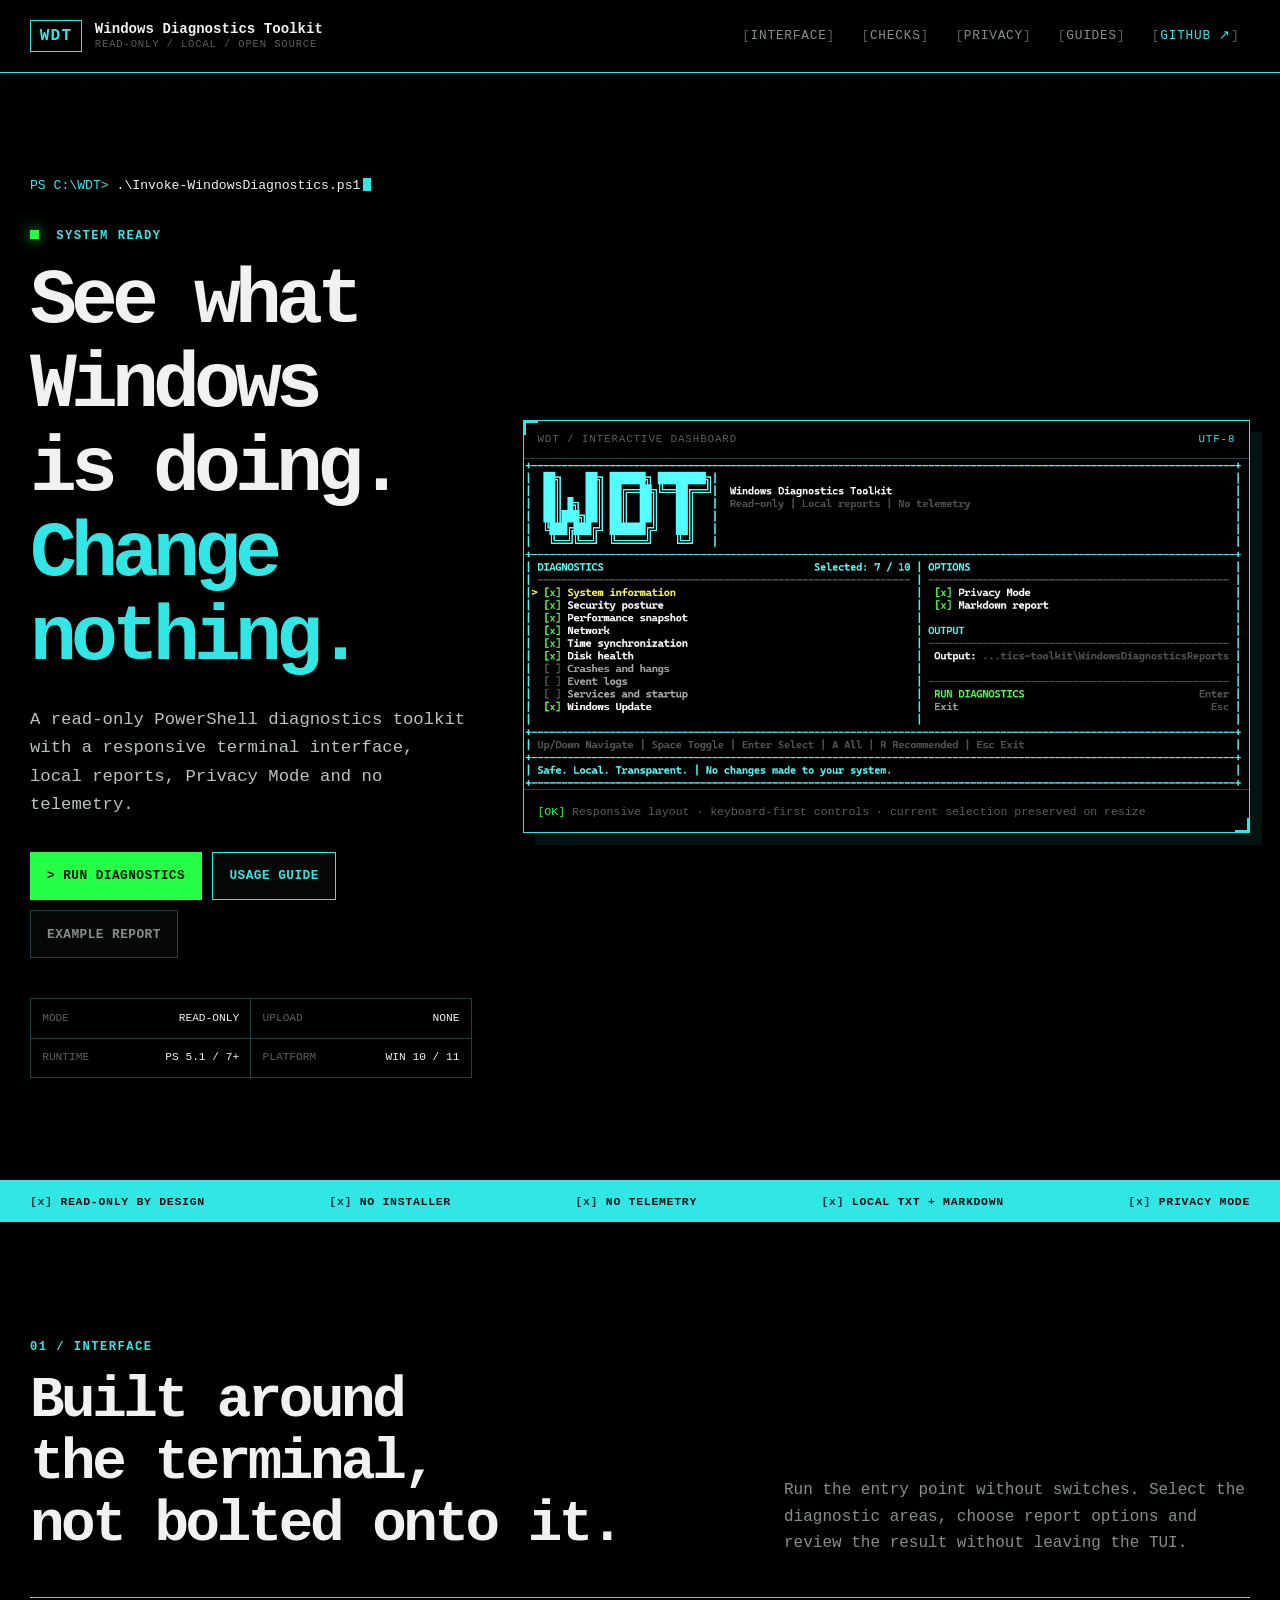
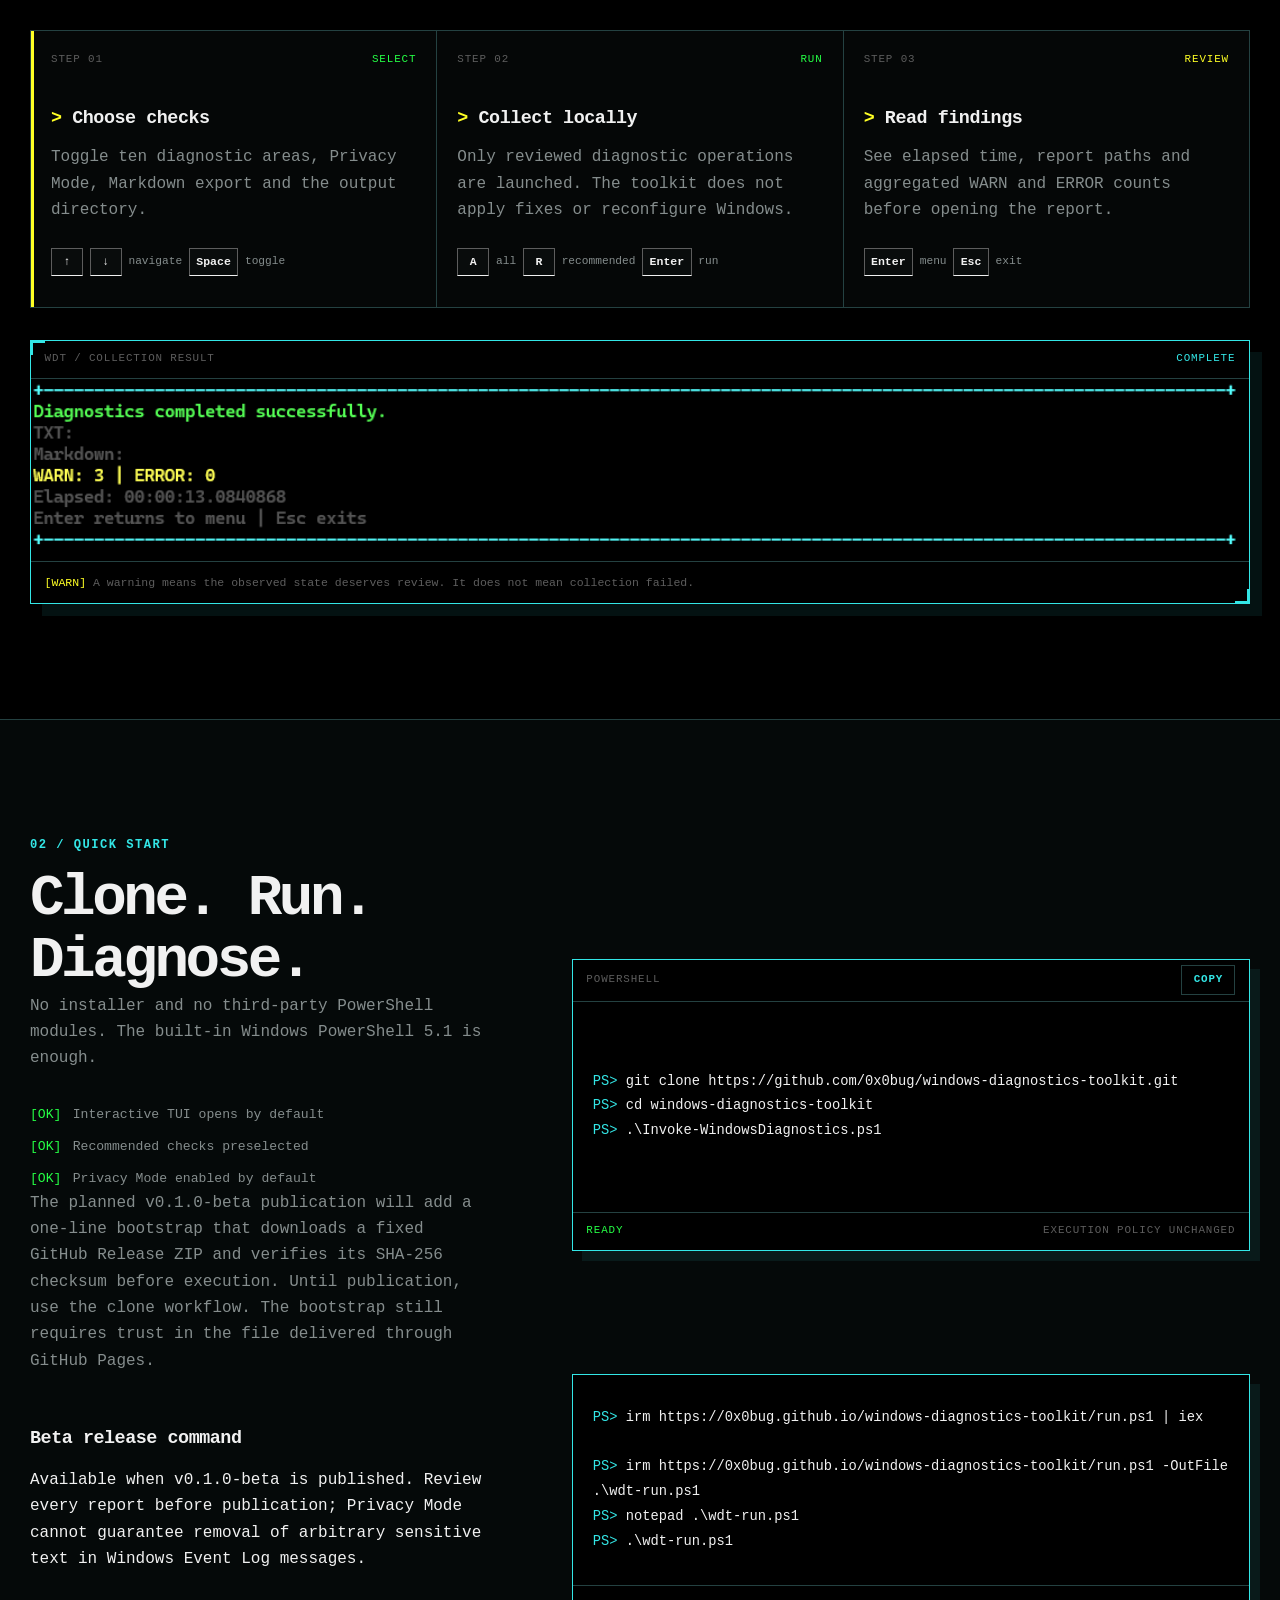
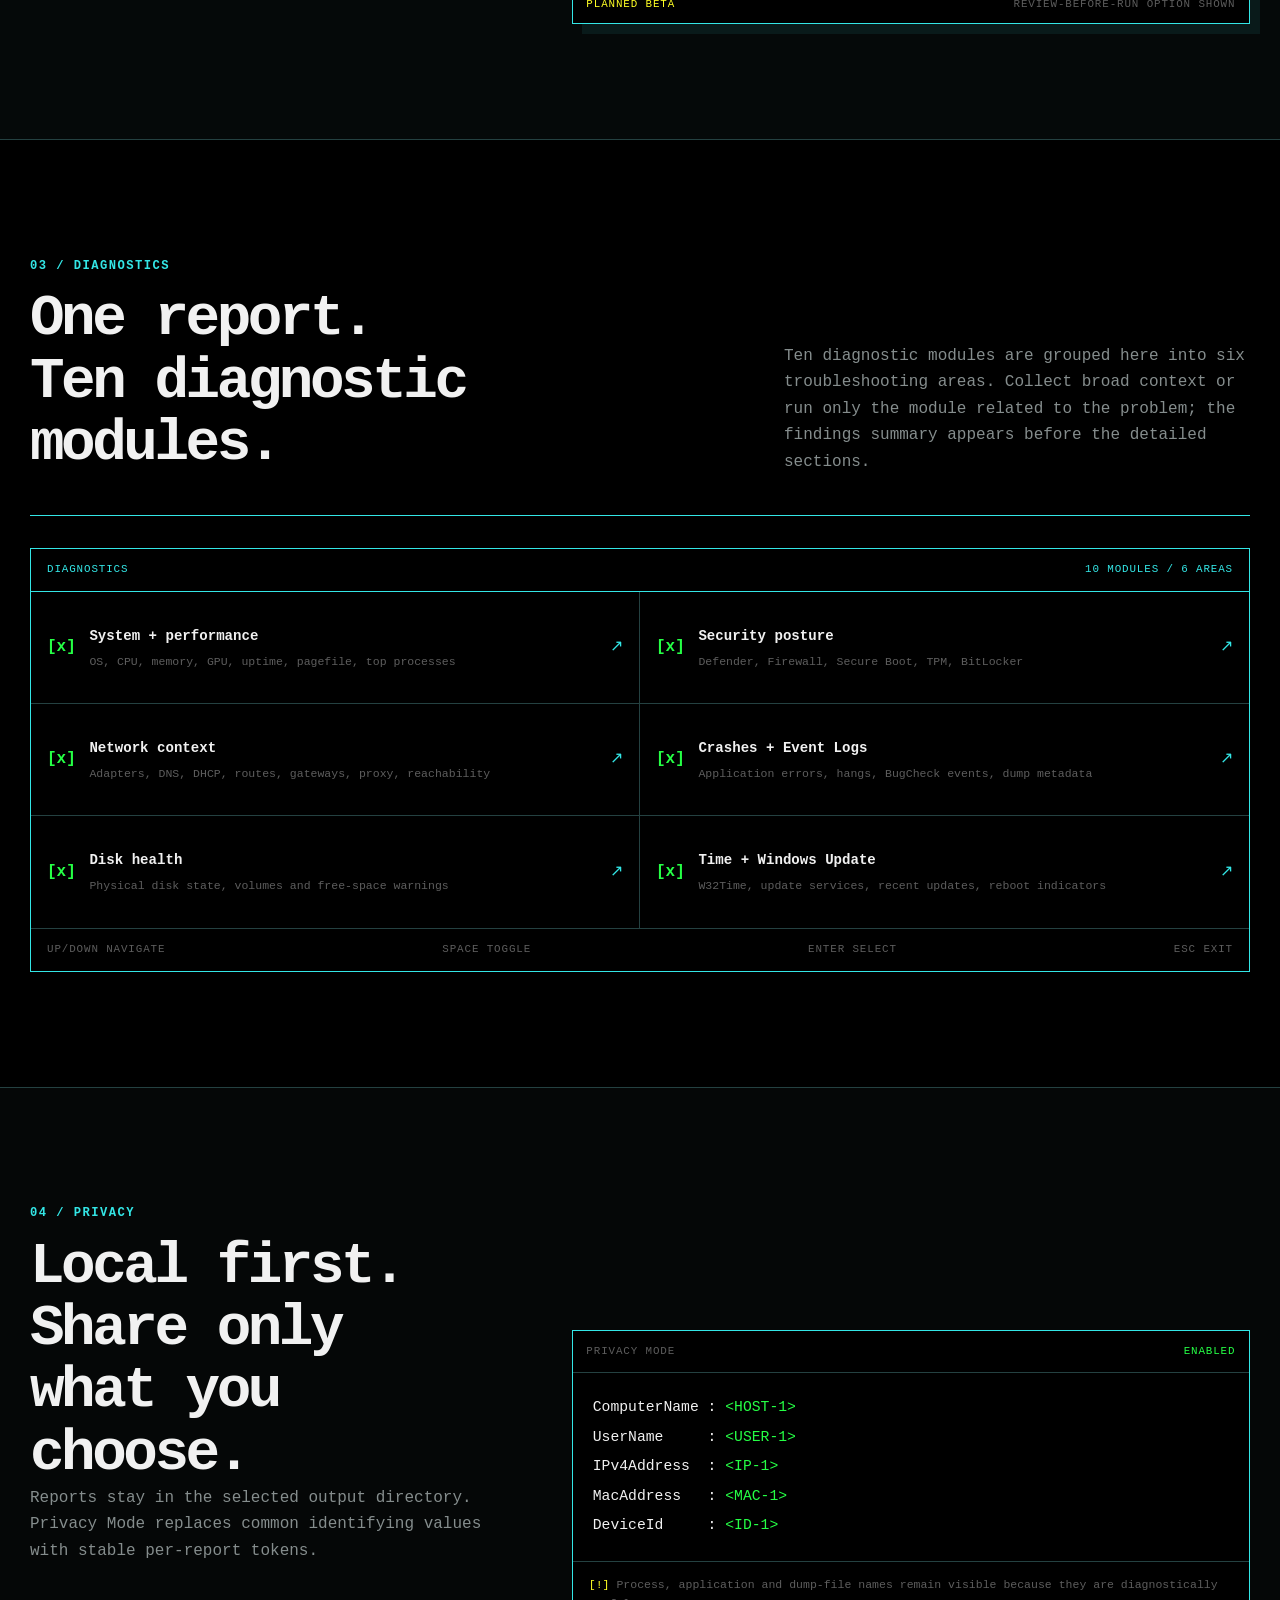
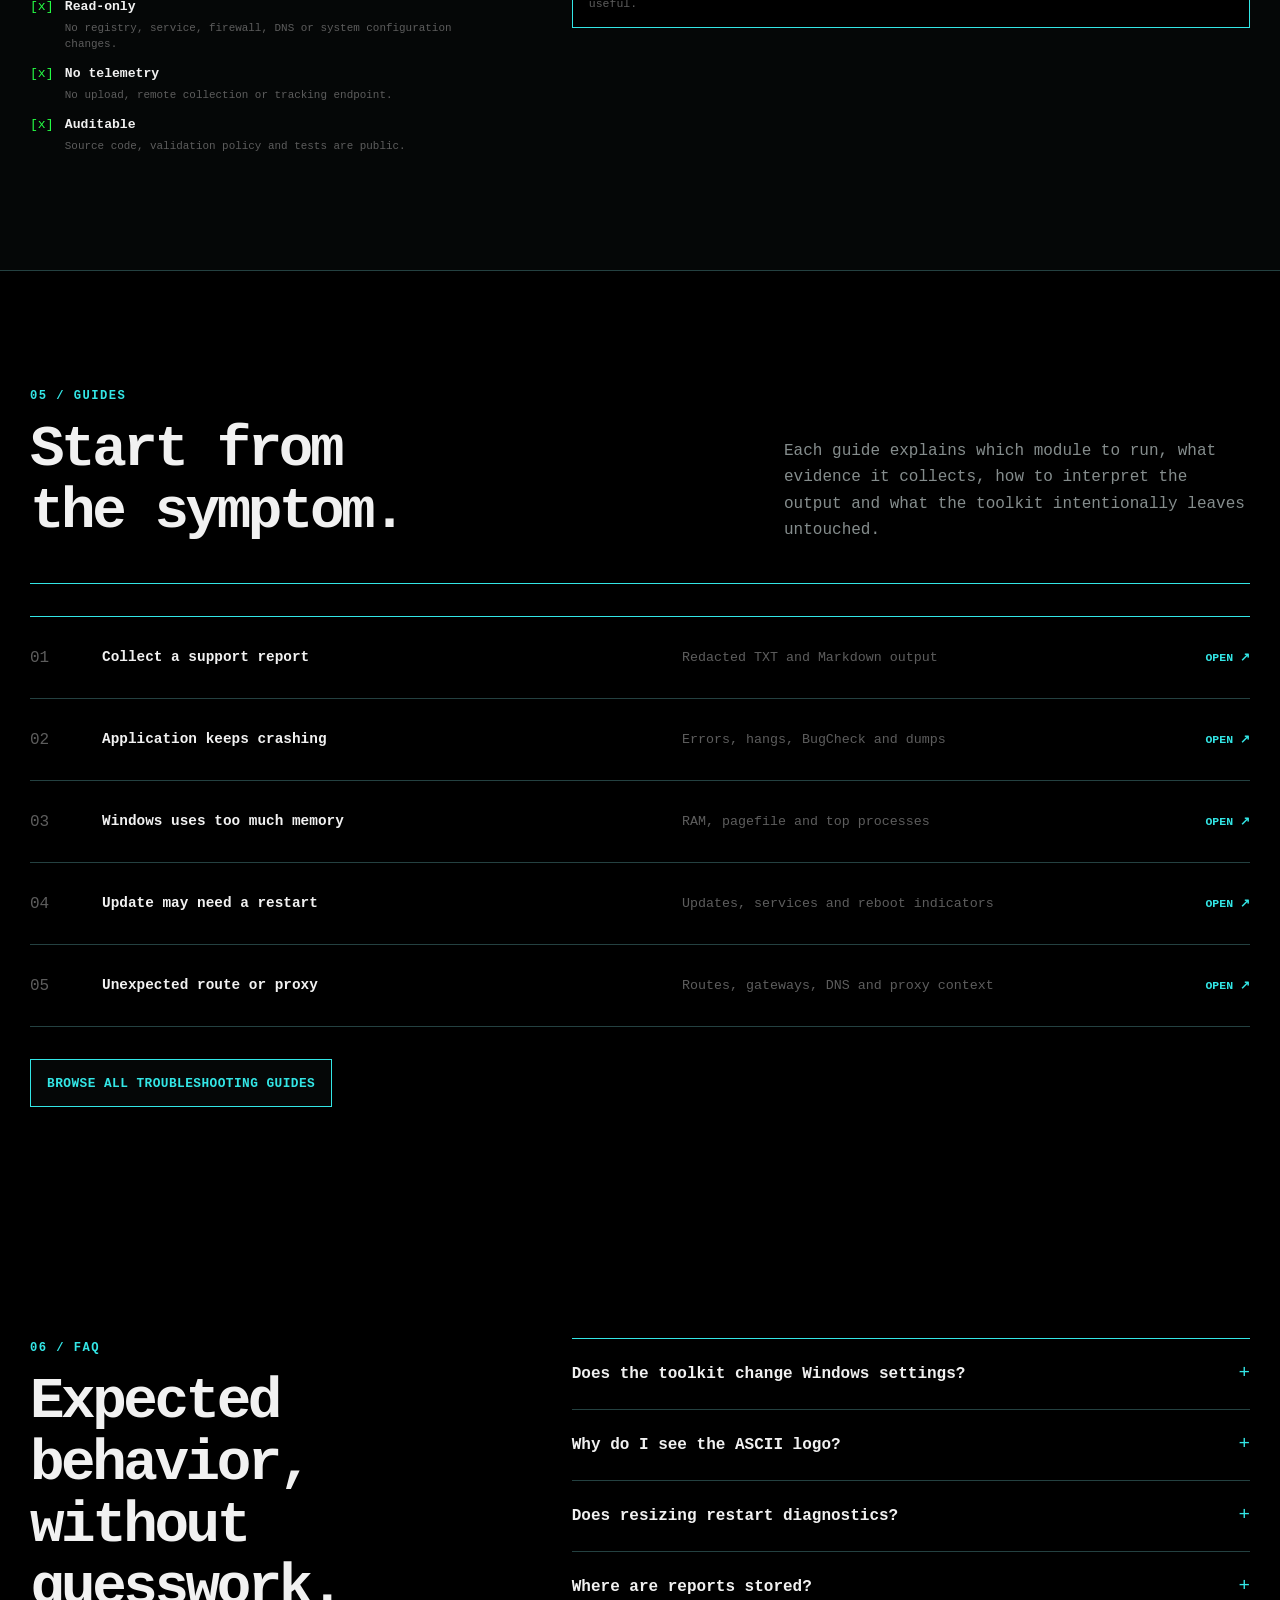
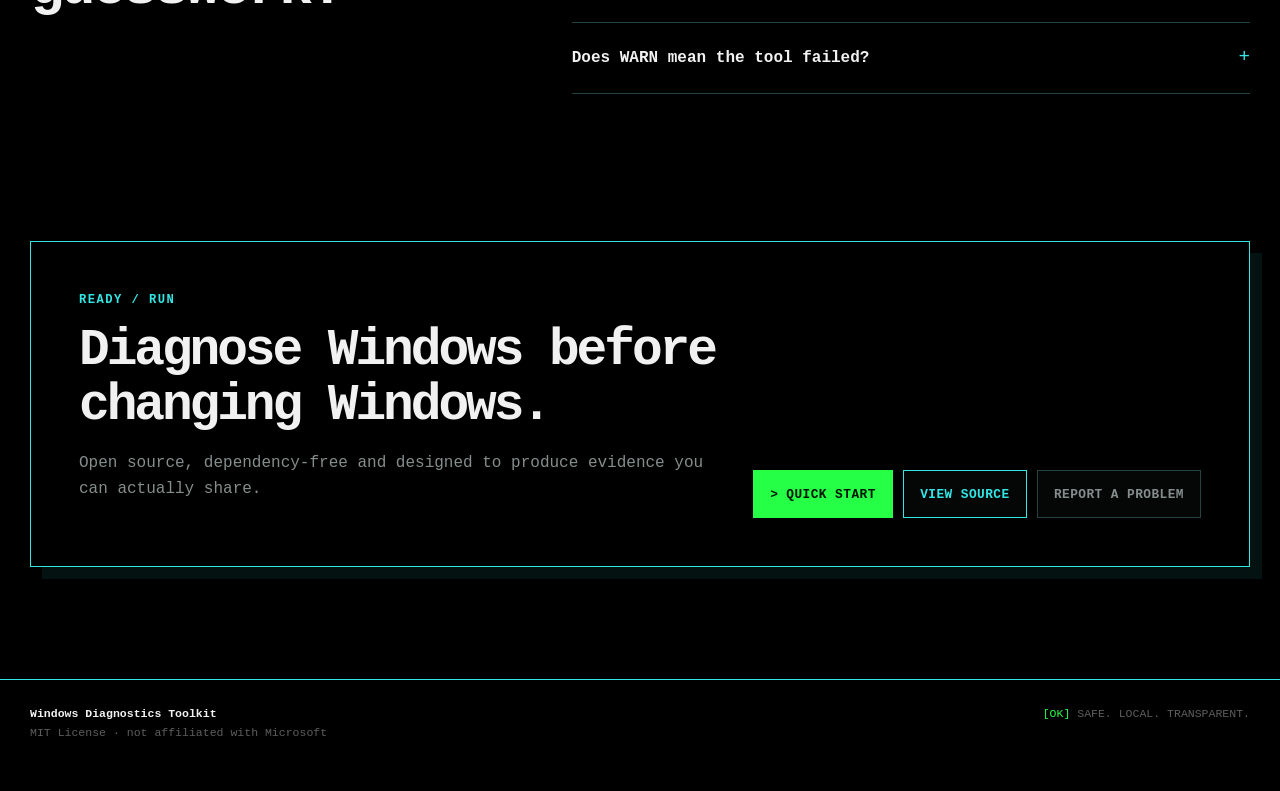
==== commit 88ddb7e8: "chore: prepare v0.1.0-beta release delivery" ====
--- a/site/index.html
+++ b/site/index.html
@@ -247,6 +247,7 @@
           <li><span class="ok">[OK]</span> Recommended checks preselected</li>
           <li><span class="ok">[OK]</span> Privacy Mode enabled by default</li>
         </ul>
+        <p class="section-intro">The planned <code>v0.1.0-beta</code> publication will add a one-line bootstrap that downloads a fixed GitHub Release ZIP and verifies its SHA-256 checksum before execution. Until publication, use the clone workflow. The bootstrap still requires trust in the file delivered through GitHub Pages.</p>
       </div>
       <div class="terminal command-terminal" aria-label="PowerShell quick start command">
         <div class="terminal-bar"><span>PowerShell</span><button class="copy-button" type="button" data-copy-target="quick-command">COPY</button></div>
@@ -254,6 +255,20 @@
 <span class="ps-prompt">PS&gt;</span> cd windows-diagnostics-toolkit
 <span class="ps-prompt">PS&gt;</span> .\Invoke-WindowsDiagnostics.ps1</code></pre>
         <div class="terminal-footer"><span class="ok">READY</span><span>Execution policy unchanged</span></div>
+      </div>
+    </div>
+    <div class="wrap command-layout">
+      <div>
+        <h3>Beta release command</h3>
+        <p>Available when <code>v0.1.0-beta</code> is published. Review every report before publication; Privacy Mode cannot guarantee removal of arbitrary sensitive text in Windows Event Log messages.</p>
+      </div>
+      <div class="terminal command-terminal" aria-label="Planned beta bootstrap commands">
+        <pre><code><span class="ps-prompt">PS&gt;</span> irm https://0x0bug.github.io/windows-diagnostics-toolkit/run.ps1 | iex
+
+<span class="ps-prompt">PS&gt;</span> irm https://0x0bug.github.io/windows-diagnostics-toolkit/run.ps1 -OutFile .\wdt-run.ps1
+<span class="ps-prompt">PS&gt;</span> notepad .\wdt-run.ps1
+<span class="ps-prompt">PS&gt;</span> .\wdt-run.ps1</code></pre>
+        <div class="terminal-footer"><span class="warn">PLANNED BETA</span><span>Review-before-run option shown</span></div>
       </div>
     </div>
   </section>
